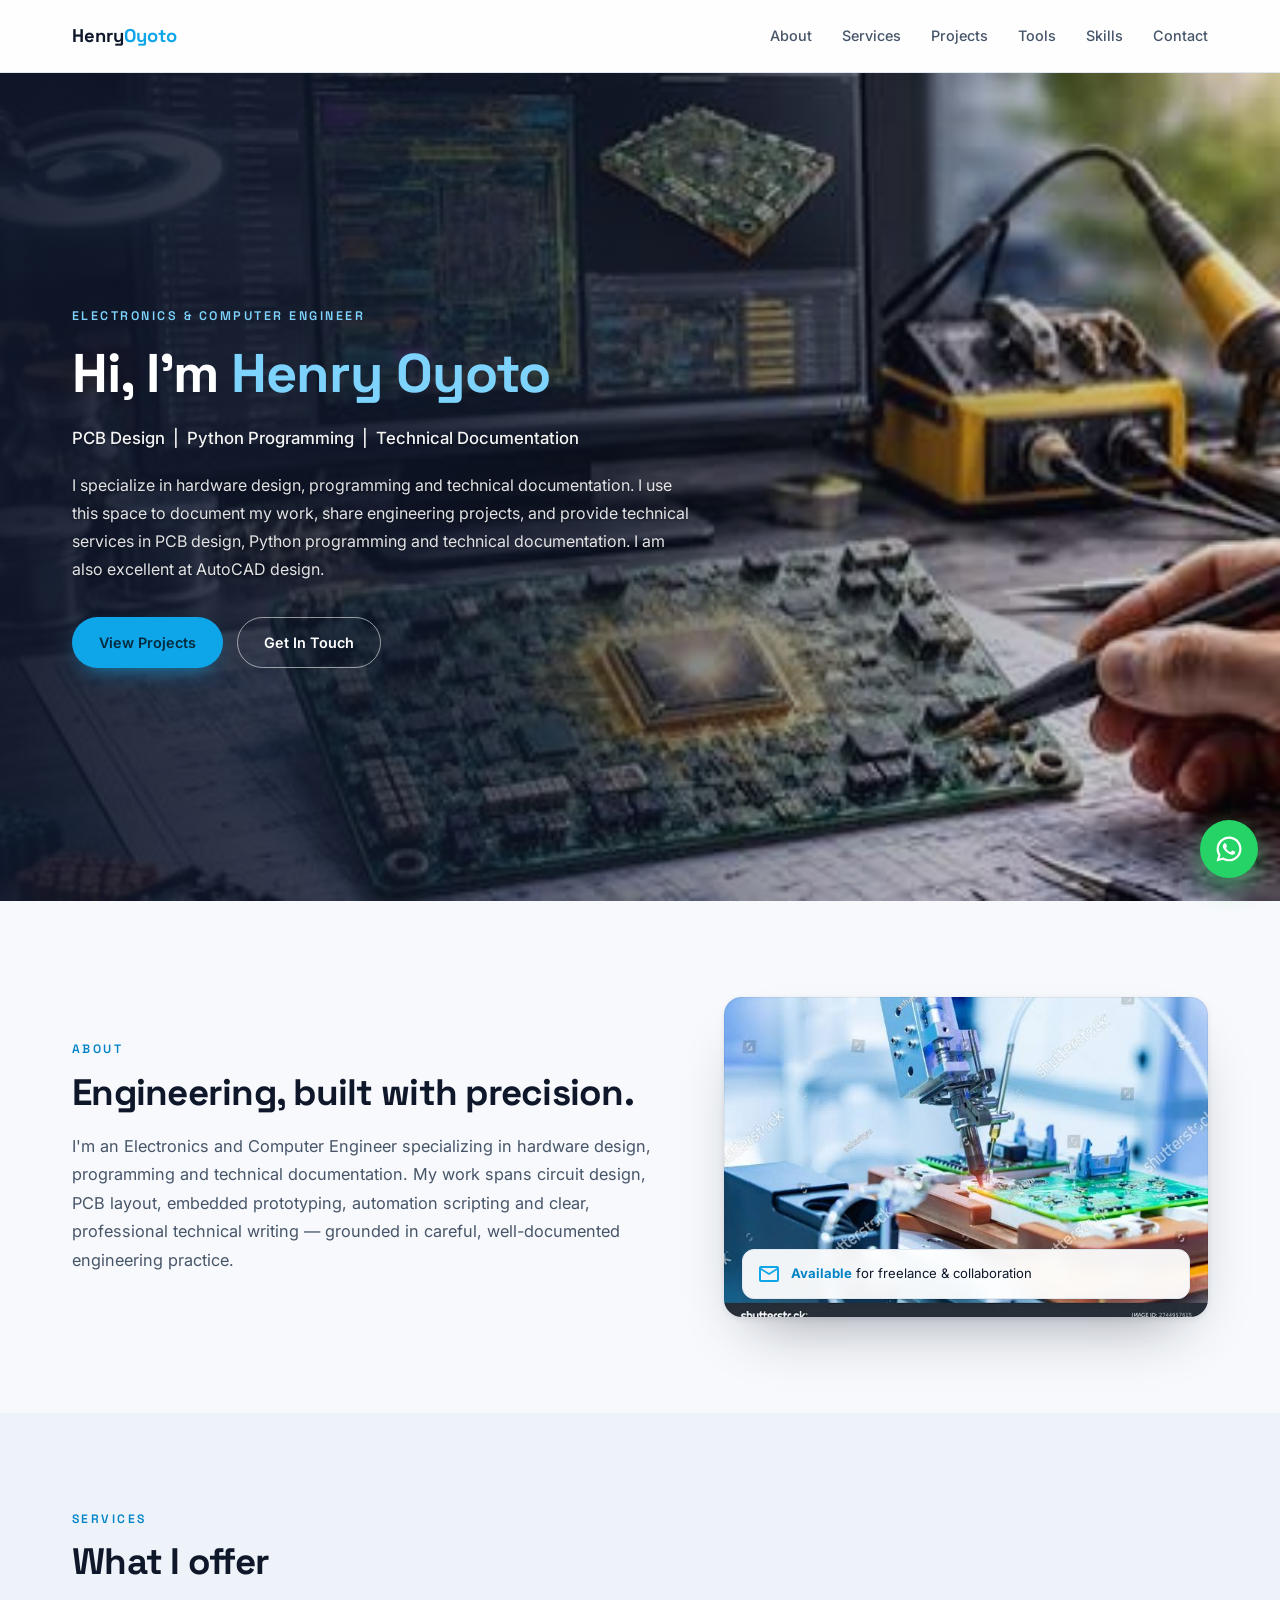
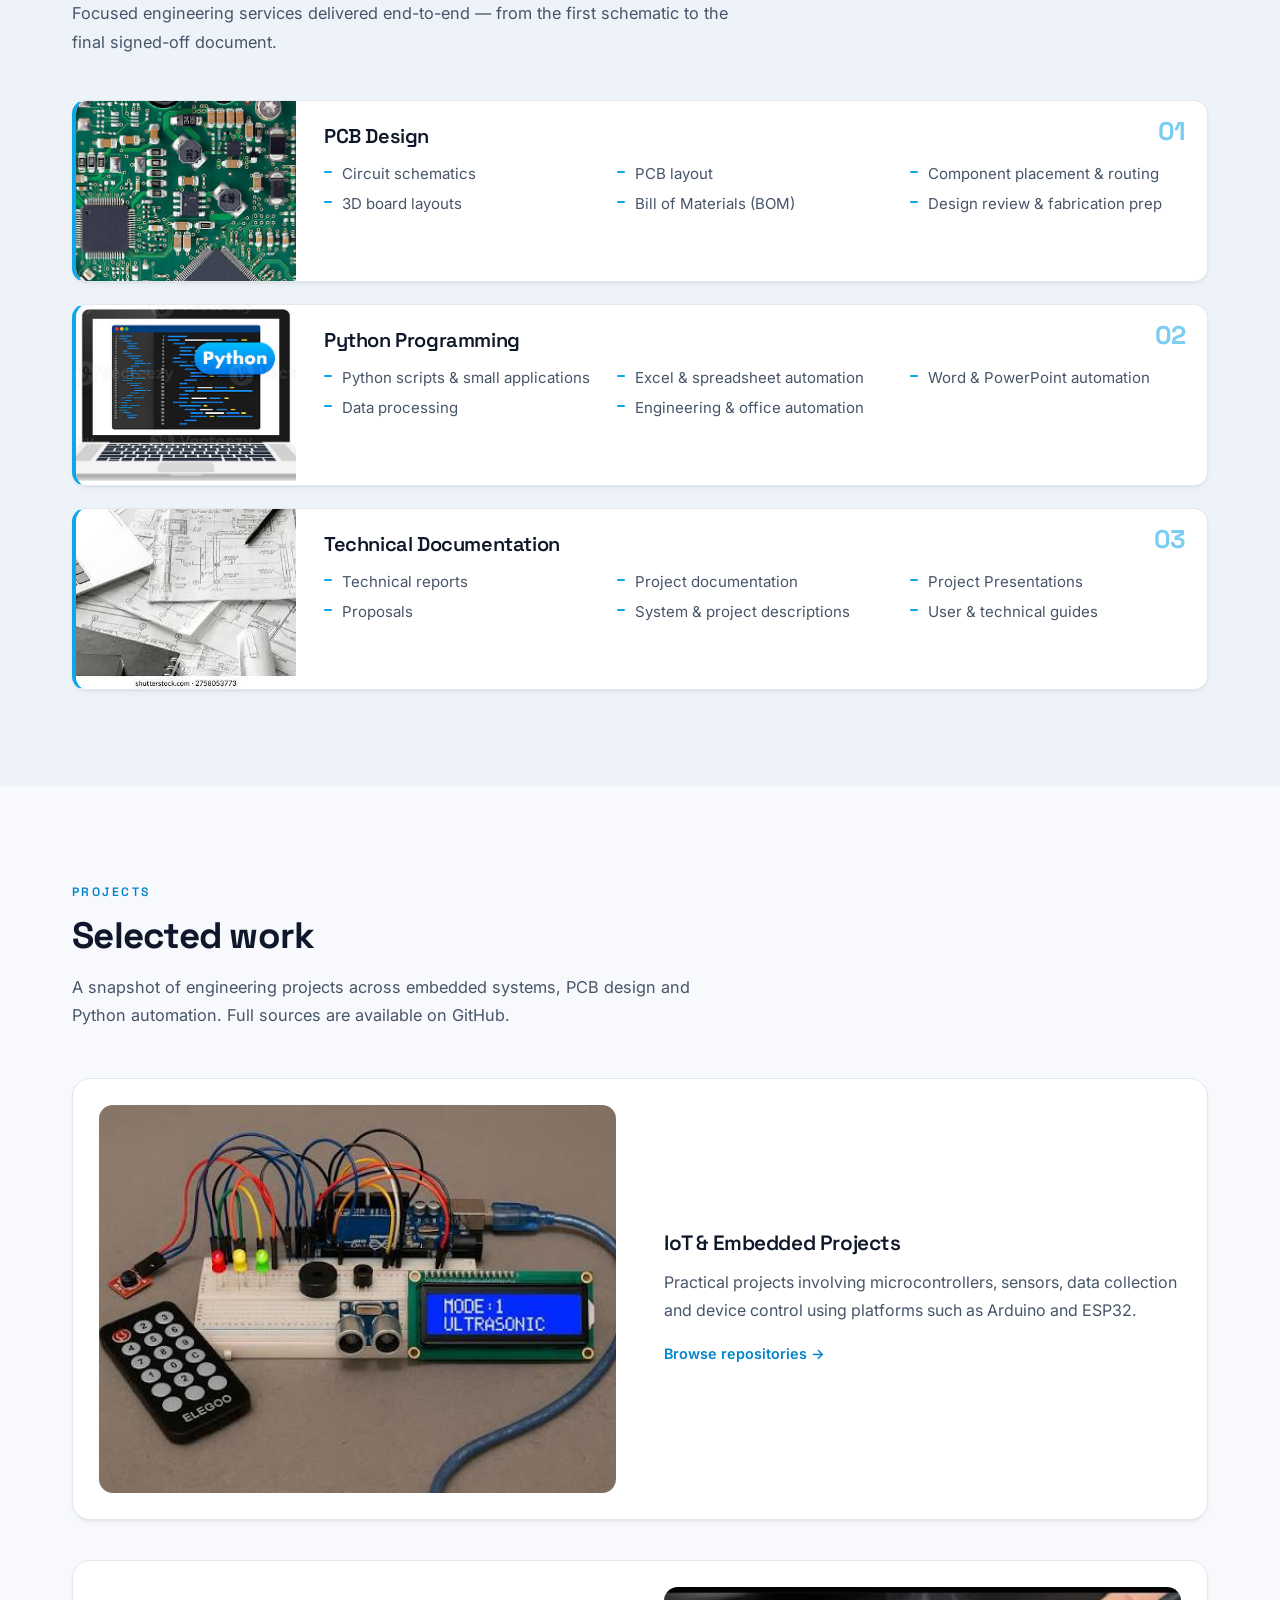
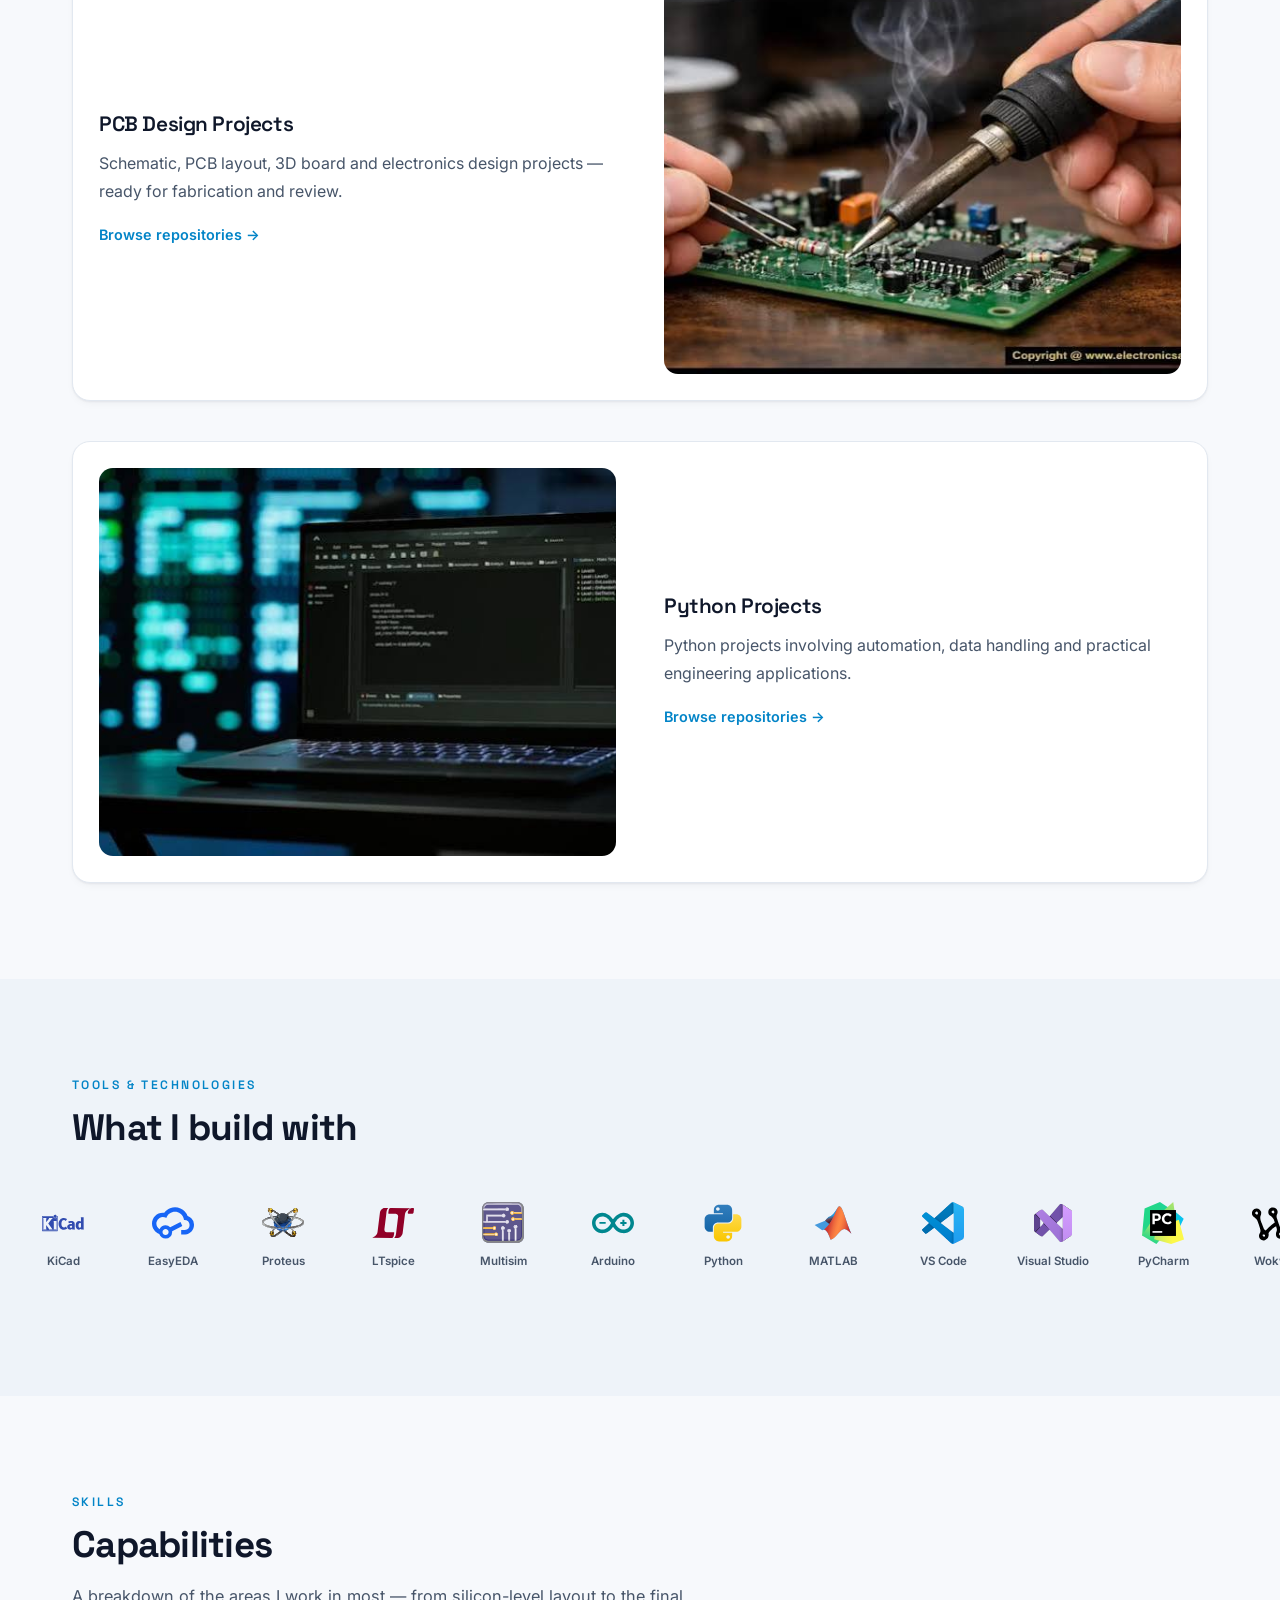
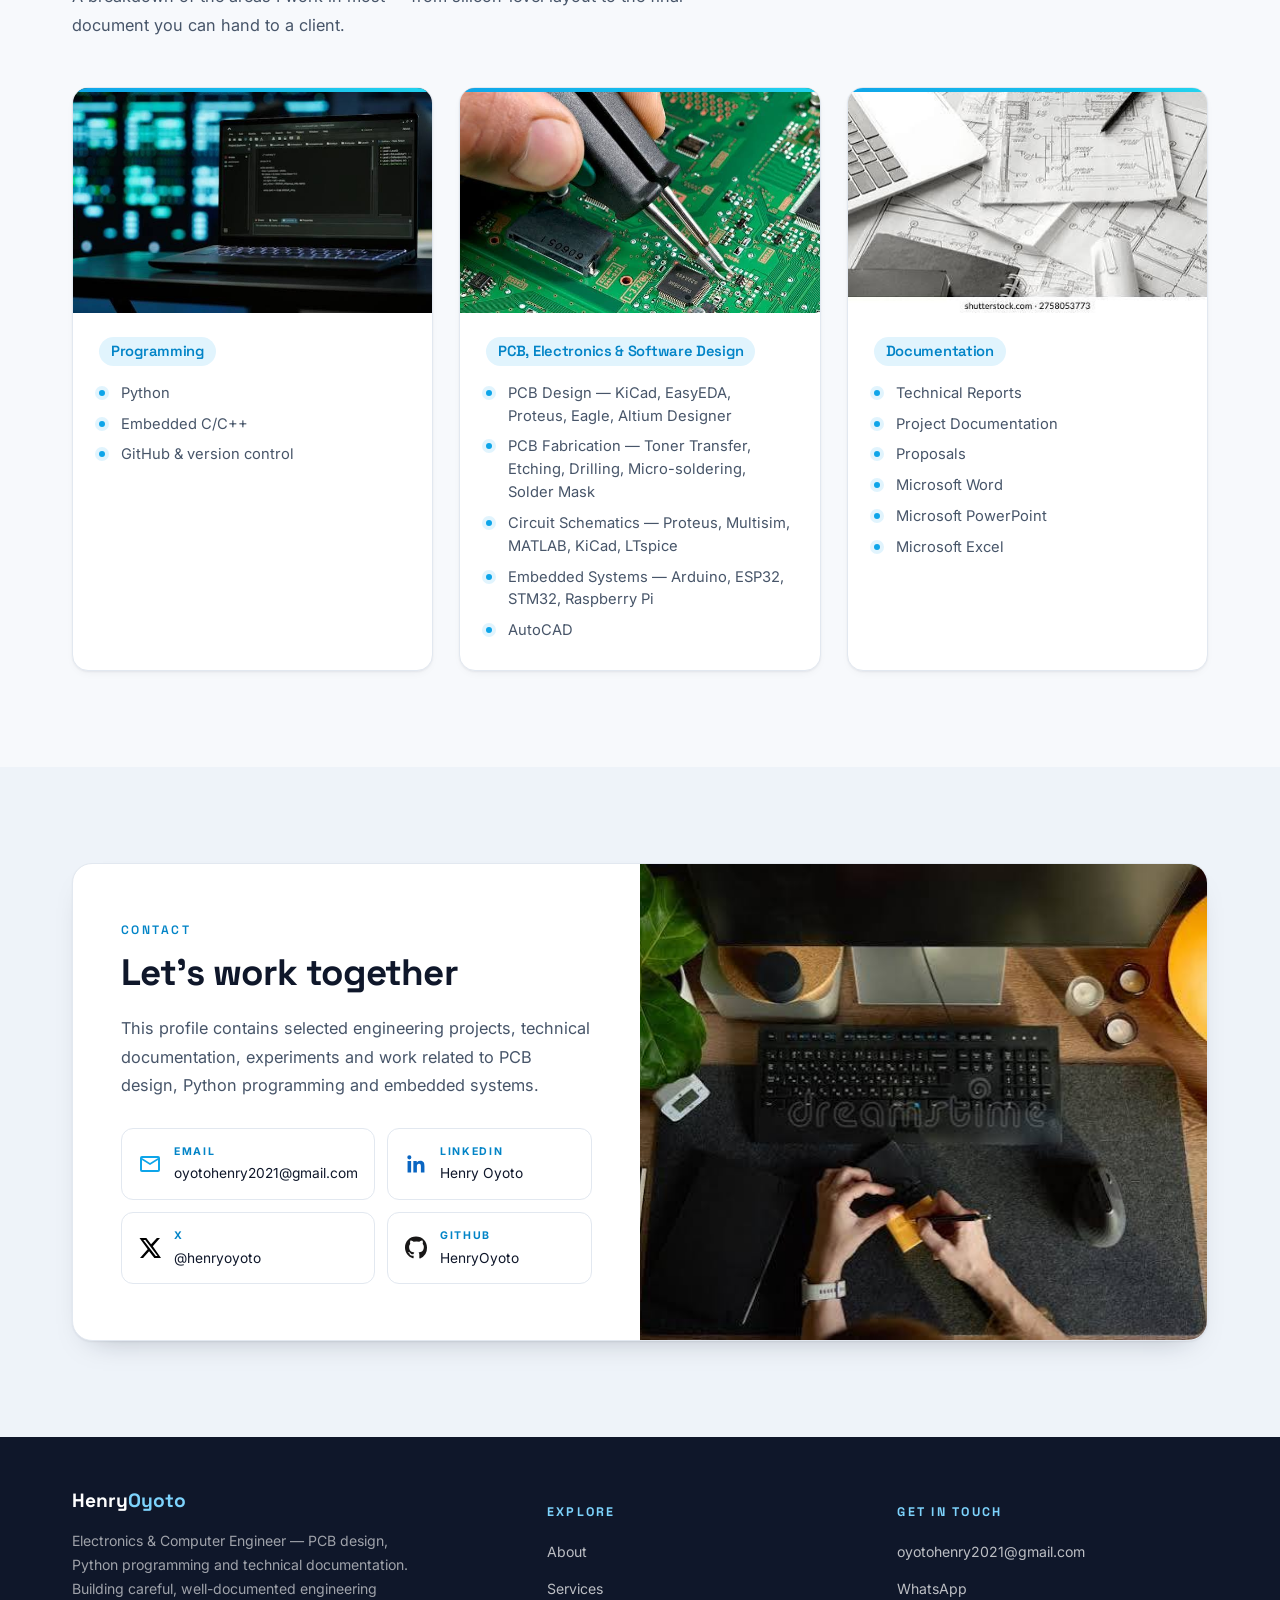
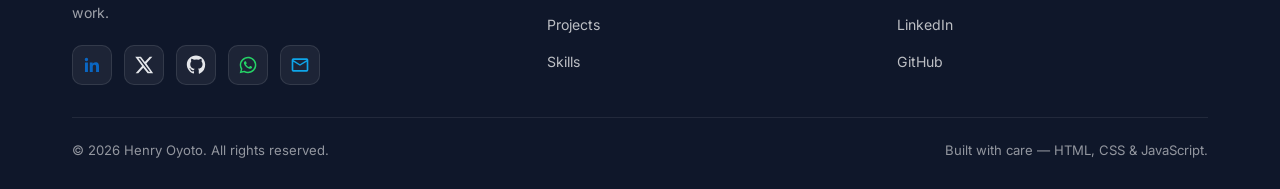
==== index.html @ 18ea77f2 "Left-align hero text block (remove container wrapper, add left-pinned padding)" ====
<!DOCTYPE html>
<html lang="en">
<head>
<meta charset="UTF-8" />
<meta name="viewport" content="width=device-width, initial-scale=1.0" />
<title>Henry Oyoto | PCB Design, Python Programming & Technical Documentation</title>
<meta name="description" content="Henry Oyoto is an Electronics and Computer Engineer specializing in PCB design, Python programming and technical documentation." />
<link rel="preconnect" href="https://fonts.googleapis.com" />
<link rel="preconnect" href="https://fonts.gstatic.com" crossorigin />
<link href="https://fonts.googleapis.com/css2?family=Space+Grotesk:wght@500;700&family=Inter:wght@400;500;600;700&display=swap" rel="stylesheet" />
<link rel="stylesheet" href="css/style.css" />
</head>
<body>

<!-- ============ HEADER ============ -->
<header class="site-header" id="top">
  <div class="container header-inner">
    <a href="#top" class="logo">Henry<span>Oyoto</span></a>
    <nav class="nav" id="nav">
      <a href="#about">About</a>
      <a href="#services">Services</a>
      <a href="#projects">Projects</a>
      <a href="#tools">Tools</a>
      <a href="#skills">Skills</a>
      <a href="#contact">Contact</a>
    </nav>
    <button class="nav-toggle" id="navToggle" aria-label="Toggle menu" aria-expanded="false">
      <span></span><span></span><span></span>
    </button>
  </div>
</header>

<!-- ============ HERO — full-bleed background, text LEFT-aligned ============ -->
<section class="hero">
  <img class="hero-bg" src="assets/images/hero-bg.jpg" alt="" aria-hidden="true" />
  <div class="hero-overlay"></div>

  <div class="hero-inner">
    <p class="eyebrow">Electronics &amp; Computer Engineer</p>
    <h1>Hi, I'm <span>Henry Oyoto</span></h1>
    <p class="hero-tagline">PCB Design &nbsp;|&nbsp; Python Programming &nbsp;|&nbsp; Technical Documentation</p>
    <p class="hero-text">
      I specialize in hardware design, programming and technical documentation. I use this
      space to document my work, share engineering projects, and provide technical services
      in PCB design, Python programming and technical documentation. I am also excellent at
      AutoCAD design.
    </p>
    <div class="hero-actions">
      <a href="#projects" class="btn btn-primary">View Projects</a>
      <a href="#contact" class="btn btn-outline">Get In Touch</a>
    </div>
  </div>
</section>

<!-- ============ ABOUT ============ -->
<section class="section" id="about">
  <div class="container about-grid">
    <div class="about-copy">
      <p class="section-label">About</p>
      <h2>Engineering, built with precision.</h2>
      <p class="section-lead">
        I'm an Electronics and Computer Engineer specializing in hardware design, programming
        and technical documentation. My work spans circuit design, PCB layout, embedded
        prototyping, automation scripting and clear, professional technical writing —
        grounded in careful, well-documented engineering practice.
      </p>
    </div>
    <div class="about-media">
      <img src="assets/images/about.jpg" alt="Henry Oyoto in his workspace" loading="lazy" />
      <div class="about-badge">
        <span class="icon icon-mail" aria-hidden="true"></span>
        <span><strong>Available</strong> for freelance &amp; collaboration</span>
      </div>
    </div>
  </div>
</section>

<!-- ============ SERVICES ============ -->
<section class="section section-alt" id="services">
  <div class="container">
    <p class="section-label">Services</p>
    <h2>What I offer</h2>
    <p class="section-lead">
      Focused engineering services delivered end-to-end — from the first schematic to the
      final signed-off document.
    </p>

    <div class="services-list">
      <article class="service-item">
        <div class="service-media">
          <img src="assets/images/services-pcb.jpg" alt="PCB design" loading="lazy" />
        </div>
        <div class="service-body">
          <div class="service-index">01</div>
          <h3>PCB Design</h3>
          <ul>
            <li>Circuit schematics</li>
            <li>PCB layout</li>
            <li>Component placement &amp; routing</li>
            <li>3D board layouts</li>
            <li>Bill of Materials (BOM)</li>
            <li>Design review &amp; fabrication prep</li>
          </ul>
        </div>
      </article>

      <article class="service-item">
        <div class="service-media">
          <img src="assets/images/services-python.jpg" alt="Python programming" loading="lazy" />
        </div>
        <div class="service-body">
          <div class="service-index">02</div>
          <h3>Python Programming</h3>
          <ul>
            <li>Python scripts &amp; small applications</li>
            <li>Excel &amp; spreadsheet automation</li>
            <li>Word &amp; PowerPoint automation</li>
            <li>Data processing</li>
            <li>Engineering &amp; office automation</li>
          </ul>
        </div>
      </article>

      <article class="service-item">
        <div class="service-media">
          <img src="assets/images/services-docs.jpg" alt="Technical documentation" loading="lazy" />
        </div>
        <div class="service-body">
          <div class="service-index">03</div>
          <h3>Technical Documentation</h3>
          <ul>
            <li>Technical reports</li>
            <li>Project documentation</li>
            <li>Project Presentations</li>
            <li>Proposals</li>
            <li>System &amp; project descriptions</li>
            <li>User &amp; technical guides</li>
          </ul>
        </div>
      </article>
    </div>
  </div>
</section>

<!-- ============ PROJECTS ============ -->
<section class="section" id="projects">
  <div class="container">
    <p class="section-label">Projects</p>
    <h2>Selected work</h2>
    <p class="section-lead">
      A snapshot of engineering projects across embedded systems, PCB design and Python
      automation. Full sources are available on GitHub.
    </p>

    <div class="projects-stack">
      <a class="project-row"
         href="https://github.com/HenryOyoto/Arduino-IoT-and-Embedded-Projects"
         target="_blank" rel="noreferrer">
        <div class="project-media">
          <img src="assets/images/projects-iot.jpg" alt="IoT and embedded projects" loading="lazy" />
        </div>
        <div class="project-text">
          <h3>IoT &amp; Embedded Projects</h3>
          <p>Practical projects involving microcontrollers, sensors, data collection and device control using platforms such as Arduino and ESP32.</p>
          <span class="project-cta">Browse repositories →</span>
        </div>
      </a>

      <a class="project-row reverse"
         href="https://github.com/HenryOyoto/PCB-Design-Projects"
         target="_blank" rel="noreferrer">
        <div class="project-media">
          <img src="assets/images/projects-pcb.jpg" alt="PCB design projects" loading="lazy" />
        </div>
        <div class="project-text">
          <h3>PCB Design Projects</h3>
          <p>Schematic, PCB layout, 3D board and electronics design projects — ready for fabrication and review.</p>
          <span class="project-cta">Browse repositories →</span>
        </div>
      </a>

      <a class="project-row"
         href="https://github.com/HenryOyoto/Python-Projects"
         target="_blank" rel="noreferrer">
        <div class="project-media">
          <img src="assets/images/projects-python.jpg" alt="Python projects" loading="lazy" />
        </div>
        <div class="project-text">
          <h3>Python Projects</h3>
          <p>Python projects involving automation, data handling and practical engineering applications.</p>
          <span class="project-cta">Browse repositories →</span>
        </div>
      </a>
    </div>
  </div>
</section>

<!-- ============ TOOLS ============ -->
<section class="section section-alt" id="tools">
  <div class="container">
    <p class="section-label">Tools &amp; Technologies</p>
    <h2>What I build with</h2>
  </div>
  <div class="tools-track-wrap">
    <div class="tools-track" id="toolsTrack"></div>
  </div>
</section>

<!-- ============ SKILLS ============ -->
<section class="section" id="skills">
  <div class="container">
    <p class="section-label">Skills</p>
    <h2>Capabilities</h2>
    <p class="section-lead">
      A breakdown of the areas I work in most — from silicon-level layout to the final
      document you can hand to a client.
    </p>

    <div class="skills-grid">
      <article class="skill-card">
        <div class="skill-media">
          <img src="assets/images/projects-python.jpg" alt="Programming" loading="lazy" />
        </div>
        <div class="skill-body">
          <h3>Programming</h3>
          <ul>
            <li>Python</li>
            <li>Embedded C/C++</li>
            <li>GitHub &amp; version control</li>
          </ul>
        </div>
      </article>

      <article class="skill-card">
        <div class="skill-media">
          <img src="assets/images/soldering.jpg" alt="PCB, electronics and software design" loading="lazy" />
        </div>
        <div class="skill-body">
          <h3>PCB, Electronics &amp; Software Design</h3>
          <ul>
            <li>PCB Design — KiCad, EasyEDA, Proteus, Eagle, Altium Designer</li>
            <li>PCB Fabrication — Toner Transfer, Etching, Drilling, Micro-soldering, Solder Mask</li>
            <li>Circuit Schematics — Proteus, Multisim, MATLAB, KiCad, LTspice</li>
            <li>Embedded Systems — Arduino, ESP32, STM32, Raspberry Pi</li>
            <li>AutoCAD</li>
          </ul>
        </div>
      </article>

      <article class="skill-card">
        <div class="skill-media">
          <img src="assets/images/services-docs.jpg" alt="Documentation" loading="lazy" />
        </div>
        <div class="skill-body">
          <h3>Documentation</h3>
          <ul>
            <li>Technical Reports</li>
            <li>Project Documentation</li>
            <li>Proposals</li>
            <li>Microsoft Word</li>
            <li>Microsoft PowerPoint</li>
            <li>Microsoft Excel</li>
          </ul>
        </div>
      </article>
    </div>
  </div>
</section>

<!-- ============ CONTACT ============ -->
<section class="section section-alt" id="contact">
  <div class="container">
    <div class="contact-card">
      <div class="contact-copy">
        <p class="section-label">Contact</p>
        <h2>Let's work together</h2>
        <p class="section-lead">
          This profile contains selected engineering projects, technical documentation,
          experiments and work related to PCB design, Python programming and embedded systems.
        </p>

        <div class="contact-links">
          <a href="mailto:oyotohenry2021@gmail.com" class="contact-link">
            <span class="icon icon-mail" aria-hidden="true"></span>
            <span class="contact-text">
              <span class="contact-label">Email</span>
              <span>oyotohenry2021@gmail.com</span>
            </span>
          </a>
          <a href="https://www.linkedin.com/in/henryoyoto" target="_blank" rel="noreferrer" class="contact-link">
            <span class="icon icon-linkedin" aria-hidden="true"></span>
            <span class="contact-text">
              <span class="contact-label">LinkedIn</span>
              <span>Henry Oyoto</span>
            </span>
          </a>
          <a href="https://x.com/henryoyoto" target="_blank" rel="noreferrer" class="contact-link">
            <span class="icon icon-x" aria-hidden="true"></span>
            <span class="contact-text">
              <span class="contact-label">X</span>
              <span>@henryoyoto</span>
            </span>
          </a>
          <a href="https://github.com/HenryOyoto" target="_blank" rel="noreferrer" class="contact-link">
            <span class="icon icon-github" aria-hidden="true"></span>
            <span class="contact-text">
              <span class="contact-label">GitHub</span>
              <span>HenryOyoto</span>
            </span>
          </a>
        </div>
      </div>
      <div class="contact-media">
        <img src="assets/images/contact.jpg" alt="Let's work together" loading="lazy" />
      </div>
    </div>
  </div>
</section>

<!-- ============ FOOTER ============ -->
<footer class="site-footer">
  <div class="container">
    <div class="footer-top">
      <div class="footer-brand">
        <div class="logo">Henry<span style="color:#7dd3fc">Oyoto</span></div>
        <p>
          Electronics &amp; Computer Engineer — PCB design, Python programming
          and technical documentation. Building careful, well-documented
          engineering work.
        </p>
        <div class="footer-social">
          <a href="https://www.linkedin.com/in/henryoyoto" target="_blank" rel="noreferrer" aria-label="LinkedIn">
            <span class="icon icon-linkedin" aria-hidden="true"></span>
          </a>
          <a href="https://x.com/henryoyoto" target="_blank" rel="noreferrer" aria-label="X">
            <span class="icon icon-x" aria-hidden="true"></span>
          </a>
          <a href="https://github.com/HenryOyoto" target="_blank" rel="noreferrer" aria-label="GitHub">
            <span class="icon icon-github" aria-hidden="true"></span>
          </a>
          <a href="https://wa.me/254114364956" target="_blank" rel="noreferrer" aria-label="WhatsApp">
            <span class="icon icon-whatsapp" aria-hidden="true"></span>
          </a>
          <a href="mailto:oyotohenry2021@gmail.com" aria-label="Email">
            <span class="icon icon-mail" aria-hidden="true"></span>
          </a>
        </div>
      </div>

      <div class="footer-col">
        <h4>Explore</h4>
        <ul>
          <li><a href="#about">About</a></li>
          <li><a href="#services">Services</a></li>
          <li><a href="#projects">Projects</a></li>
          <li><a href="#skills">Skills</a></li>
        </ul>
      </div>

      <div class="footer-col">
        <h4>Get in touch</h4>
        <ul>
          <li><a href="mailto:oyotohenry2021@gmail.com">oyotohenry2021@gmail.com</a></li>
          <li><a href="https://wa.me/254114364956" target="_blank" rel="noreferrer">WhatsApp</a></li>
          <li><a href="https://www.linkedin.com/in/henryoyoto" target="_blank" rel="noreferrer">LinkedIn</a></li>
          <li><a href="https://github.com/HenryOyoto" target="_blank" rel="noreferrer">GitHub</a></li>
        </ul>
      </div>
    </div>

    <div class="footer-bottom">
      <span>© <span id="year"></span> Henry Oyoto. All rights reserved.</span>
      <span>Built with care — HTML, CSS &amp; JavaScript.</span>
    </div>
  </div>
</footer>

<!-- ============ FLOATING WHATSAPP ============ -->
<a
  href="https://wa.me/254114364956?text=Hi%20Henry%2C%20I%20saw%20your%20portfolio%20and%20would%20like%20to%20get%20in%20touch."
  target="_blank"
  rel="noreferrer"
  class="whatsapp-fab"
  aria-label="Chat on WhatsApp"
>
  <span class="icon icon-whatsapp icon-fab" aria-hidden="true"></span>
</a>

<script src="js/script.js"></script>
</body>
</html>
---- css/style.css ----
/* =========================================================
   Henry Oyoto — Portfolio
   Light theme only.
   ========================================================= */

:root {
  --bg:          #f7f9fc;
  --bg-alt:      #eef3f9;
  --card:        #ffffff;

  --ink:         #0f172a;
  --ink-soft:    #475569;
  --ink-mute:    #64748b;

  --border:      #e2e8f0;
  --border-2:    #cbd5e1;
  --accent:      #0ea5e9;
  --accent-2:    #0284c7;
  --accent-soft: rgba(14, 165, 233, 0.12);

  --radius:      14px;
  --radius-sm:   10px;
  --shadow-sm:   0 1px 2px rgba(15,23,42,0.05), 0 4px 12px -6px rgba(15,23,42,0.10);
  --shadow:      0 1px 2px rgba(15,23,42,0.06), 0 14px 30px -20px rgba(15,23,42,0.35);
  --shadow-lg:   0 2px 6px rgba(15,23,42,0.08), 0 30px 60px -30px rgba(15,23,42,0.45);
}

* { box-sizing: border-box; }

html {
  scroll-behavior: smooth;
  scroll-padding-top: 84px;
  -webkit-text-size-adjust: 100%;
}

body {
  margin: 0;
  font-family: "Inter", ui-sans-serif, system-ui, -apple-system, "Segoe UI", Roboto, sans-serif;
  font-size: 16px;
  line-height: 1.65;
  color: var(--ink);
  background: var(--bg);
  -webkit-font-smoothing: antialiased;
  text-rendering: optimizeLegibility;
}

h1, h2, h3 {
  font-family: "Space Grotesk", ui-sans-serif, system-ui, sans-serif;
  letter-spacing: -0.02em;
  margin: 0;
  line-height: 1.15;
  color: var(--ink);
}
h1 { font-size: clamp(2.2rem, 4.6vw, 3.4rem); font-weight: 700; }
h2 { font-size: clamp(1.7rem, 3vw, 2.3rem); font-weight: 700; }
h3 { font-size: 1.15rem; font-weight: 600; }

p { margin: 0; }
a { color: inherit; text-decoration: none; }
img { max-width: 100%; display: block; }
ul { margin: 0; padding: 0; list-style: none; }
::selection { background: var(--accent); color: #fff; }

.container { max-width: 1180px; margin: 0 auto; padding: 0 22px; }

/* =========================================================
   HEADER
   ========================================================= */
.site-header {
  position: sticky; top: 0; z-index: 60;
  background: rgba(255,255,255,0.85);
  backdrop-filter: saturate(180%) blur(10px);
  -webkit-backdrop-filter: saturate(180%) blur(10px);
  border-bottom: 1px solid var(--border);
}
.header-inner {
  height: 72px;
  display: flex; align-items: center; justify-content: space-between;
  gap: 24px;
}
.logo {
  font-family: "Space Grotesk", sans-serif;
  font-weight: 700; font-size: 1.15rem;
}
.logo span { color: var(--accent); }
.nav { display: flex; gap: 30px; align-items: center; }
.nav a {
  font-size: 0.9rem; font-weight: 500; color: var(--ink-soft);
  position: relative; transition: color 0.2s;
}
.nav a::after {
  content: ""; position: absolute; left: 0; right: 0; bottom: -6px;
  height: 2px; background: var(--accent); border-radius: 2px;
  transform: scaleX(0); transform-origin: left; transition: transform 0.25s;
}
.nav a:hover { color: var(--ink); }
.nav a:hover::after { transform: scaleX(1); }

.nav-toggle {
  display: none; flex-direction: column; justify-content: center;
  gap: 5px; width: 38px; height: 38px;
  background: none; border: none; cursor: pointer; padding: 0;
}
.nav-toggle span {
  display: block; height: 2px; width: 22px;
  background: var(--ink); border-radius: 2px;
}

/* =========================================================
   HERO — full-width background, text only (no portrait).
   Left side darkened (text legibility), right side lightened
   so the background photo stays crisp & clear.
   ========================================================= */
.hero {
  position: relative;
  min-height: 92vh;
  display: flex;
  align-items: center;
  overflow: hidden;
  isolation: isolate;
}

/* The background image is now an <img> element so it always
   resolves correctly on GitHub Pages (no inline style quotes
   to break, no relative-path surprises). */
.hero-bg {
  position: absolute;
  inset: 0;
  width: 100%;
  height: 100%;
  object-fit: cover;
  object-position: center;
  z-index: 0;
}

/* Two-layer overlay:
   - Left: strong dark gradient (text side)
   - Right: mostly transparent (image side, crisp) */
.hero-overlay {
  position: absolute;
  inset: 0;
  z-index: 1;
  background:
    linear-gradient(
      90deg,
      rgba(15, 23, 42, 0.92) 0%,
      rgba(15, 23, 42, 0.78) 32%,
      rgba(15, 23, 42, 0.42) 62%,
      rgba(15, 23, 42, 0.10) 100%
    );
}

.hero-inner {
  position: relative;
  z-index: 2;
  width: 100%;
  max-width: 780px;
  padding: 110px 22px 110px max(22px, calc((100vw - 1180px) / 2 + 22px));
  margin-right: auto;   /* pin to the left, never center */
  margin-left: 0;
  color: #fff;
  text-align: left;
}
.eyebrow {
  font-family: "Space Grotesk", sans-serif;
  font-size: 0.78rem; font-weight: 600;
  letter-spacing: 0.2em; text-transform: uppercase;
  color: #7dd3fc; margin-bottom: 16px;
}
.hero h1 { color: #fff; }
.hero h1 span { color: #7dd3fc; }
.hero-tagline {
  margin-top: 20px; font-size: 1.05rem; font-weight: 500;
  color: rgba(255,255,255,0.95);
  text-shadow: 0 1px 2px rgba(0,0,0,0.35);
}
.hero-text {
  margin-top: 18px; color: rgba(255,255,255,0.88);
  line-height: 1.75; max-width: 620px;
  text-shadow: 0 1px 2px rgba(0,0,0,0.35);
}
.hero-actions {
  margin-top: 34px; display: flex; gap: 14px; flex-wrap: wrap;
}

/* =========================================================
   BUTTONS
   ========================================================= */
.btn {
  display: inline-flex; align-items: center; gap: 8px;
  padding: 13px 26px; border-radius: 999px;
  font-weight: 600; font-size: 0.9rem;
  transition: transform 0.2s, background 0.2s, box-shadow 0.2s, border-color 0.2s, color 0.2s;
  border: 1px solid transparent; cursor: pointer; white-space: nowrap;
}
.btn-primary {
  background: var(--accent); color: #042a3d;
  box-shadow: 0 10px 24px -12px rgba(14,165,233,0.9);
}
.btn-primary:hover {
  background: #38bdf8; transform: translateY(-2px);
  box-shadow: 0 14px 30px -14px rgba(14,165,233,1);
}
.btn-outline { border-color: rgba(255,255,255,0.55); color: #fff; }
.btn-outline:hover {
  border-color: #fff; background: rgba(255,255,255,0.15); transform: translateY(-2px);
}

/* =========================================================
   SECTIONS
   ========================================================= */
.section { padding: 96px 0; position: relative; }
.section-alt { background: var(--bg-alt); }

.section-label {
  font-family: "Space Grotesk", sans-serif;
  font-size: 0.76rem; font-weight: 600;
  letter-spacing: 0.2em; text-transform: uppercase;
  color: var(--accent-2); margin-bottom: 12px;
}
.section-lead {
  margin-top: 16px; max-width: 660px;
  color: var(--ink-soft); line-height: 1.75; font-size: 1.02rem;
}

/* =========================================================
   ABOUT — text LEFT, landscape image RIGHT (equal height)
   ========================================================= */
.about-grid {
  display: grid;
  grid-template-columns: 1.1fr 0.9fr;
  gap: 60px;
  align-items: stretch;
}
.about-copy { align-self: center; }
.about-copy h2 { margin-bottom: 18px; }

.about-media {
  position: relative;
  border-radius: 18px;
  overflow: hidden;
  aspect-ratio: 16 / 10;
  width: 100%;
  height: 100%;
  min-height: 320px;
  box-shadow: var(--shadow-lg);
  background: #e2e8f0;
}
.about-media img {
  width: 100%; height: 100%; object-fit: cover;
  transition: transform 0.7s ease;
}
.about-media:hover img { transform: scale(1.05); }
.about-media::before {
  content: "";
  position: absolute; inset: 0;
  border-radius: 18px;
  box-shadow: inset 0 0 0 1px rgba(15,23,42,0.06);
  pointer-events: none;
}
.about-badge {
  position: absolute; left: 18px; bottom: 18px; right: 18px;
  background: rgba(255,255,255,0.94);
  backdrop-filter: blur(8px);
  border: 1px solid var(--border);
  border-radius: 12px;
  padding: 12px 14px;
  font-size: 0.82rem; color: var(--ink);
  display: flex; align-items: center; gap: 10px;
  box-shadow: var(--shadow-sm);
}
.about-badge strong { color: var(--accent-2); }

/* =========================================================
   SERVICES — image LEFT, content RIGHT
   ========================================================= */
.services-list {
  margin-top: 44px;
  display: grid;
  grid-template-columns: 1fr;
  gap: 22px;
}
.service-item {
  display: grid;
  grid-template-columns: 220px 1fr;
  gap: 0;
  background: var(--card);
  border: 1px solid var(--border);
  border-left: 4px solid var(--accent);
  border-radius: var(--radius);
  overflow: hidden;
  box-shadow: var(--shadow-sm);
  transition: transform 0.25s, box-shadow 0.25s, border-left-color 0.25s;
}
.service-item:hover {
  transform: translateY(-3px);
  box-shadow: var(--shadow);
  border-left-color: var(--accent-2);
}
.service-media {
  position: relative;
  background: #e2e8f0;
  min-height: 180px;
}
.service-media img {
  position: absolute; inset: 0;
  width: 100%; height: 100%;
  object-fit: cover;
}
.service-body {
  padding: 24px 28px;
  position: relative;
}
.service-index {
  position: absolute;
  top: 18px; right: 22px;
  font-family: "Space Grotesk", sans-serif;
  font-size: 1.6rem;
  font-weight: 700;
  color: var(--accent);
  letter-spacing: -0.04em;
  opacity: 0.55;
  line-height: 1;
}
.service-body h3 {
  font-size: 1.25rem;
  margin-bottom: 14px;
  padding-right: 60px;
}
.service-body ul {
  display: grid;
  grid-template-columns: repeat(auto-fit, minmax(220px, 1fr));
  gap: 6px 24px;
}
.service-body li {
  position: relative;
  padding-left: 18px;
  color: var(--ink-soft);
  font-size: 0.94rem;
  line-height: 1.55;
}
.service-body li::before {
  content: "";
  position: absolute; left: 0; top: 9px;
  width: 8px; height: 2px; border-radius: 2px;
  background: var(--accent);
}

/* =========================================================
   PROJECTS — alternating rows
   ========================================================= */
.projects-stack {
  margin-top: 48px;
  display: flex;
  flex-direction: column;
  gap: 40px;
}
.project-row {
  display: grid;
  grid-template-columns: 1fr 1fr;
  gap: 48px;
  align-items: center;
  background: var(--card);
  border: 1px solid var(--border);
  border-radius: 18px;
  padding: 26px;
  box-shadow: var(--shadow-sm);
  transition: transform 0.25s, box-shadow 0.25s;
}
.project-row:hover {
  transform: translateY(-4px);
  box-shadow: var(--shadow-lg);
}
.project-row.reverse .project-media { order: 2; }
.project-row.reverse .project-text  { order: 1; }

.project-media {
  border-radius: 14px;
  overflow: hidden;
  aspect-ratio: 4 / 3;
  background: #e2e8f0;
}
.project-media img {
  width: 100%; height: 100%; object-fit: cover;
  transition: transform 0.6s ease;
}
.project-row:hover .project-media img { transform: scale(1.06); }
.project-text h3 { font-size: 1.3rem; margin-bottom: 12px; }
.project-text p { color: var(--ink-soft); line-height: 1.75; }
.project-cta {
  display: inline-flex; align-items: center; gap: 6px;
  margin-top: 18px;
  font-weight: 600; color: var(--accent-2); font-size: 0.9rem;
}
.project-row:hover .project-cta { color: var(--accent); }

/* =========================================================
   TOOLS strip
   ========================================================= */
.tools-track-wrap { margin-top: 40px; overflow-x: auto; padding-bottom: 8px; }
.tools-track {
  display: flex; flex-wrap: nowrap; justify-content: center;
  gap: 32px; padding: 12px 24px 24px;
  width: max-content; margin: 0 auto; min-width: 100%;
}
.tool-item {
  display: flex; flex-direction: column; align-items: center;
  gap: 10px; width: 78px; text-align: center;
}
.tool-icon {
  width: 42px; height: 42px; object-fit: contain;
  animation: twinkle 3.4s ease-in-out infinite;
}
.tool-item span {
  font-size: 0.72rem; font-weight: 600; color: var(--ink-soft); line-height: 1.25;
}
@keyframes twinkle {
  0%, 100% { filter: drop-shadow(0 0 0 rgba(14,165,233,0)); transform: scale(1); }
  50%      { filter: drop-shadow(0 0 10px rgba(14,165,233,0.55)); transform: scale(1.1); }
}
@media (prefers-reduced-motion: reduce) {
  .tool-icon { animation: none; }
}

/* =========================================================
   SKILLS
   ========================================================= */
.skills-grid {
  margin-top: 48px;
  display: grid;
  grid-template-columns: repeat(auto-fit, minmax(300px, 1fr));
  gap: 26px;
}
.skill-card {
  position: relative;
  background: var(--card);
  border: 1px solid var(--border);
  border-radius: 16px;
  overflow: hidden;
  box-shadow: var(--shadow-sm);
  transition: transform 0.3s, box-shadow 0.3s;
}
.skill-card:hover {
  transform: translateY(-6px) rotate(-0.4deg);
  box-shadow: var(--shadow-lg);
}
.skill-card::before {
  content: "";
  position: absolute; top: 0; left: 0; right: 0;
  height: 4px;
  background: linear-gradient(90deg, var(--accent), #22d3ee);
}
.skill-media { aspect-ratio: 16 / 10; overflow: hidden; background: #e2e8f0; }
.skill-media img { width: 100%; height: 100%; object-fit: cover; transition: transform 0.5s; }
.skill-card:hover .skill-media img { transform: scale(1.06); }
.skill-body { padding: 24px 26px 28px; }
.skill-body h3 {
  display: inline-flex; align-items: center; gap: 10px;
  padding: 6px 12px;
  background: var(--accent-soft);
  color: var(--accent-2);
  border-radius: 999px;
  margin-bottom: 16px;
  font-size: 0.92rem;
}
.skill-body ul { display: flex; flex-direction: column; gap: 8px; }
.skill-body li {
  position: relative;
  padding-left: 22px;
  color: var(--ink-soft);
  font-size: 0.92rem;
  line-height: 1.55;
}
.skill-body li::before {
  content: "";
  position: absolute; left: 0; top: 8px;
  width: 6px; height: 6px; border-radius: 50%;
  background: var(--accent);
  box-shadow: 0 0 0 4px var(--accent-soft);
}

/* =========================================================
   CONTACT
   ========================================================= */
.contact-card {
  display: grid;
  grid-template-columns: 1fr 1fr;
  gap: 0;
  background: var(--card);
  border: 1px solid var(--border);
  border-radius: 20px;
  overflow: hidden;
  box-shadow: var(--shadow);
}
.contact-copy {
  padding: 56px 48px;
  display: flex; flex-direction: column; justify-content: center;
}
.contact-copy h2 { margin-bottom: 8px; }
.contact-copy .section-lead { margin-top: 12px; }

.contact-links {
  margin-top: 28px;
  display: grid;
  grid-template-columns: 1fr 1fr;
  gap: 12px;
}
.contact-link {
  display: flex; align-items: center; gap: 12px;
  padding: 14px 16px;
  border: 1px solid var(--border);
  border-radius: 12px;
  background: #fff;
  transition: transform 0.2s, box-shadow 0.2s, border-color 0.2s;
}
.contact-link:hover {
  transform: translateY(-3px);
  box-shadow: var(--shadow);
  border-color: var(--accent);
}
.contact-text { display: flex; flex-direction: column; gap: 2px; min-width: 0; }
.contact-label {
  font-size: 0.66rem; letter-spacing: 0.16em;
  text-transform: uppercase; color: var(--accent-2); font-weight: 700;
}
.contact-text > :last-child {
  font-size: 0.86rem; color: var(--ink);
  white-space: nowrap; overflow: hidden; text-overflow: ellipsis;
}
.contact-media {
  position: relative;
  min-height: 100%;
  background: #e2e8f0;
}
.contact-media img {
  position: absolute; inset: 0;
  width: 100%; height: 100%; object-fit: cover;
}

/* =========================================================
   FOOTER
   ========================================================= */
.site-footer {
  background: #0f172a;
  color: rgba(255,255,255,0.75);
  padding: 48px 0 28px;
}
.footer-top {
  display: grid;
  grid-template-columns: 1.4fr 1fr 1fr;
  gap: 40px;
  padding-bottom: 32px;
  border-bottom: 1px solid rgba(255,255,255,0.08);
}
.footer-brand .logo { color: #fff; font-size: 1.2rem; }
.footer-brand p {
  margin-top: 12px;
  font-size: 0.88rem;
  color: rgba(255,255,255,0.6);
  max-width: 340px;
  line-height: 1.7;
}
.footer-col h4 {
  font-family: "Space Grotesk", sans-serif;
  font-size: 0.78rem;
  letter-spacing: 0.18em;
  text-transform: uppercase;
  color: #7dd3fc;
  margin-bottom: 16px;
}
.footer-col ul { display: flex; flex-direction: column; gap: 10px; }
.footer-col a {
  font-size: 0.88rem;
  color: rgba(255,255,255,0.72);
  transition: color 0.2s;
}
.footer-col a:hover { color: #fff; }

.footer-social { display: flex; gap: 12px; margin-top: 20px; flex-wrap: wrap; }
.footer-social a {
  width: 40px; height: 40px;
  display: inline-flex; align-items: center; justify-content: center;
  border-radius: 10px;
  background: rgba(255,255,255,0.06);
  border: 1px solid rgba(255,255,255,0.1);
  transition: transform 0.2s, background 0.2s, border-color 0.2s;
}
.footer-social a:hover {
  transform: translateY(-3px);
  background: rgba(255,255,255,0.12);
  border-color: rgba(255,255,255,0.25);
}
.footer-social .icon { width: 20px; height: 20px; }

/* Lift truly-black icons so they're readable on the dark footer */
.footer-social .icon-github,
.footer-social .icon-x { background-color: #e5e7eb; }

.footer-bottom {
  margin-top: 22px;
  display: flex; flex-wrap: wrap; justify-content: space-between;
  gap: 12px;
  font-size: 0.82rem;
  color: rgba(255,255,255,0.55);
}

/* =========================================================
   ICON MASKS
   ========================================================= */
.icon {
  display: inline-block;
  width: 24px; height: 24px;
  flex-shrink: 0;
  -webkit-mask-size: contain; mask-size: contain;
  -webkit-mask-repeat: no-repeat; mask-repeat: no-repeat;
  -webkit-mask-position: center; mask-position: center;
}
.icon-whatsapp {
  background-color: #25D366;
  -webkit-mask-image: url("[data-uri]");
  mask-image: url("[data-uri]");
}
.icon-github {
  background-color: #181717;
  -webkit-mask-image: url("[data-uri]");
  mask-image: url("[data-uri]");
}
.icon-linkedin {
  background-color: #0A66C2;
  -webkit-mask-image: url("[data-uri]");
  mask-image: url("[data-uri]");
}
.icon-x {
  background-color: #000000;
  -webkit-mask-image: url("[data-uri]");
  mask-image: url("[data-uri]");
}
.icon-mail {
  background-color: var(--accent);
  -webkit-mask-image: url("[data-uri]");
  mask-image: url("[data-uri]");
}

/* =========================================================
   FLOATING WHATSAPP
   ========================================================= */
.whatsapp-fab {
  position: fixed; right: 22px; bottom: 22px;
  width: 58px; height: 58px; border-radius: 50%;
  background: #25D366;
  display: flex; align-items: center; justify-content: center;
  box-shadow: 0 10px 24px rgba(37,211,102,0.45);
  z-index: 60;
  animation: fab-pulse 2.4s ease-in-out infinite;
  transition: transform 0.2s;
}
.whatsapp-fab:hover { transform: scale(1.08); }
.icon-fab { width: 30px; height: 30px; background-color: #fff; }
@keyframes fab-pulse {
  0%, 100% { box-shadow: 0 10px 24px rgba(37,211,102,0.45); }
  50%      { box-shadow: 0 10px 32px rgba(37,211,102,0.75); }
}
@media (prefers-reduced-motion: reduce) {
  .whatsapp-fab { animation: none; }
}

/* =========================================================
   RESPONSIVE
   ========================================================= */
@media (max-width: 960px) {
  .hero-inner { max-width: 100%; padding: 90px 22px; }

  .about-grid { grid-template-columns: 1fr; gap: 40px; }
  .about-media { aspect-ratio: 16/10; height: auto; min-height: 0; }

  .service-item { grid-template-columns: 1fr; }
  .service-media { aspect-ratio: 16/9; min-height: 0; position: relative; }
  .service-media img { position: relative; }

  .project-row,
  .project-row.reverse { grid-template-columns: 1fr; padding: 20px; }
  .project-row.reverse .project-media,
  .project-row.reverse .project-text { order: initial; }

  .contact-card { grid-template-columns: 1fr; }
  .contact-media { min-height: 260px; }
  .contact-copy { padding: 40px 28px; }
  .contact-links { grid-template-columns: 1fr; }

  .footer-top { grid-template-columns: 1fr 1fr; }
  .footer-brand { grid-column: 1 / -1; }
}

@media (max-width: 820px) {
  .nav {
    position: absolute; top: 72px; left: 0; right: 0;
    background: #fff; border-bottom: 1px solid var(--border);
    flex-direction: column; padding: 12px 22px 20px; gap: 4px;
    display: none;
  }
  .nav.open { display: flex; }
  .nav a { padding: 12px 0; border-bottom: 1px solid var(--border); width: 100%; }
  .nav a::after { display: none; }
  .nav-toggle { display: flex; }

  .section { padding: 72px 0; }
}

@media (max-width: 520px) {
  .footer-top { grid-template-columns: 1fr; }
  .contact-copy { padding: 32px 22px; }
}
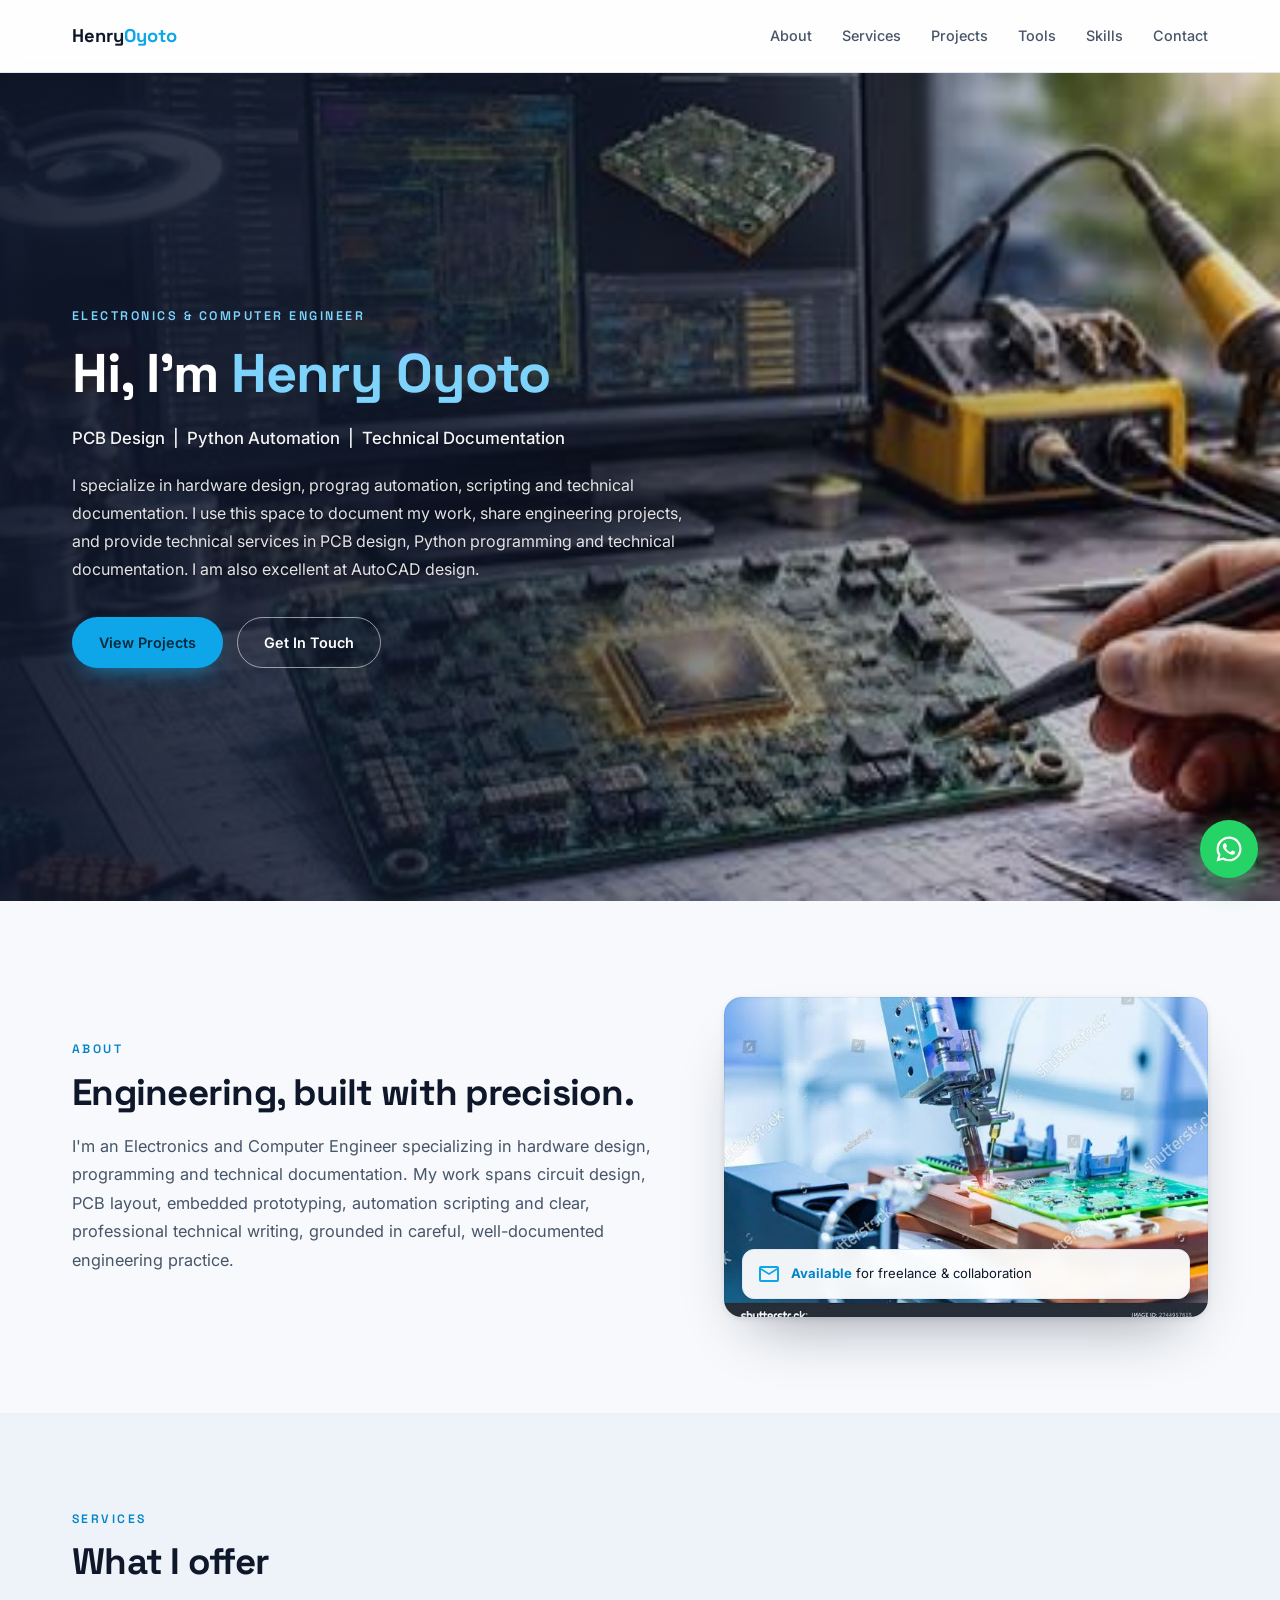
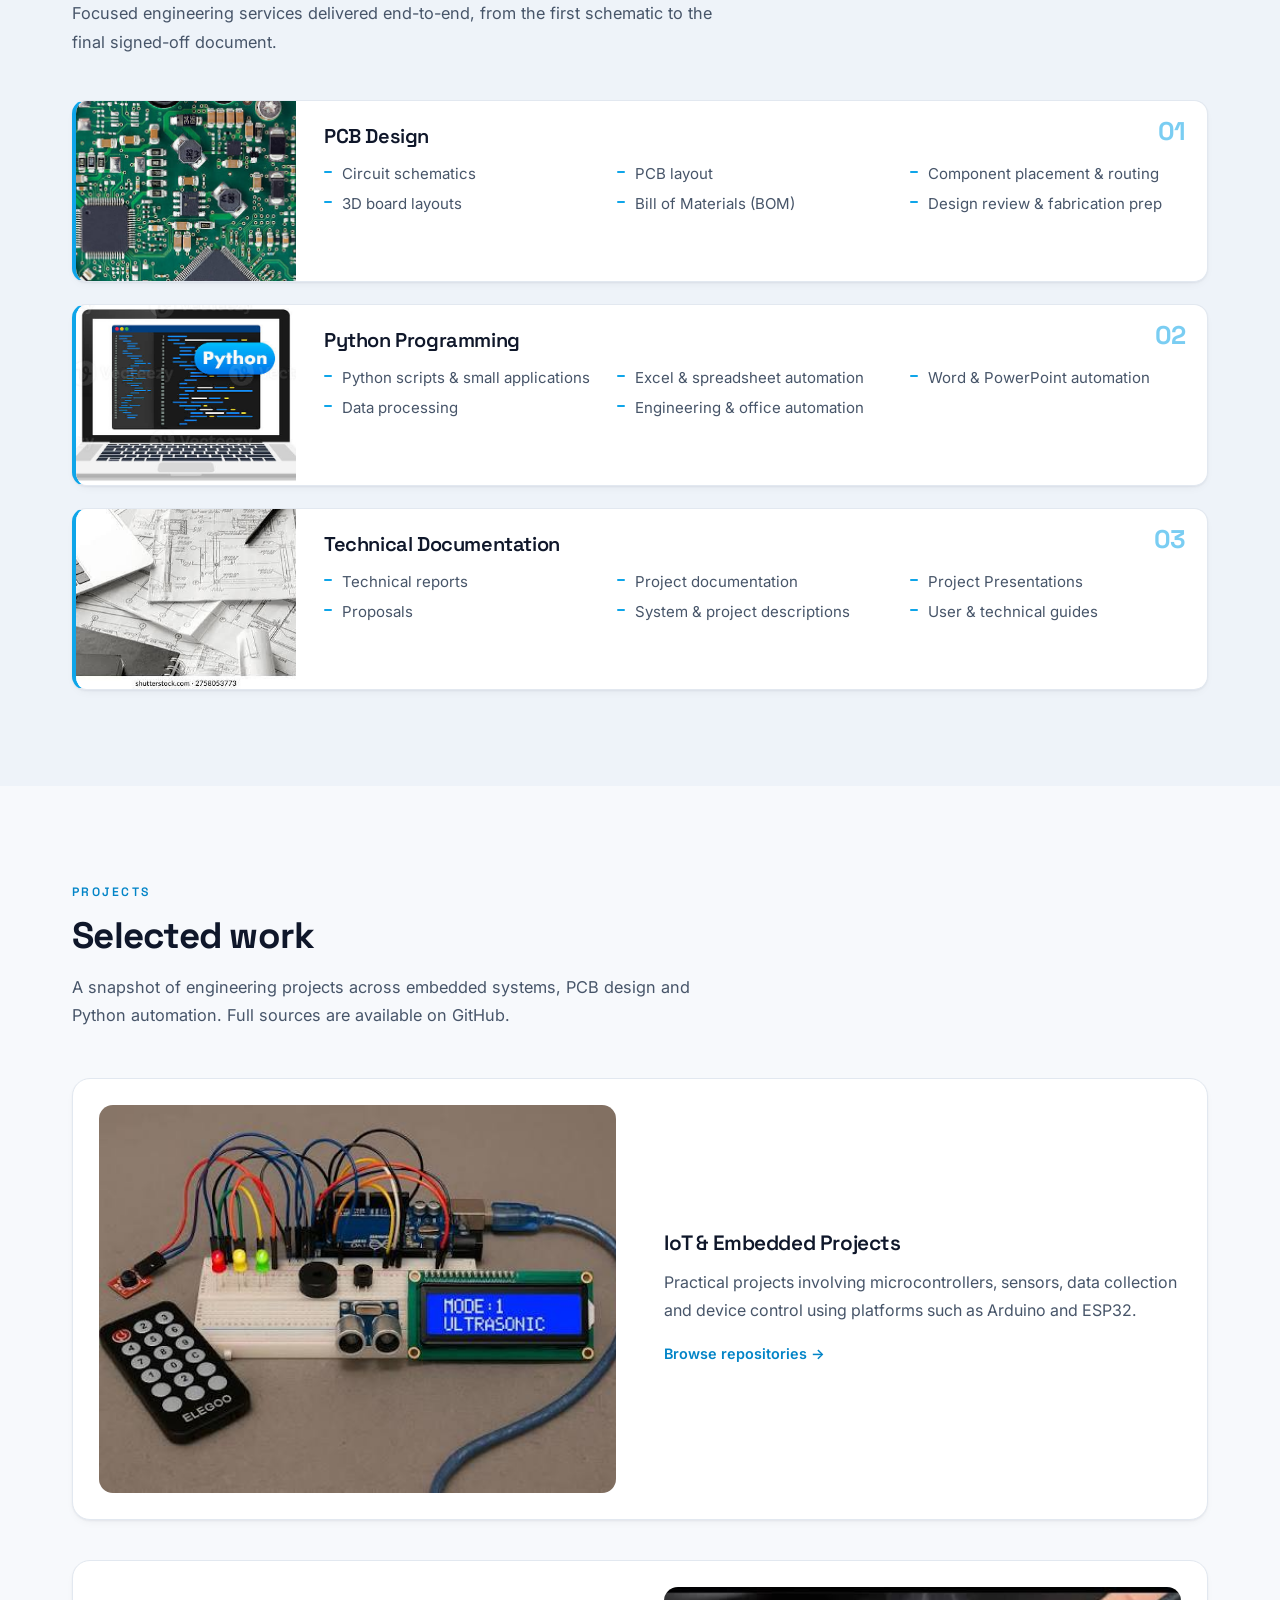
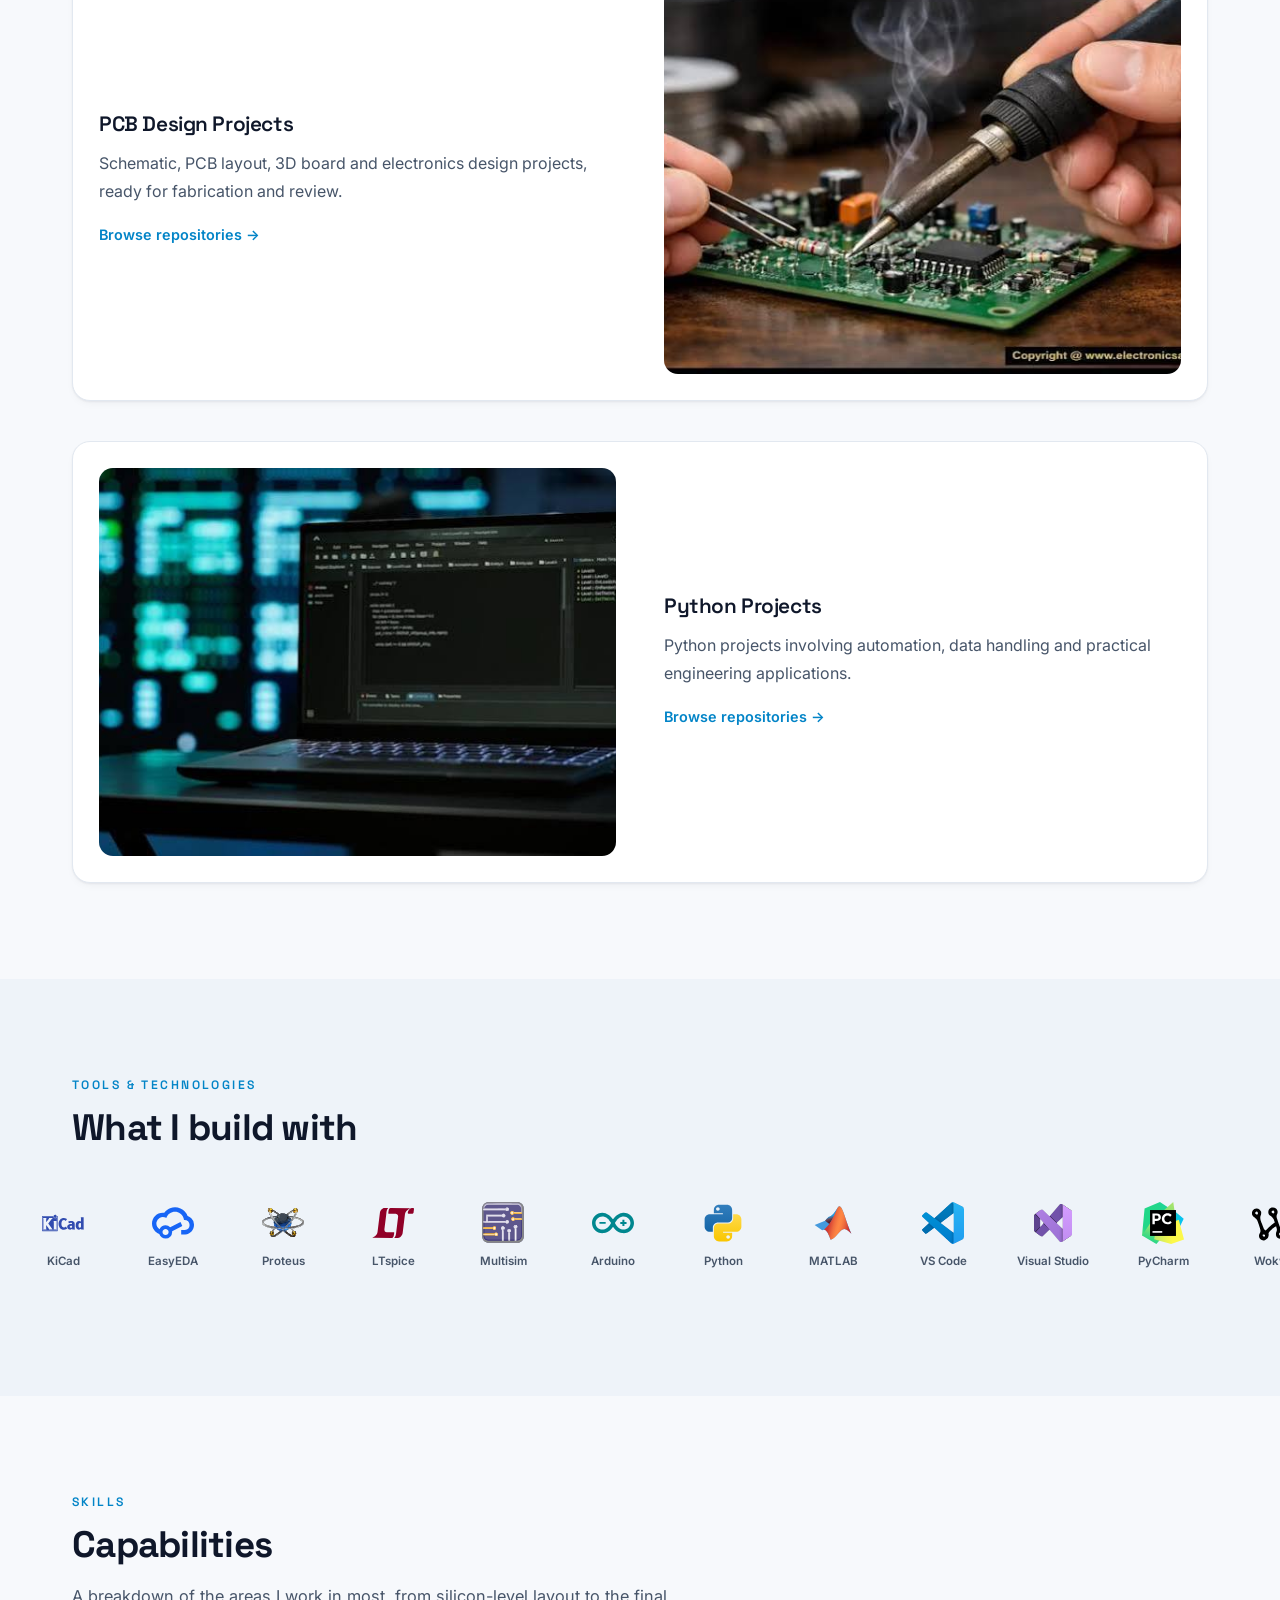
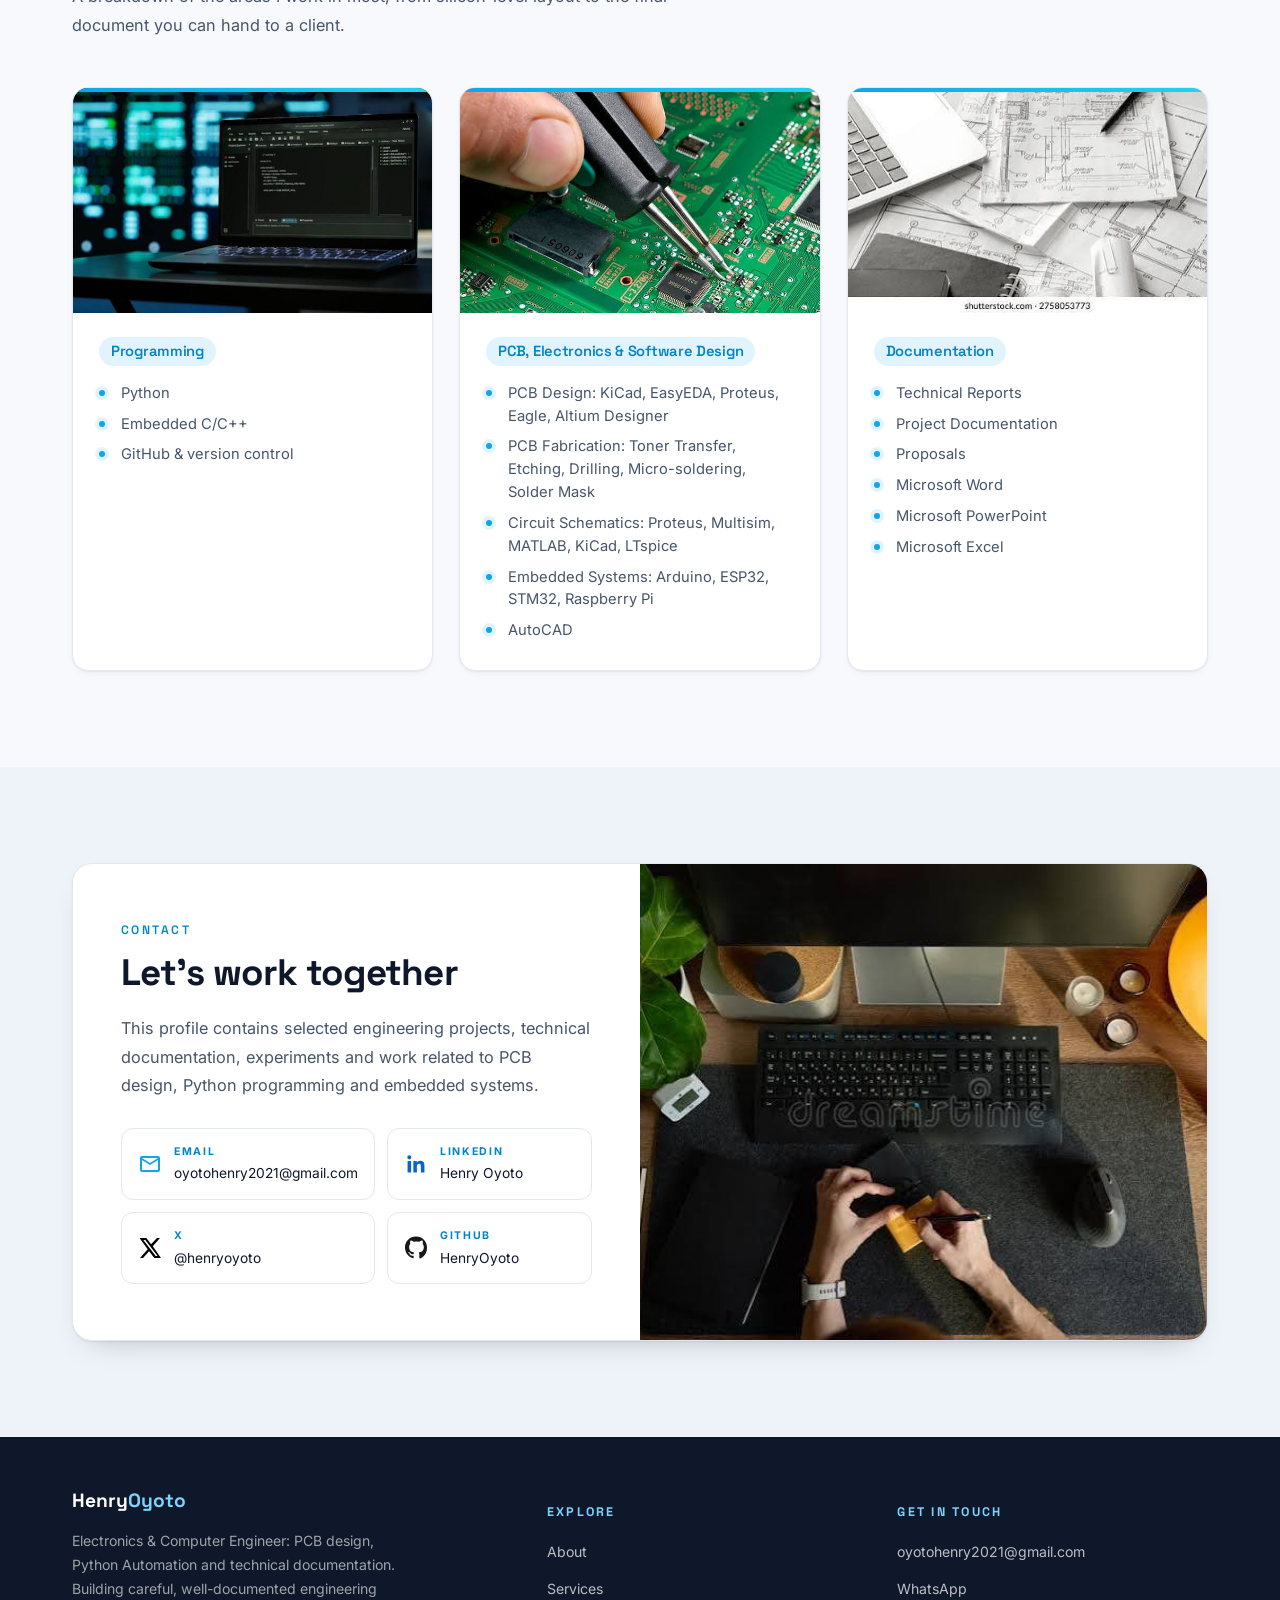
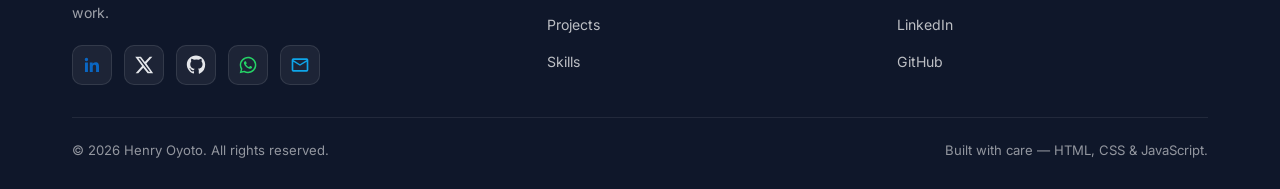
==== commit 1df37642: "Changed body contents" ====
--- a/index.html
+++ b/index.html
@@ -3,7 +3,7 @@
 <head>
 <meta charset="UTF-8" />
 <meta name="viewport" content="width=device-width, initial-scale=1.0" />
-<title>Henry Oyoto | PCB Design, Python Programming & Technical Documentation</title>
+<title>Henry Oyoto | PCB Design, Python Automation & Technical Documentation</title>
 <meta name="description" content="Henry Oyoto is an Electronics and Computer Engineer specializing in PCB design, Python programming and technical documentation." />
 <link rel="preconnect" href="https://fonts.googleapis.com" />
 <link rel="preconnect" href="https://fonts.gstatic.com" crossorigin />
@@ -38,9 +38,9 @@
   <div class="hero-inner">
     <p class="eyebrow">Electronics &amp; Computer Engineer</p>
     <h1>Hi, I'm <span>Henry Oyoto</span></h1>
-    <p class="hero-tagline">PCB Design &nbsp;|&nbsp; Python Programming &nbsp;|&nbsp; Technical Documentation</p>
+    <p class="hero-tagline">PCB Design &nbsp;|&nbsp; Python Automation &nbsp;|&nbsp; Technical Documentation</p>
     <p class="hero-text">
-      I specialize in hardware design, programming and technical documentation. I use this
+      I specialize in hardware design, prograg automation, scripting and technical documentation. I use this
       space to document my work, share engineering projects, and provide technical services
       in PCB design, Python programming and technical documentation. I am also excellent at
       AutoCAD design.
@@ -61,7 +61,7 @@
       <p class="section-lead">
         I'm an Electronics and Computer Engineer specializing in hardware design, programming
         and technical documentation. My work spans circuit design, PCB layout, embedded
-        prototyping, automation scripting and clear, professional technical writing —
+        prototyping, automation scripting and clear, professional technical writing, 
         grounded in careful, well-documented engineering practice.
       </p>
     </div>
@@ -81,7 +81,7 @@
     <p class="section-label">Services</p>
     <h2>What I offer</h2>
     <p class="section-lead">
-      Focused engineering services delivered end-to-end — from the first schematic to the
+      Focused engineering services delivered end-to-end, from the first schematic to the
       final signed-off document.
     </p>
 
@@ -174,7 +174,7 @@
         </div>
         <div class="project-text">
           <h3>PCB Design Projects</h3>
-          <p>Schematic, PCB layout, 3D board and electronics design projects — ready for fabrication and review.</p>
+          <p>Schematic, PCB layout, 3D board and electronics design projects, ready for fabrication and review.</p>
           <span class="project-cta">Browse repositories →</span>
         </div>
       </a>
@@ -212,7 +212,7 @@
     <p class="section-label">Skills</p>
     <h2>Capabilities</h2>
     <p class="section-lead">
-      A breakdown of the areas I work in most — from silicon-level layout to the final
+      A breakdown of the areas I work in most, from silicon-level layout to the final
       document you can hand to a client.
     </p>
 
@@ -238,10 +238,10 @@
         <div class="skill-body">
           <h3>PCB, Electronics &amp; Software Design</h3>
           <ul>
-            <li>PCB Design — KiCad, EasyEDA, Proteus, Eagle, Altium Designer</li>
-            <li>PCB Fabrication — Toner Transfer, Etching, Drilling, Micro-soldering, Solder Mask</li>
-            <li>Circuit Schematics — Proteus, Multisim, MATLAB, KiCad, LTspice</li>
-            <li>Embedded Systems — Arduino, ESP32, STM32, Raspberry Pi</li>
+            <li>PCB Design: KiCad, EasyEDA, Proteus, Eagle, Altium Designer</li>
+            <li>PCB Fabrication: Toner Transfer, Etching, Drilling, Micro-soldering, Solder Mask</li>
+            <li>Circuit Schematics: Proteus, Multisim, MATLAB, KiCad, LTspice</li>
+            <li>Embedded Systems: Arduino, ESP32, STM32, Raspberry Pi</li>
             <li>AutoCAD</li>
           </ul>
         </div>
@@ -324,7 +324,7 @@
       <div class="footer-brand">
         <div class="logo">Henry<span style="color:#7dd3fc">Oyoto</span></div>
         <p>
-          Electronics &amp; Computer Engineer — PCB design, Python programming
+          Electronics &amp; Computer Engineer: PCB design, Python Automation
           and technical documentation. Building careful, well-documented
           engineering work.
         </p>
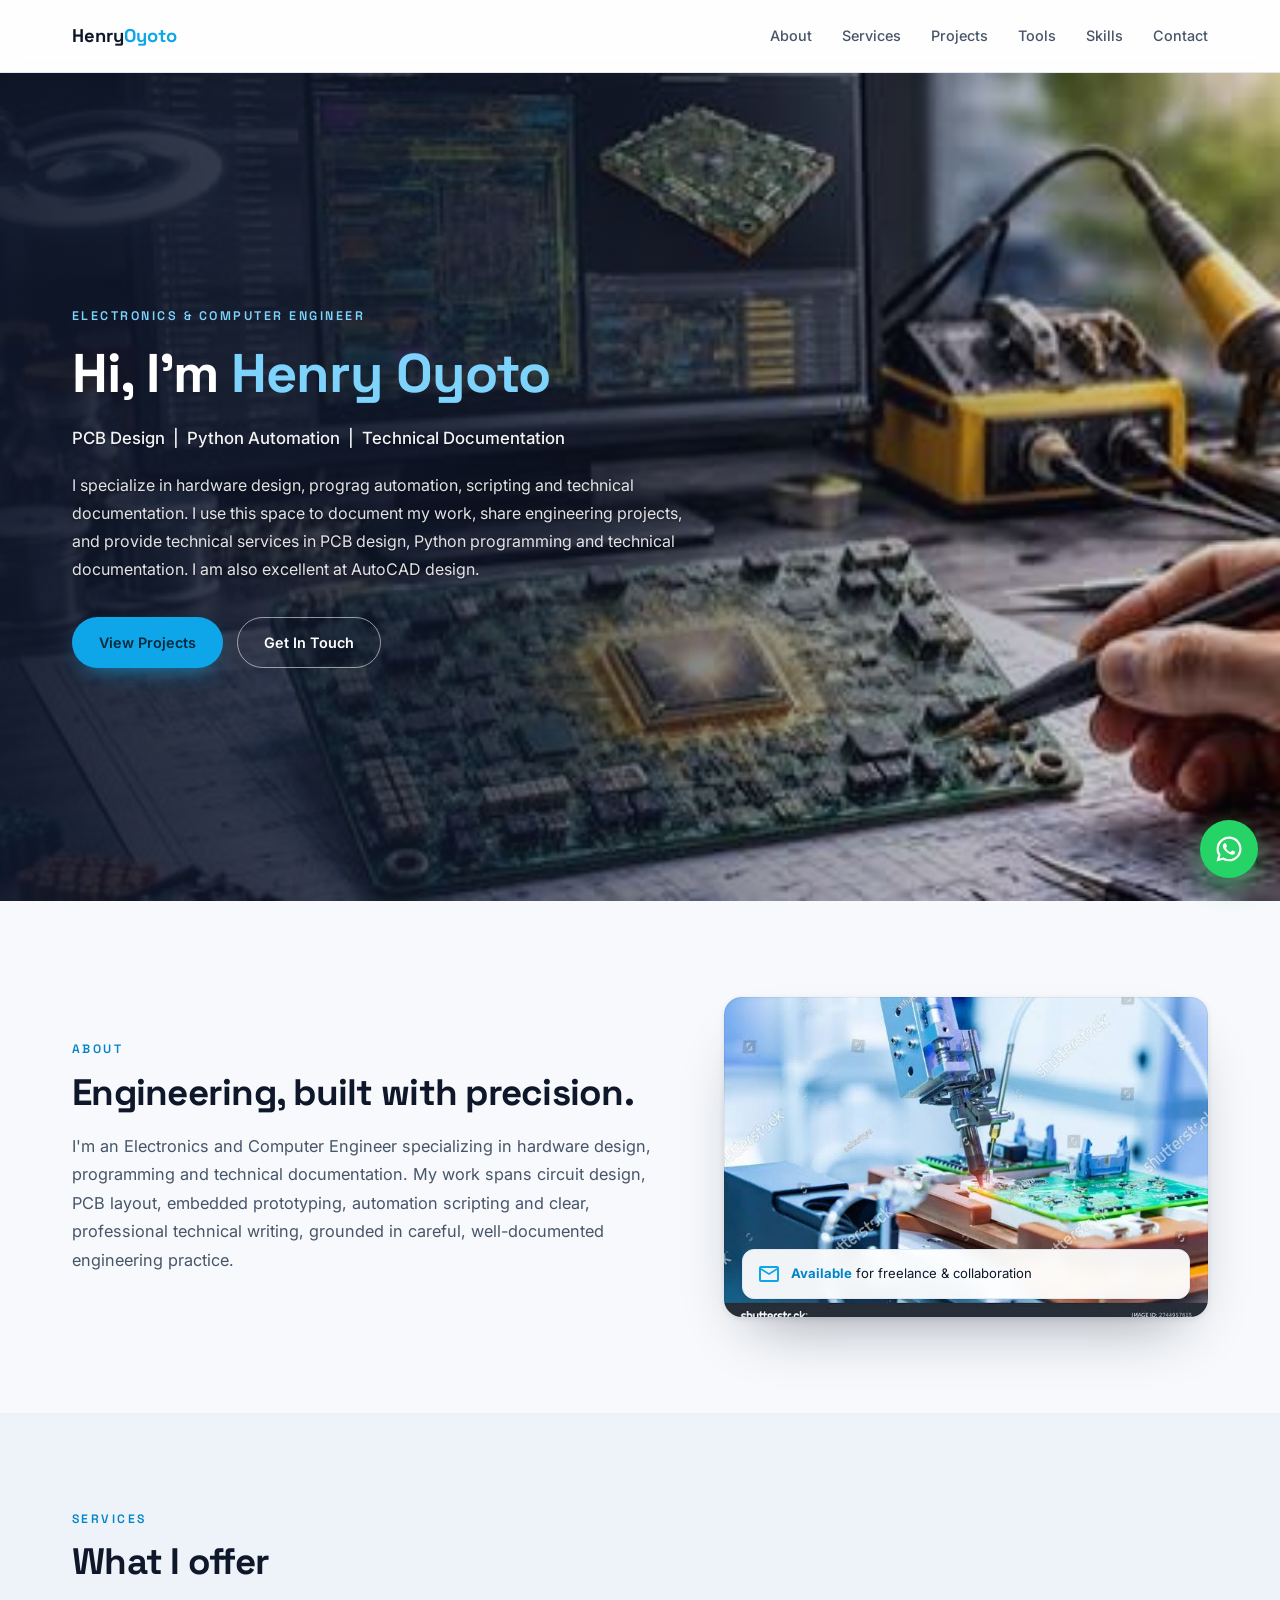
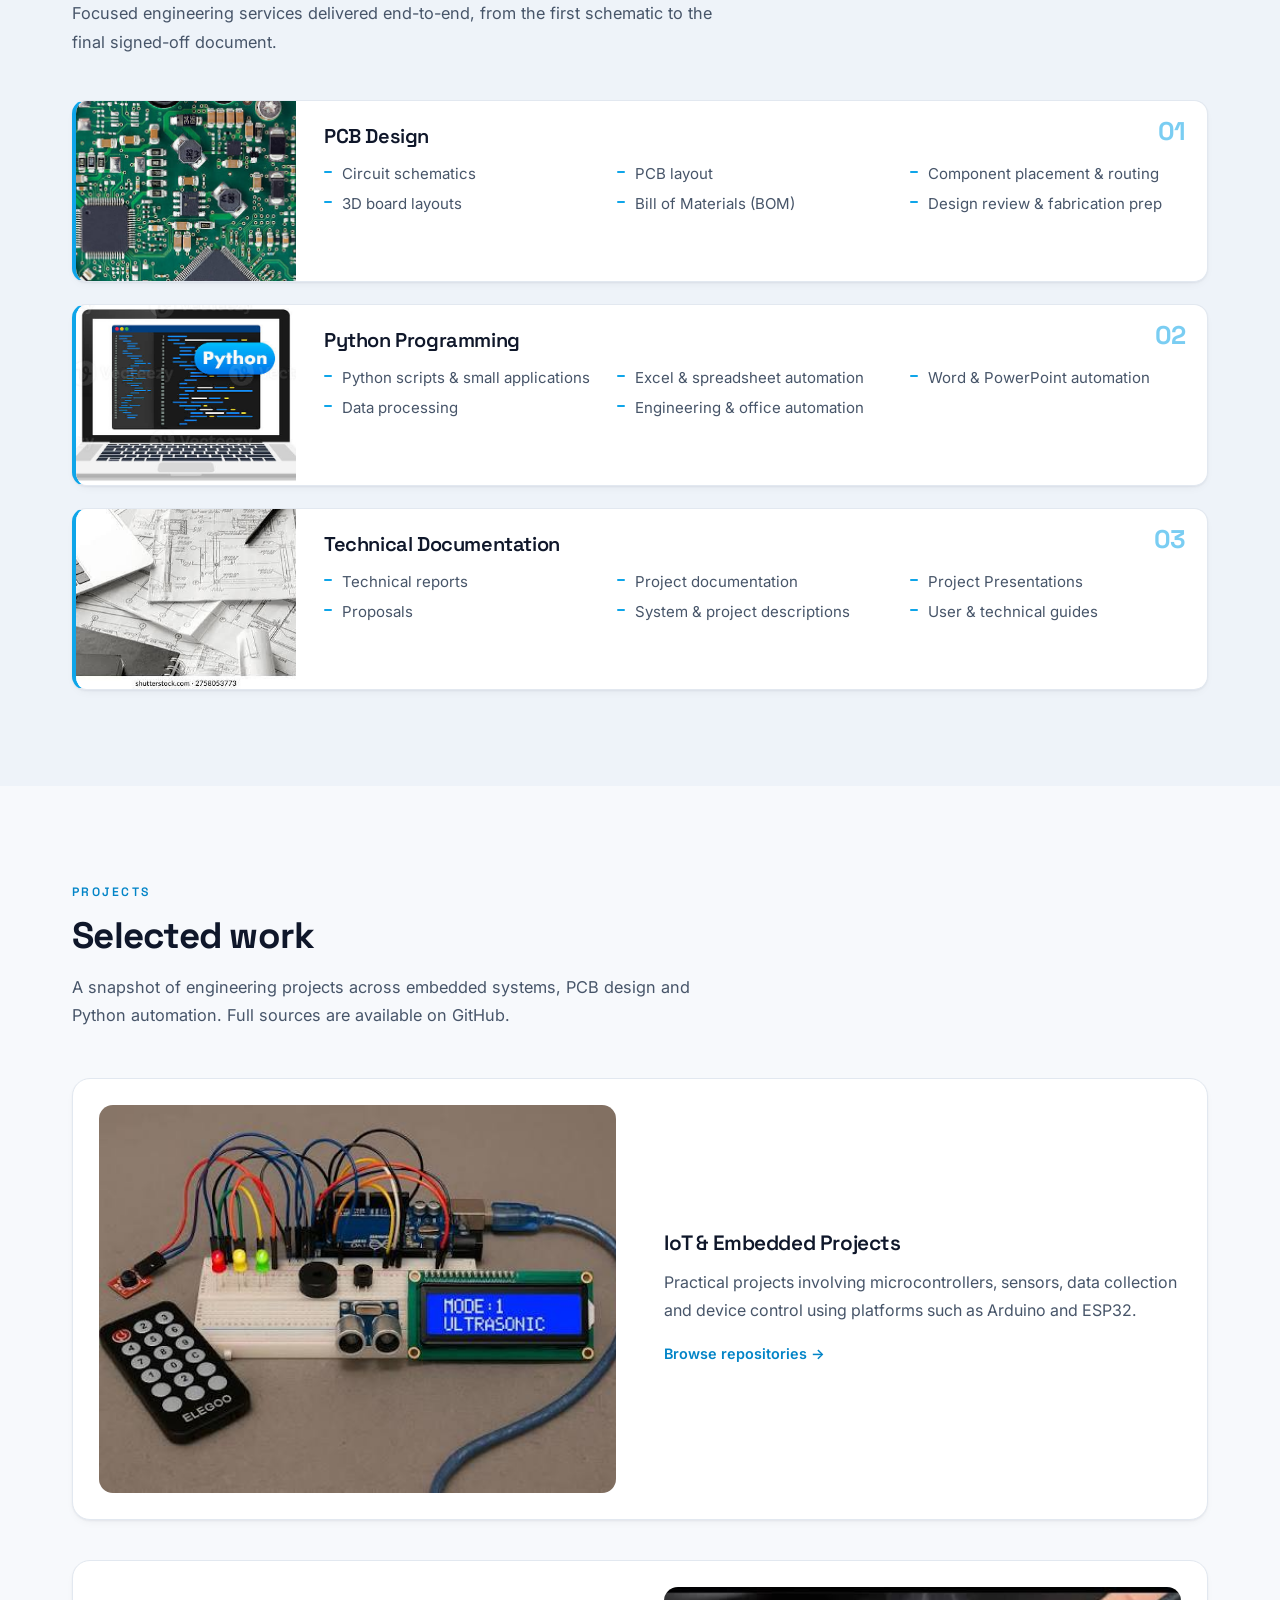
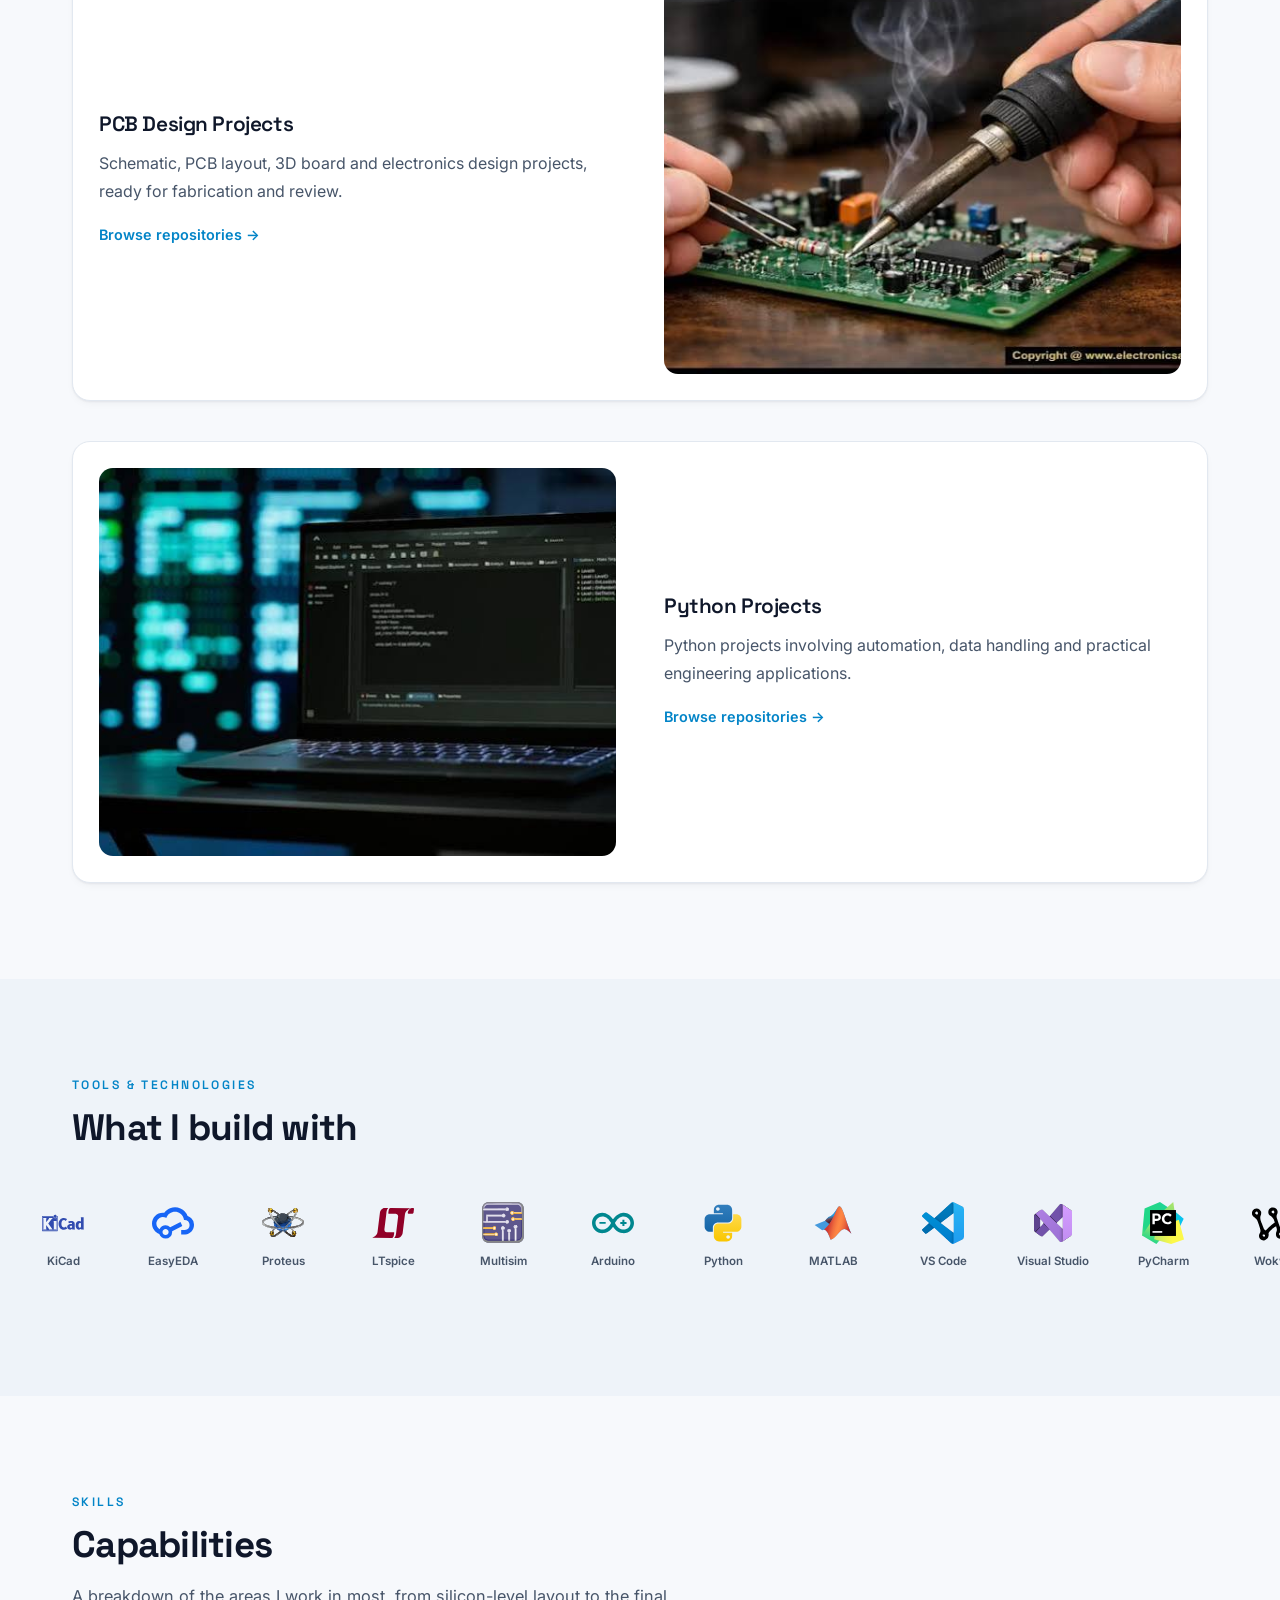
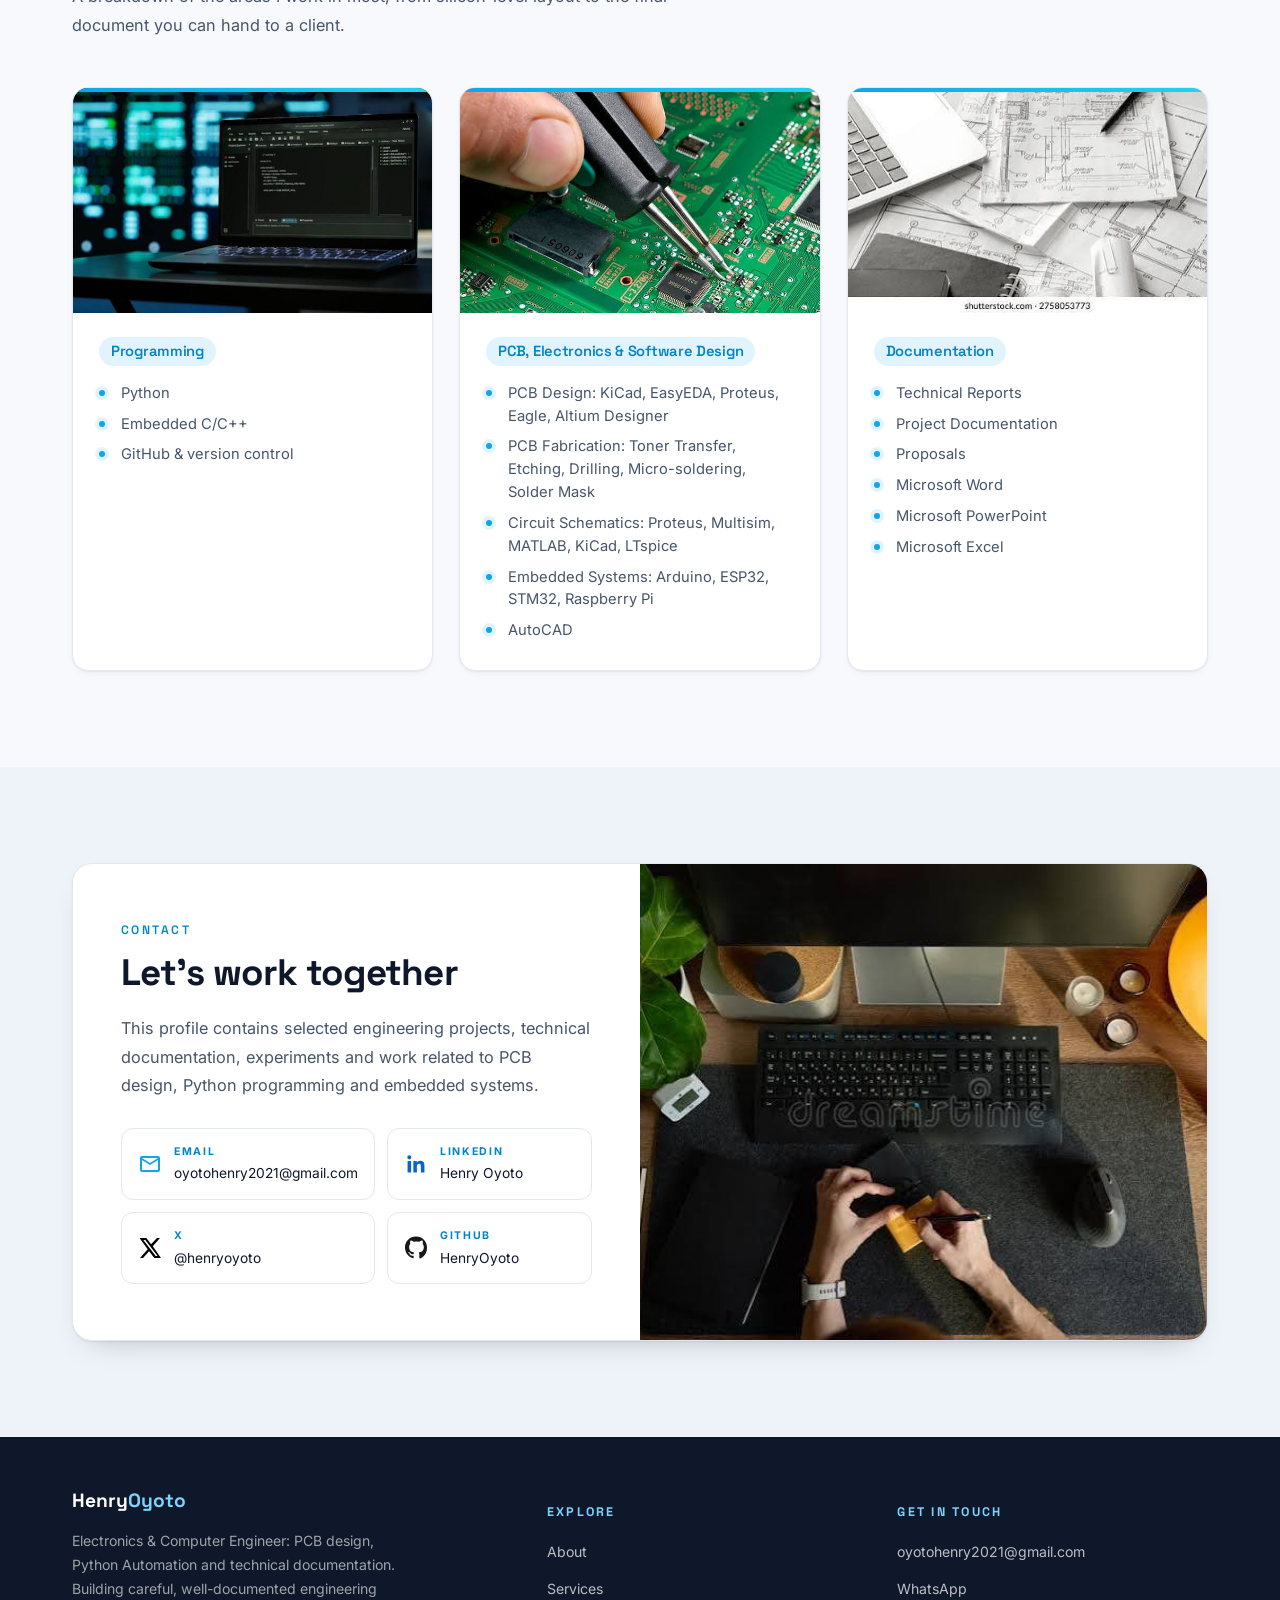
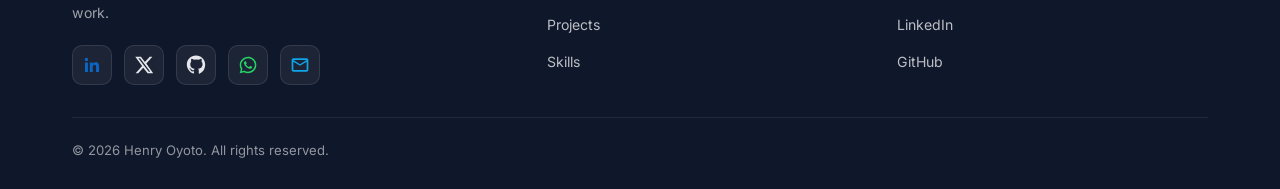
==== commit 09356cfd: "Made changes o the footer" ====
--- a/index.html
+++ b/index.html
@@ -367,10 +367,8 @@
         </ul>
       </div>
     </div>
-
     <div class="footer-bottom">
       <span>© <span id="year"></span> Henry Oyoto. All rights reserved.</span>
-      <span>Built with care — HTML, CSS &amp; JavaScript.</span>
     </div>
   </div>
 </footer>
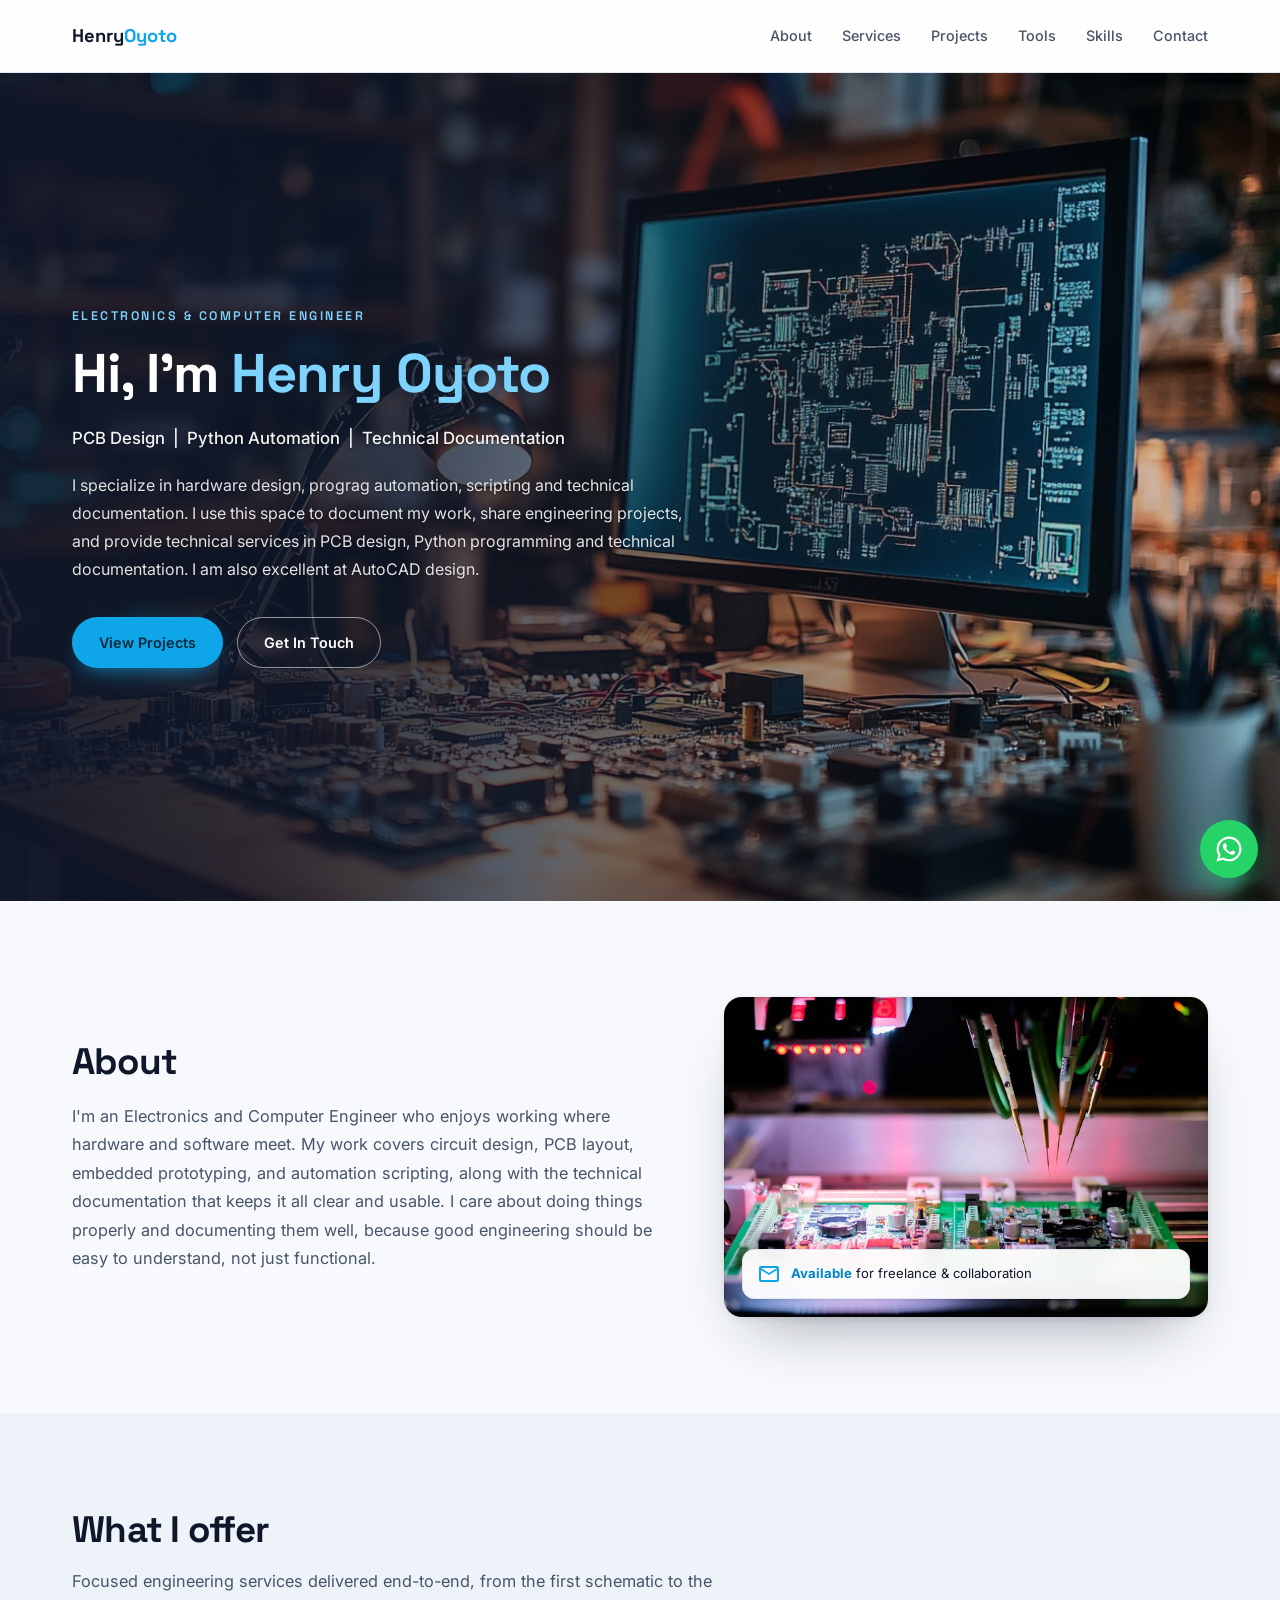
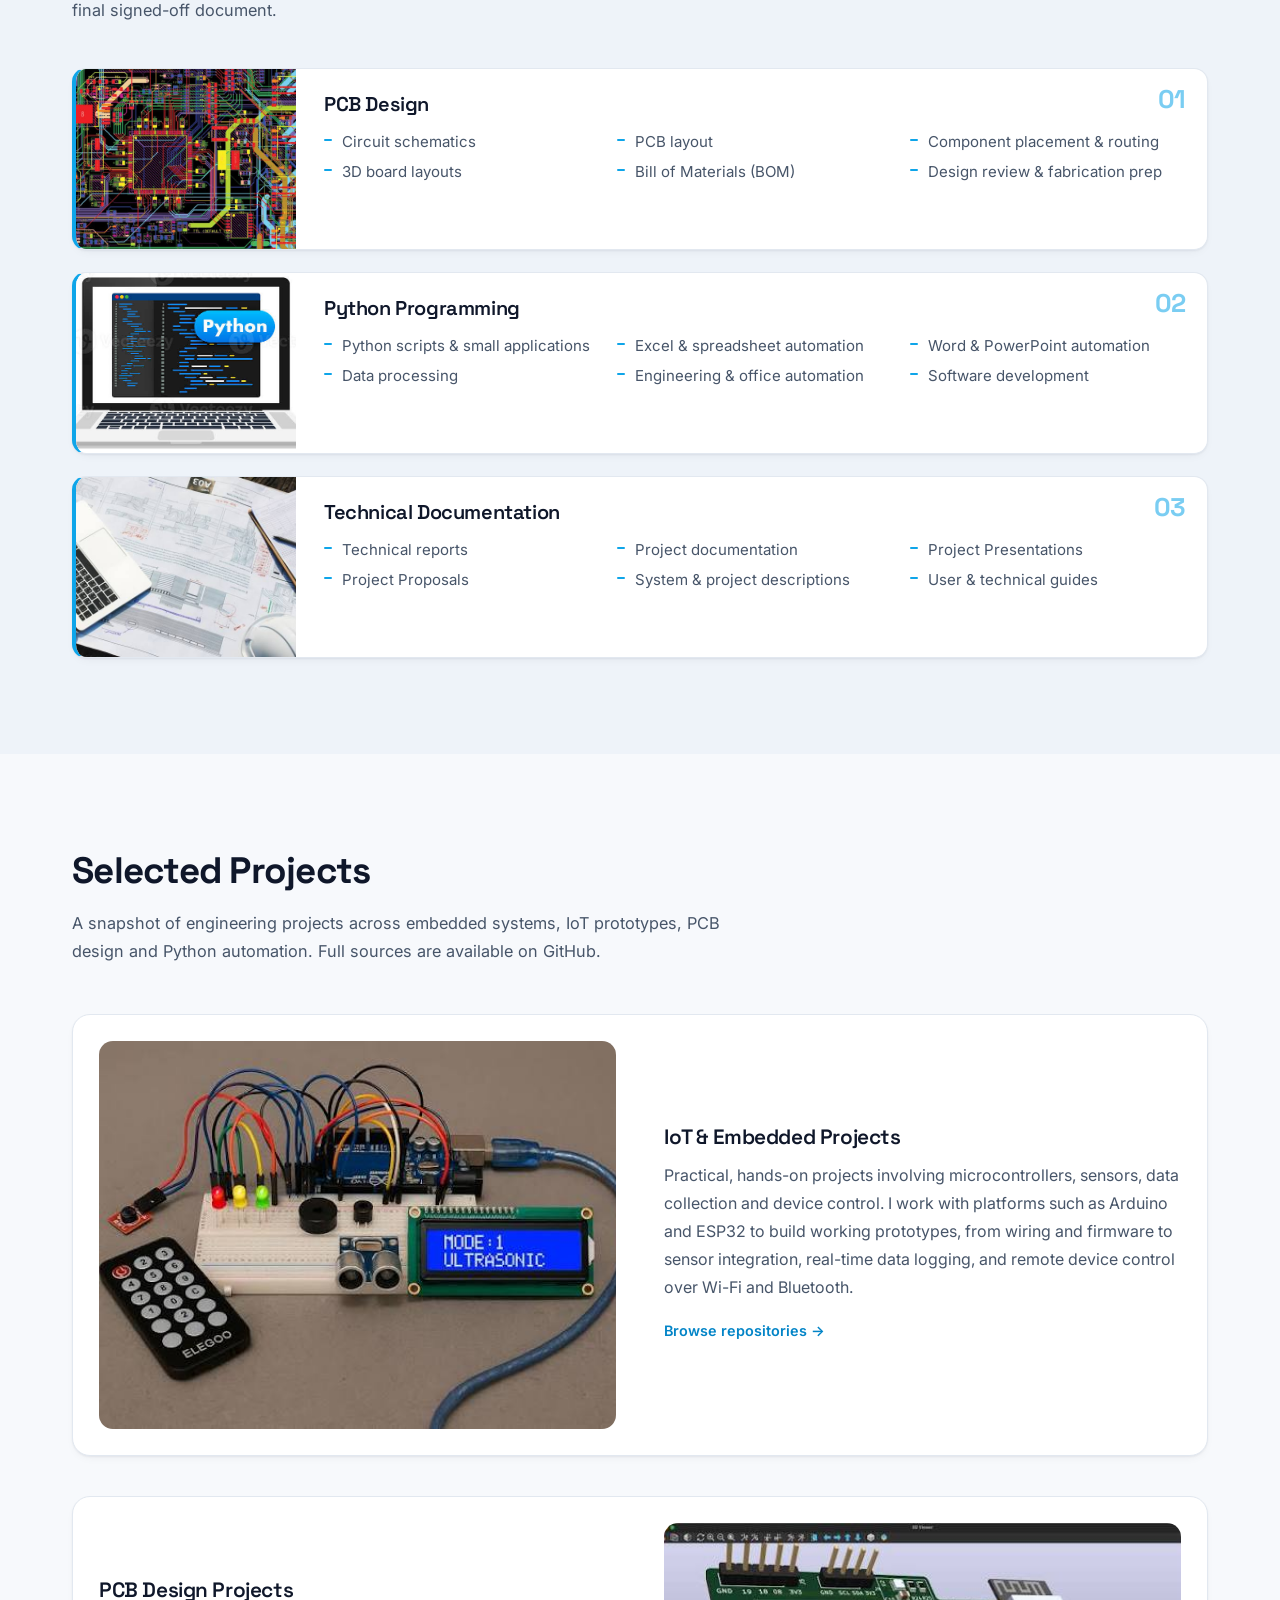
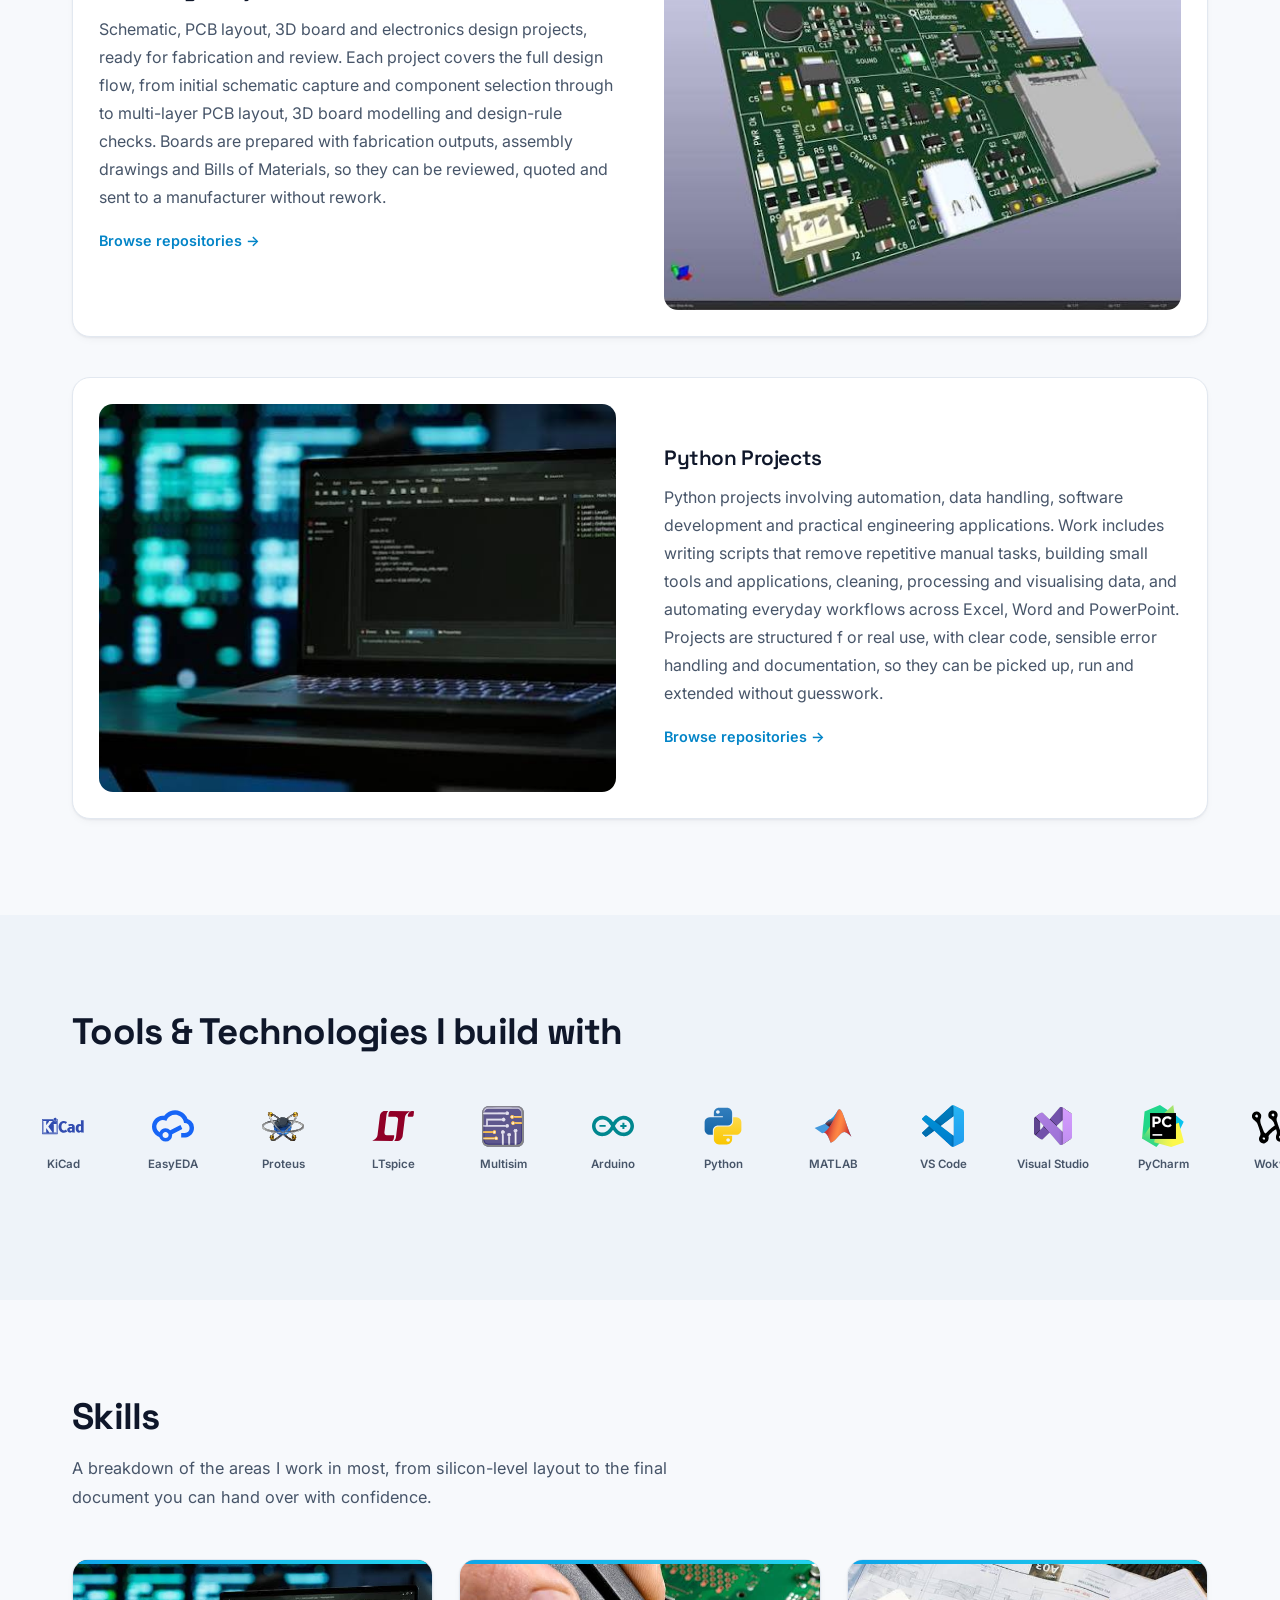
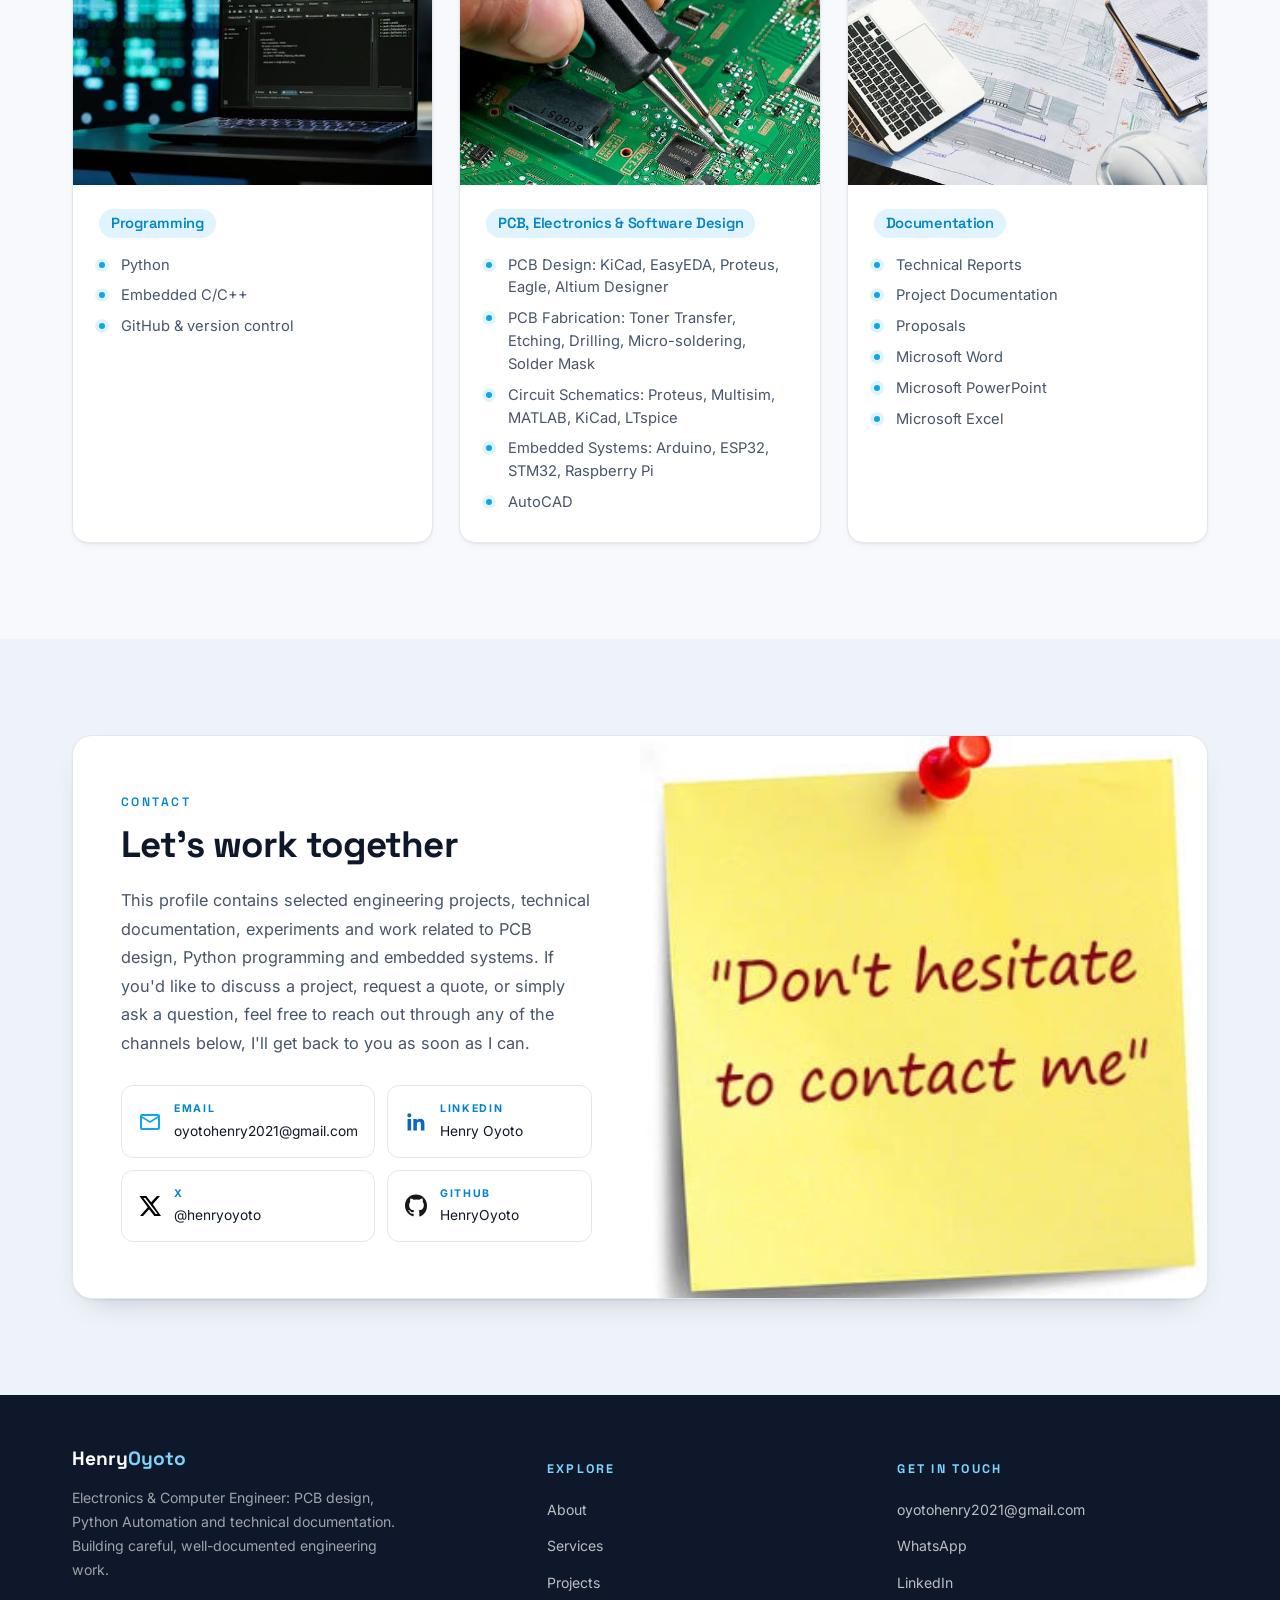
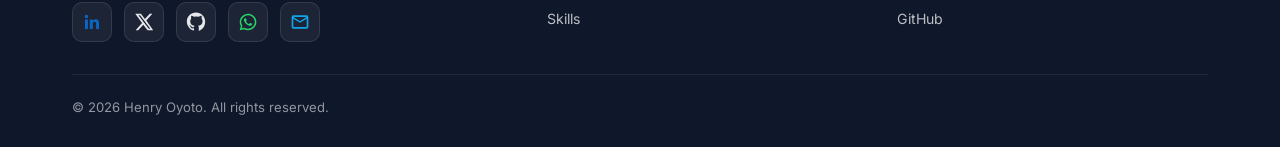
==== commit 3d91eca5: "Changes to the website body" ====
--- a/index.html
+++ b/index.html
@@ -56,13 +56,13 @@
 <section class="section" id="about">
   <div class="container about-grid">
     <div class="about-copy">
-      <p class="section-label">About</p>
-      <h2>Engineering, built with precision.</h2>
+      <h2>About</h2>
       <p class="section-lead">
-        I'm an Electronics and Computer Engineer specializing in hardware design, programming
-        and technical documentation. My work spans circuit design, PCB layout, embedded
-        prototyping, automation scripting and clear, professional technical writing, 
-        grounded in careful, well-documented engineering practice.
+        I'm an Electronics and Computer Engineer who enjoys working where hardware 
+        and software meet. My work covers circuit design, PCB layout, embedded prototyping, 
+        and automation scripting, along with the technical documentation that keeps it all 
+        clear and usable. I care about doing things properly and documenting them well, 
+        because good engineering should be easy to understand, not just functional.
       </p>
     </div>
     <div class="about-media">
@@ -78,7 +78,6 @@
 <!-- ============ SERVICES ============ -->
 <section class="section section-alt" id="services">
   <div class="container">
-    <p class="section-label">Services</p>
     <h2>What I offer</h2>
     <p class="section-lead">
       Focused engineering services delivered end-to-end, from the first schematic to the
@@ -117,6 +116,7 @@
             <li>Word &amp; PowerPoint automation</li>
             <li>Data processing</li>
             <li>Engineering &amp; office automation</li>
+            <li>Software development</li>
           </ul>
         </div>
       </article>
@@ -132,7 +132,7 @@
             <li>Technical reports</li>
             <li>Project documentation</li>
             <li>Project Presentations</li>
-            <li>Proposals</li>
+            <li>Project Proposals</li>
             <li>System &amp; project descriptions</li>
             <li>User &amp; technical guides</li>
           </ul>
@@ -145,10 +145,9 @@
 <!-- ============ PROJECTS ============ -->
 <section class="section" id="projects">
   <div class="container">
-    <p class="section-label">Projects</p>
-    <h2>Selected work</h2>
+    <h2>Selected Projects</h2>
     <p class="section-lead">
-      A snapshot of engineering projects across embedded systems, PCB design and Python
+      A snapshot of engineering projects across embedded systems, IoT prototypes, PCB design and Python
       automation. Full sources are available on GitHub.
     </p>
 
@@ -161,7 +160,10 @@
         </div>
         <div class="project-text">
           <h3>IoT &amp; Embedded Projects</h3>
-          <p>Practical projects involving microcontrollers, sensors, data collection and device control using platforms such as Arduino and ESP32.</p>
+          <p>Practical, hands-on projects involving microcontrollers, sensors, data collection and device control. 
+            I work with platforms such as Arduino and ESP32 to build working prototypes, from wiring and 
+            firmware to sensor integration, real-time data logging, and remote device control over Wi-Fi and 
+            Bluetooth.</p>
           <span class="project-cta">Browse repositories →</span>
         </div>
       </a>
@@ -174,7 +176,11 @@
         </div>
         <div class="project-text">
           <h3>PCB Design Projects</h3>
-          <p>Schematic, PCB layout, 3D board and electronics design projects, ready for fabrication and review.</p>
+          <p>Schematic, PCB layout, 3D board and electronics design projects, ready for fabrication 
+            and review. Each project covers the full design flow, from initial schematic capture and 
+            component selection through to multi-layer PCB layout, 3D board modelling and design-rule 
+            checks. Boards are prepared with fabrication outputs, assembly drawings and Bills of 
+            Materials, so they can be reviewed, quoted and sent to a manufacturer without rework.</p>
           <span class="project-cta">Browse repositories →</span>
         </div>
       </a>
@@ -187,7 +193,12 @@
         </div>
         <div class="project-text">
           <h3>Python Projects</h3>
-          <p>Python projects involving automation, data handling and practical engineering applications.</p>
+          <p>Python projects involving automation, data handling, software development and practical 
+            engineering applications. Work includes writing scripts that remove repetitive manual tasks,
+             building small tools and applications, cleaning, processing and visualising data, and 
+             automating everyday workflows across Excel, Word and PowerPoint. Projects are structured f
+             or real use, with clear code, sensible error handling and documentation, so they can be 
+             picked up, run and extended without guesswork.</p>
           <span class="project-cta">Browse repositories →</span>
         </div>
       </a>
@@ -198,8 +209,7 @@
 <!-- ============ TOOLS ============ -->
 <section class="section section-alt" id="tools">
   <div class="container">
-    <p class="section-label">Tools &amp; Technologies</p>
-    <h2>What I build with</h2>
+    <h2>Tools & Technologies I build with</h2>
   </div>
   <div class="tools-track-wrap">
     <div class="tools-track" id="toolsTrack"></div>
@@ -209,11 +219,10 @@
 <!-- ============ SKILLS ============ -->
 <section class="section" id="skills">
   <div class="container">
-    <p class="section-label">Skills</p>
-    <h2>Capabilities</h2>
+    <h2>Skills</h2>
     <p class="section-lead">
-      A breakdown of the areas I work in most, from silicon-level layout to the final
-      document you can hand to a client.
+      A breakdown of the areas I work in most, from silicon-level layout to the final 
+      document you can hand over with confidence.
     </p>
 
     <div class="skills-grid">
@@ -275,8 +284,10 @@
         <p class="section-label">Contact</p>
         <h2>Let's work together</h2>
         <p class="section-lead">
-          This profile contains selected engineering projects, technical documentation,
-          experiments and work related to PCB design, Python programming and embedded systems.
+          This profile contains selected engineering projects, technical documentation, experiments 
+          and work related to PCB design, Python programming and embedded systems. If you'd like to 
+          discuss a project, request a quote, or simply ask a question, feel free to reach out 
+          through any of the channels below, I'll get back to you as soon as I can.
         </p>
 
         <div class="contact-links">
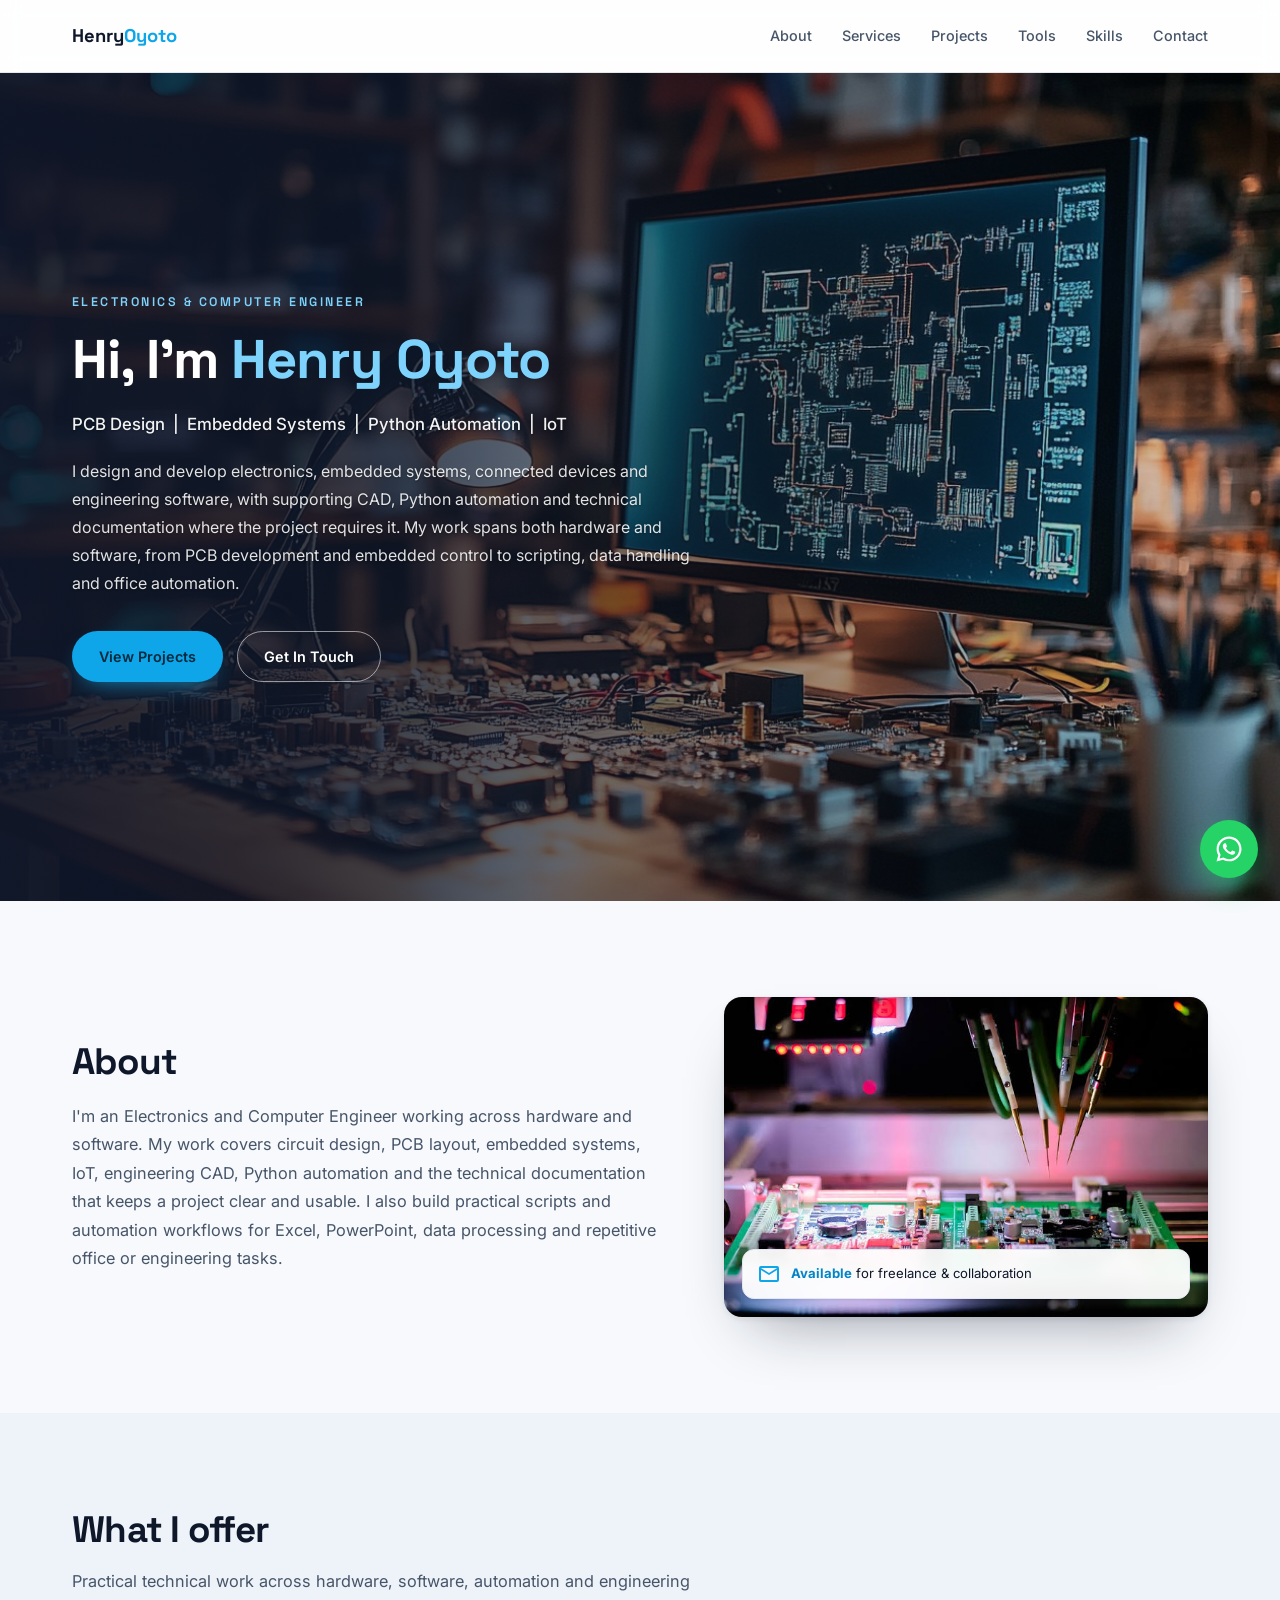
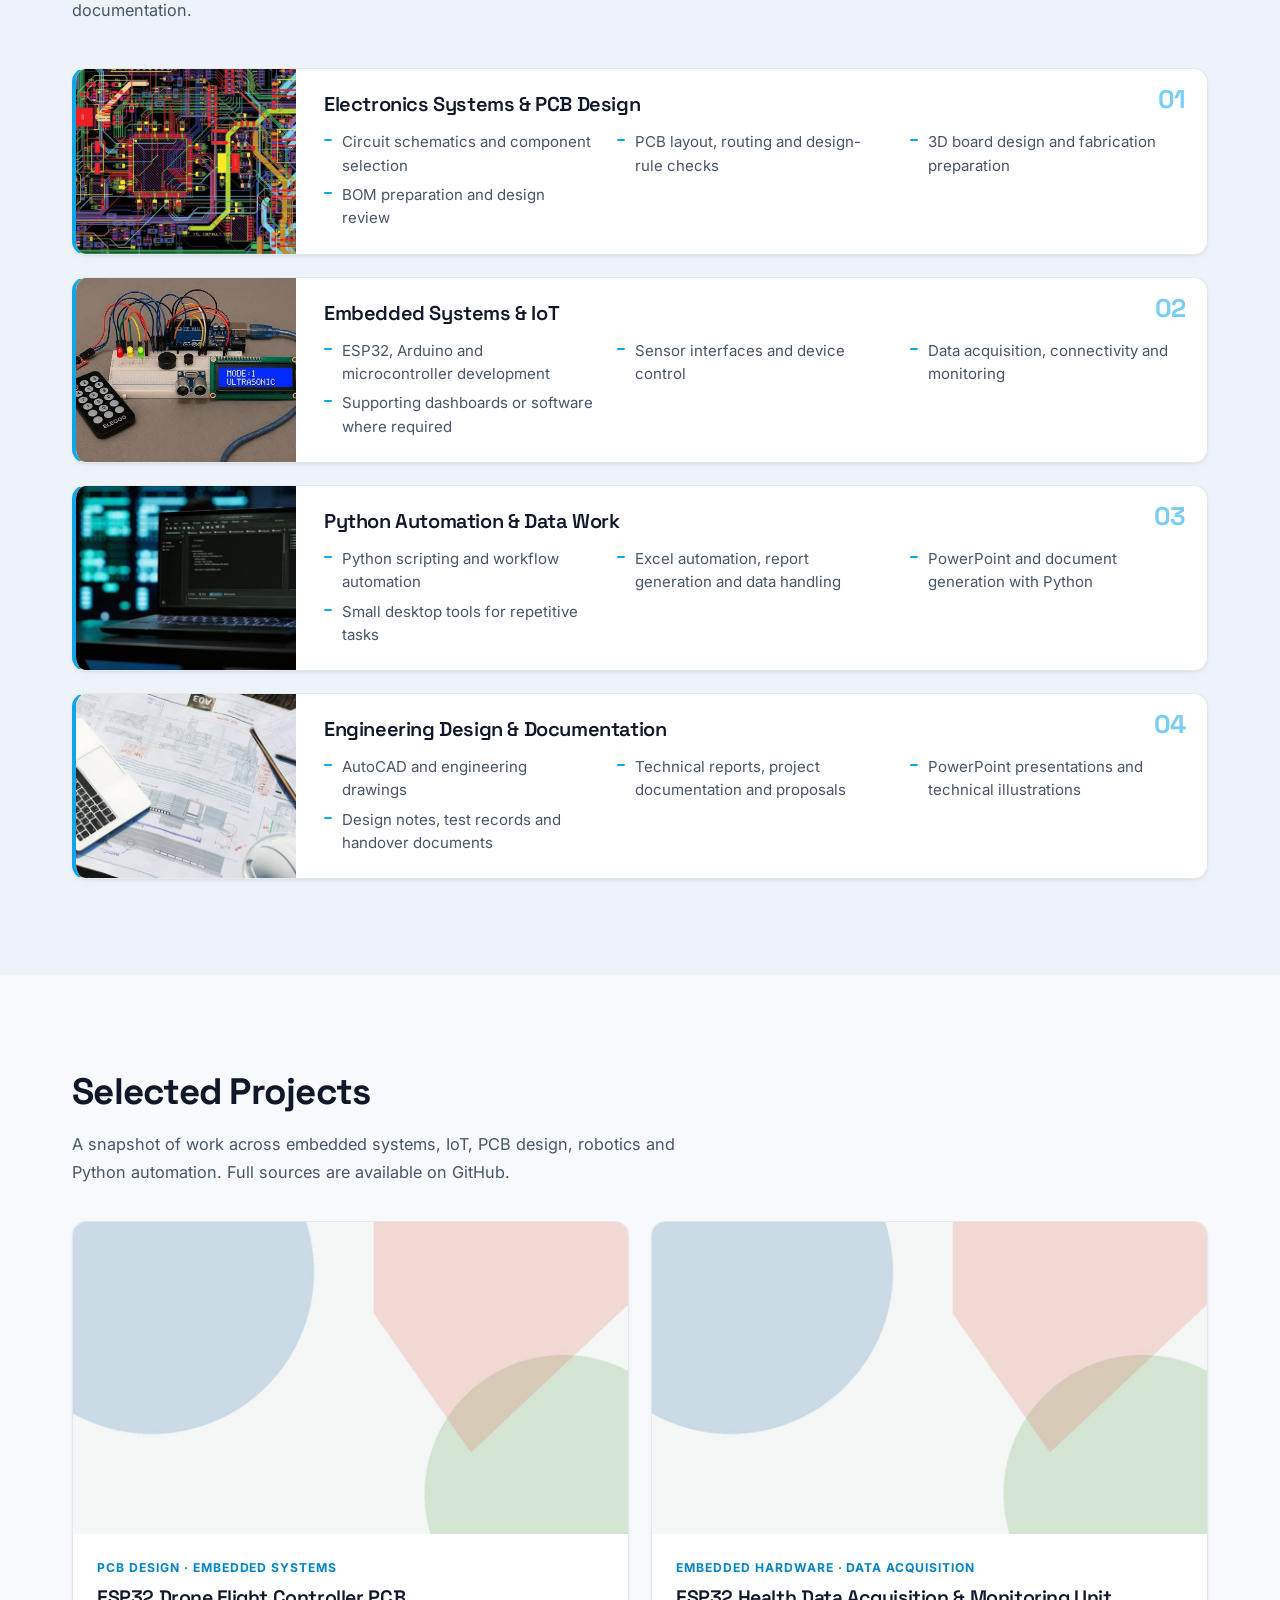
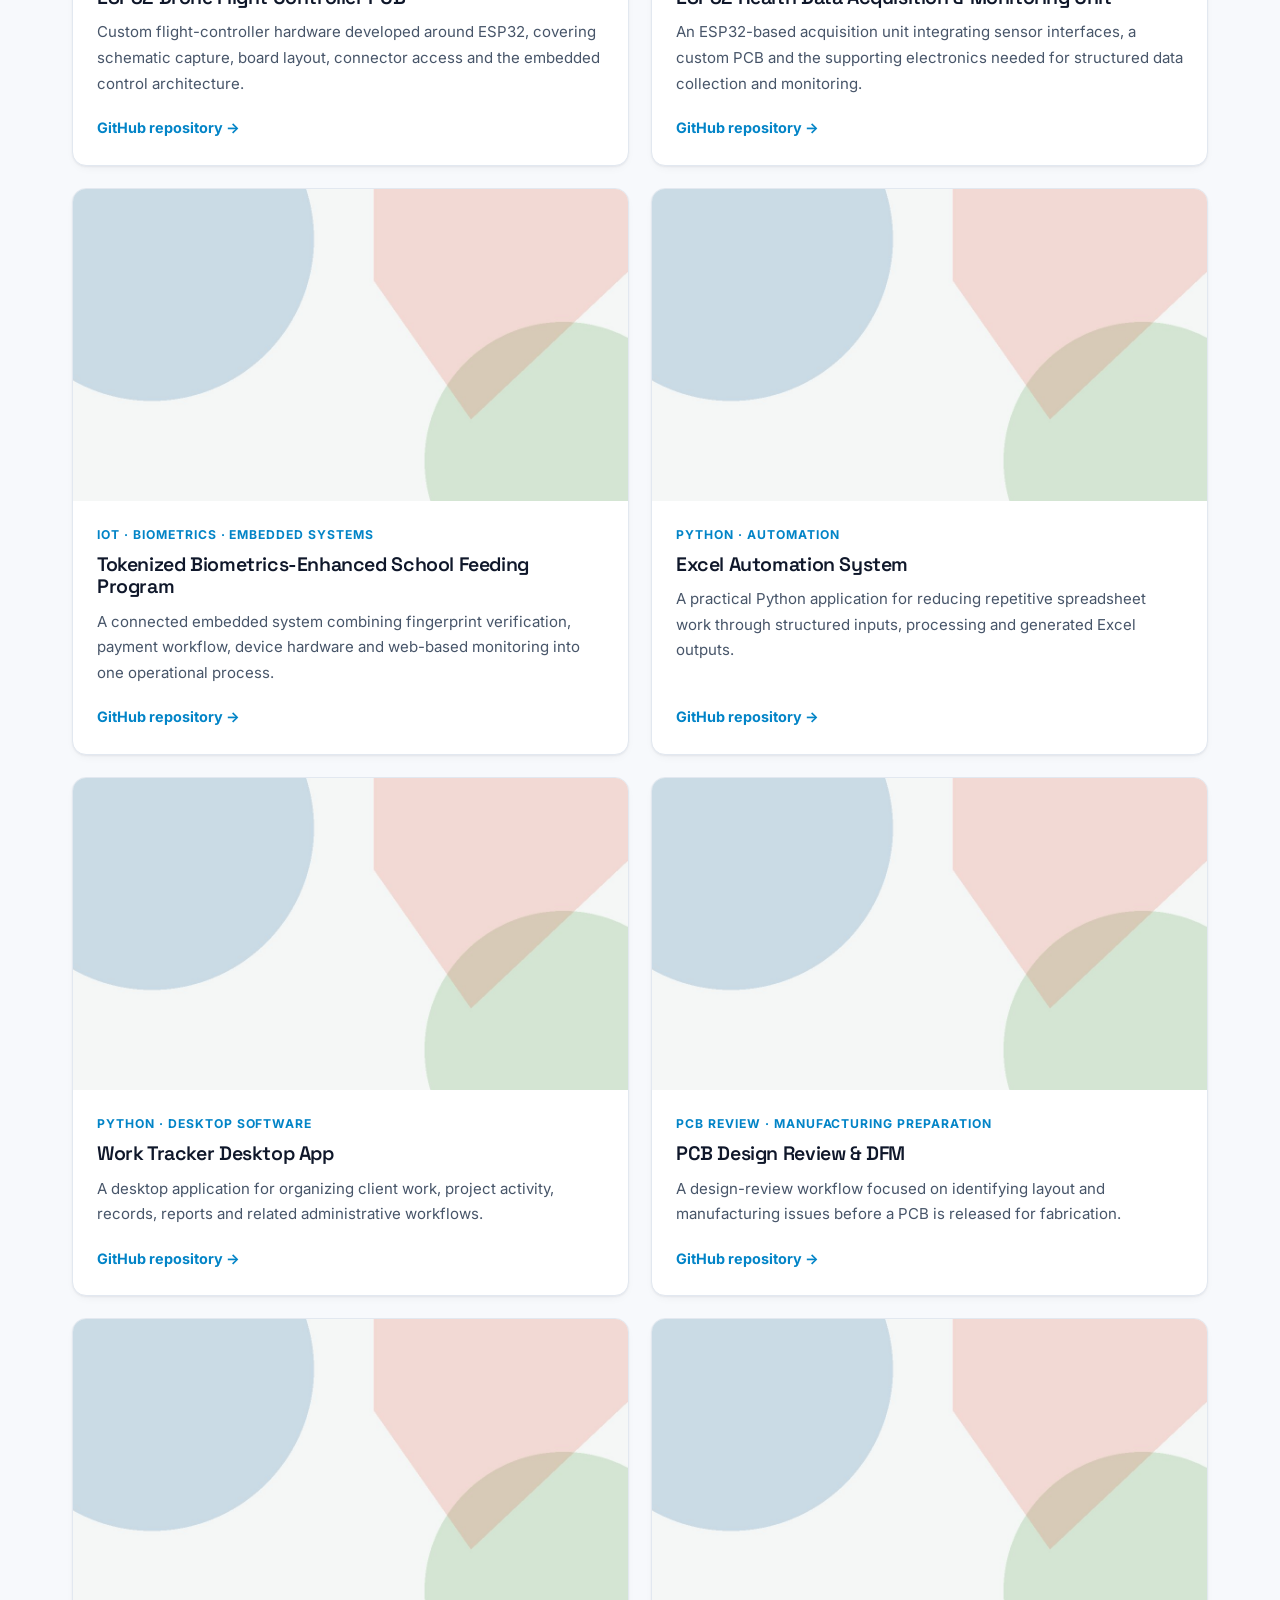
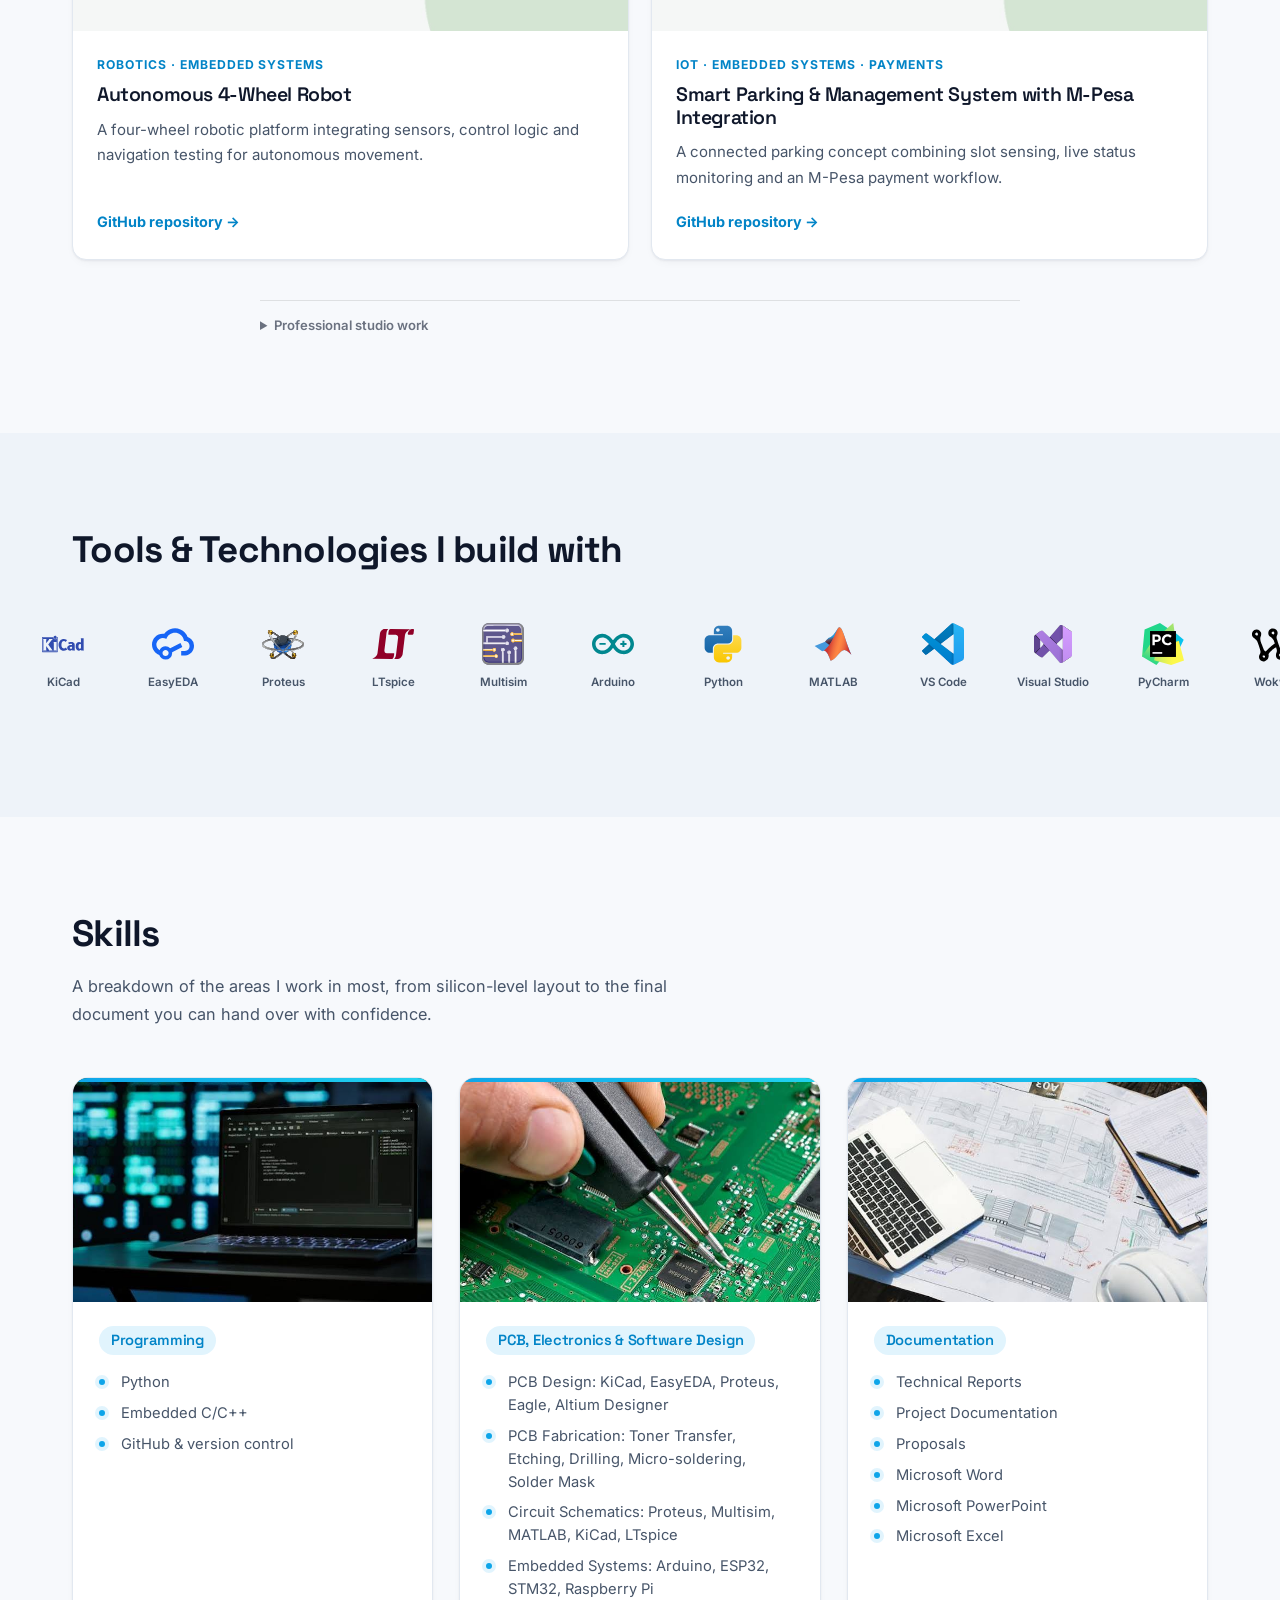
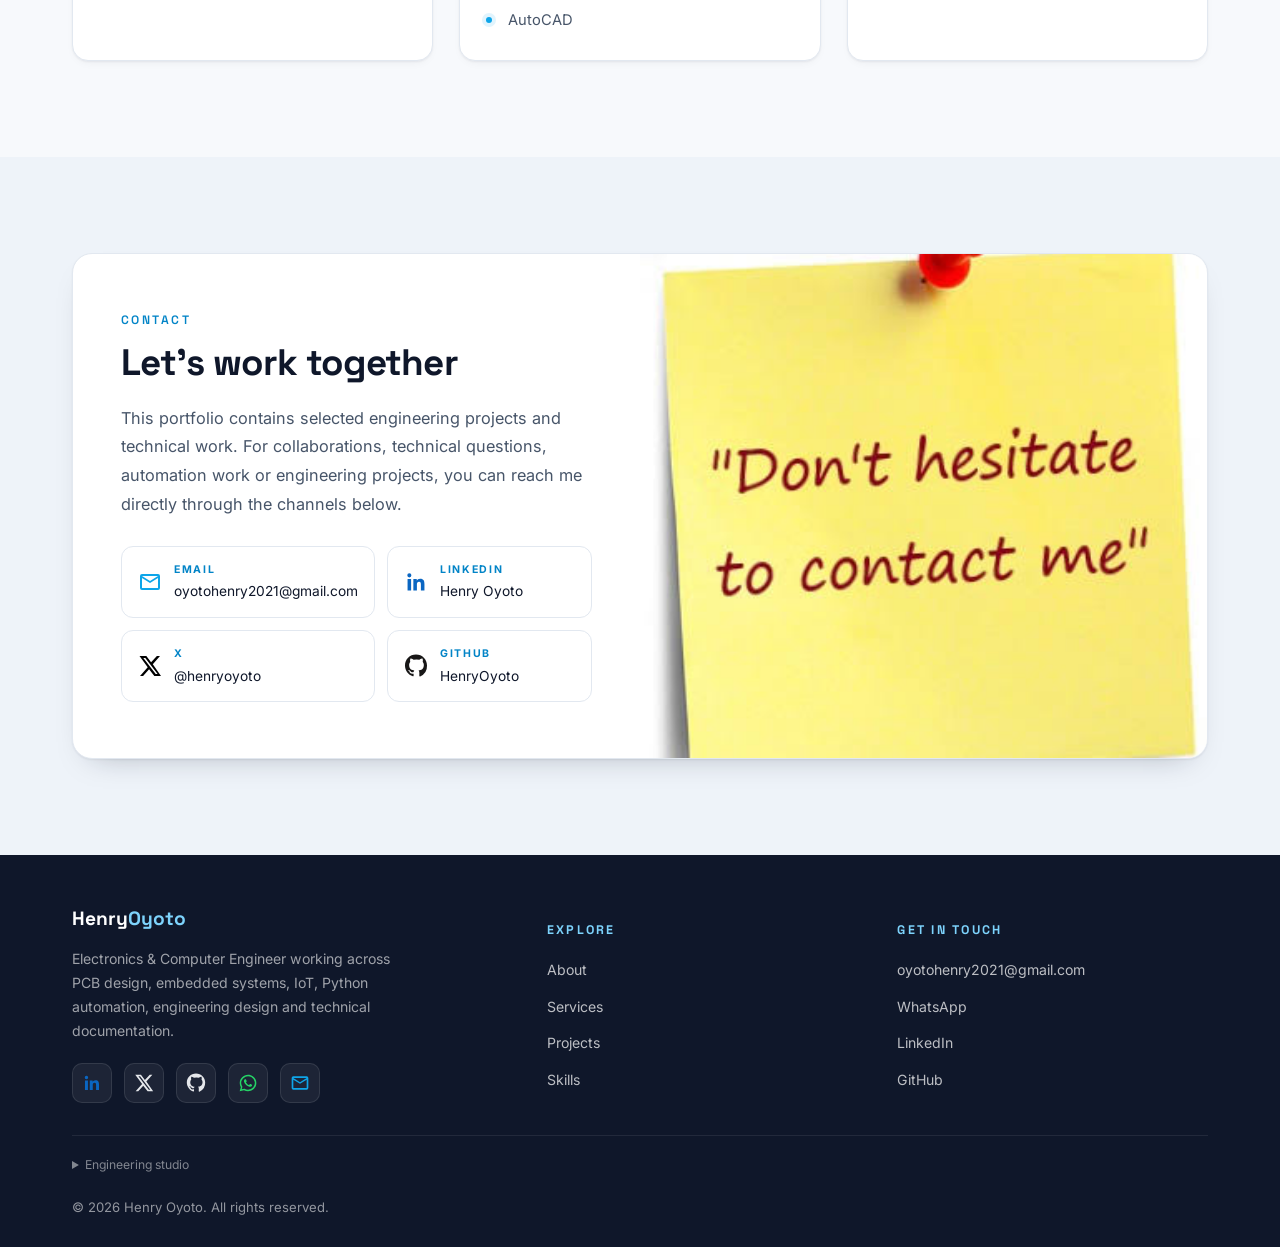
==== commit 7041aed5: "Update portfolio content and project images" ====
--- a/index.html
+++ b/index.html
@@ -3,8 +3,8 @@
 <head>
 <meta charset="UTF-8" />
 <meta name="viewport" content="width=device-width, initial-scale=1.0" />
-<title>Henry Oyoto | PCB Design, Python Automation & Technical Documentation</title>
-<meta name="description" content="Henry Oyoto is an Electronics and Computer Engineer specializing in PCB design, Python programming and technical documentation." />
+<title>Henry Oyoto | Electronics, Embedded Systems & Engineering</title>
+<meta name="description" content="Henry Oyoto is an Electronics and Computer Engineer working across PCB design, embedded systems, IoT, engineering design, Python automation and technical documentation." />
 <link rel="preconnect" href="https://fonts.googleapis.com" />
 <link rel="preconnect" href="https://fonts.gstatic.com" crossorigin />
 <link href="https://fonts.googleapis.com/css2?family=Space+Grotesk:wght@500;700&family=Inter:wght@400;500;600;700&display=swap" rel="stylesheet" />
@@ -38,12 +38,12 @@
   <div class="hero-inner">
     <p class="eyebrow">Electronics &amp; Computer Engineer</p>
     <h1>Hi, I'm <span>Henry Oyoto</span></h1>
-    <p class="hero-tagline">PCB Design &nbsp;|&nbsp; Python Automation &nbsp;|&nbsp; Technical Documentation</p>
+    <p class="hero-tagline">PCB Design &nbsp;|&nbsp; Embedded Systems &nbsp;|&nbsp; Python Automation &nbsp;|&nbsp; IoT</p>
     <p class="hero-text">
-      I specialize in hardware design, prograg automation, scripting and technical documentation. I use this
-      space to document my work, share engineering projects, and provide technical services
-      in PCB design, Python programming and technical documentation. I am also excellent at
-      AutoCAD design.
+      I design and develop electronics, embedded systems, connected devices and engineering software,
+      with supporting CAD, Python automation and technical documentation where the project requires it.
+      My work spans both hardware and software, from PCB development and embedded control to
+      scripting, data handling and office automation.
     </p>
     <div class="hero-actions">
       <a href="#projects" class="btn btn-primary">View Projects</a>
@@ -58,11 +58,11 @@
     <div class="about-copy">
       <h2>About</h2>
       <p class="section-lead">
-        I'm an Electronics and Computer Engineer who enjoys working where hardware 
-        and software meet. My work covers circuit design, PCB layout, embedded prototyping, 
-        and automation scripting, along with the technical documentation that keeps it all 
-        clear and usable. I care about doing things properly and documenting them well, 
-        because good engineering should be easy to understand, not just functional.
+        I'm an Electronics and Computer Engineer working across hardware and software. My work covers
+        circuit design, PCB layout, embedded systems, IoT, engineering CAD, Python automation and
+        the technical documentation that keeps a project clear and usable. I also build practical
+        scripts and automation workflows for Excel, PowerPoint, data processing and repetitive
+        office or engineering tasks.
       </p>
     </div>
     <div class="about-media">
@@ -80,61 +80,62 @@
   <div class="container">
     <h2>What I offer</h2>
     <p class="section-lead">
-      Focused engineering services delivered end-to-end, from the first schematic to the
-      final signed-off document.
+      Practical technical work across hardware, software, automation and engineering documentation.
     </p>
 
-    <div class="services-list">
+    <div class="services-list services-list-four">
       <article class="service-item">
-        <div class="service-media">
-          <img src="assets/images/services-pcb.jpg" alt="PCB design" loading="lazy" />
-        </div>
+        <div class="service-media"><img src="assets/images/services-pcb.jpg" alt="Electronics systems and PCB design" loading="lazy" /></div>
         <div class="service-body">
           <div class="service-index">01</div>
-          <h3>PCB Design</h3>
-          <ul>
-            <li>Circuit schematics</li>
-            <li>PCB layout</li>
-            <li>Component placement &amp; routing</li>
-            <li>3D board layouts</li>
-            <li>Bill of Materials (BOM)</li>
-            <li>Design review &amp; fabrication prep</li>
+          <h3>Electronics Systems &amp; PCB Design</h3>
+          <ul>
+            <li>Circuit schematics and component selection</li>
+            <li>PCB layout, routing and design-rule checks</li>
+            <li>3D board design and fabrication preparation</li>
+            <li>BOM preparation and design review</li>
           </ul>
         </div>
       </article>
 
       <article class="service-item">
-        <div class="service-media">
-          <img src="assets/images/services-python.jpg" alt="Python programming" loading="lazy" />
-        </div>
+        <div class="service-media"><img src="assets/images/projects-iot.jpg" alt="Embedded systems and IoT development" loading="lazy" /></div>
         <div class="service-body">
           <div class="service-index">02</div>
-          <h3>Python Programming</h3>
-          <ul>
-            <li>Python scripts &amp; small applications</li>
-            <li>Excel &amp; spreadsheet automation</li>
-            <li>Word &amp; PowerPoint automation</li>
-            <li>Data processing</li>
-            <li>Engineering &amp; office automation</li>
-            <li>Software development</li>
+          <h3>Embedded Systems &amp; IoT</h3>
+          <ul>
+            <li>ESP32, Arduino and microcontroller development</li>
+            <li>Sensor interfaces and device control</li>
+            <li>Data acquisition, connectivity and monitoring</li>
+            <li>Supporting dashboards or software where required</li>
           </ul>
         </div>
       </article>
 
       <article class="service-item">
-        <div class="service-media">
-          <img src="assets/images/services-docs.jpg" alt="Technical documentation" loading="lazy" />
-        </div>
+        <div class="service-media"><img src="assets/images/projects-python.jpg" alt="Python automation and data handling" loading="lazy" /></div>
         <div class="service-body">
           <div class="service-index">03</div>
-          <h3>Technical Documentation</h3>
-          <ul>
-            <li>Technical reports</li>
-            <li>Project documentation</li>
-            <li>Project Presentations</li>
-            <li>Project Proposals</li>
-            <li>System &amp; project descriptions</li>
-            <li>User &amp; technical guides</li>
+          <h3>Python Automation &amp; Data Work</h3>
+          <ul>
+            <li>Python scripting and workflow automation</li>
+            <li>Excel automation, report generation and data handling</li>
+            <li>PowerPoint and document generation with Python</li>
+            <li>Small desktop tools for repetitive tasks</li>
+          </ul>
+        </div>
+      </article>
+
+      <article class="service-item">
+        <div class="service-media"><img src="assets/images/services-docs.jpg" alt="Engineering design and documentation" loading="lazy" /></div>
+        <div class="service-body">
+          <div class="service-index">04</div>
+          <h3>Engineering Design &amp; Documentation</h3>
+          <ul>
+            <li>AutoCAD and engineering drawings</li>
+            <li>Technical reports, project documentation and proposals</li>
+            <li>PowerPoint presentations and technical illustrations</li>
+            <li>Design notes, test records and handover documents</li>
           </ul>
         </div>
       </article>
@@ -147,62 +148,124 @@
   <div class="container">
     <h2>Selected Projects</h2>
     <p class="section-lead">
-      A snapshot of engineering projects across embedded systems, IoT prototypes, PCB design and Python
-      automation. Full sources are available on GitHub.
+      A snapshot of work across embedded systems, IoT, PCB design, robotics and Python automation.
+      Full sources are available on GitHub.
     </p>
 
-    <div class="projects-stack">
-      <a class="project-row"
-         href="https://github.com/HenryOyoto/Arduino-IoT-and-Embedded-Projects"
-         target="_blank" rel="noreferrer">
-        <div class="project-media">
-          <img src="assets/images/projects-iot.jpg" alt="IoT and embedded projects" loading="lazy" />
-        </div>
-        <div class="project-text">
-          <h3>IoT &amp; Embedded Projects</h3>
-          <p>Practical, hands-on projects involving microcontrollers, sensors, data collection and device control. 
-            I work with platforms such as Arduino and ESP32 to build working prototypes, from wiring and 
-            firmware to sensor integration, real-time data logging, and remote device control over Wi-Fi and 
-            Bluetooth.</p>
-          <span class="project-cta">Browse repositories →</span>
-        </div>
-      </a>
-
-      <a class="project-row reverse"
-         href="https://github.com/HenryOyoto/PCB-Design-Projects"
-         target="_blank" rel="noreferrer">
-        <div class="project-media">
-          <img src="assets/images/projects-pcb.jpg" alt="PCB design projects" loading="lazy" />
-        </div>
-        <div class="project-text">
-          <h3>PCB Design Projects</h3>
-          <p>Schematic, PCB layout, 3D board and electronics design projects, ready for fabrication 
-            and review. Each project covers the full design flow, from initial schematic capture and 
-            component selection through to multi-layer PCB layout, 3D board modelling and design-rule 
-            checks. Boards are prepared with fabrication outputs, assembly drawings and Bills of 
-            Materials, so they can be reviewed, quoted and sent to a manufacturer without rework.</p>
-          <span class="project-cta">Browse repositories →</span>
-        </div>
-      </a>
-
-      <a class="project-row"
-         href="https://github.com/HenryOyoto/Python-Projects"
-         target="_blank" rel="noreferrer">
-        <div class="project-media">
-          <img src="assets/images/projects-python.jpg" alt="Python projects" loading="lazy" />
-        </div>
-        <div class="project-text">
-          <h3>Python Projects</h3>
-          <p>Python projects involving automation, data handling, software development and practical 
-            engineering applications. Work includes writing scripts that remove repetitive manual tasks,
-             building small tools and applications, cleaning, processing and visualising data, and 
-             automating everyday workflows across Excel, Word and PowerPoint. Projects are structured f
-             or real use, with clear code, sensible error handling and documentation, so they can be 
-             picked up, run and extended without guesswork.</p>
-          <span class="project-cta">Browse repositories →</span>
-        </div>
-      </a>
-    </div>
+    <div class="projects-grid">
+      <article class="project-card">
+        <a href="https://github.com/HenryOyoto/AeroCore-Flight-Controller" target="_blank" rel="noreferrer" class="project-card-media">
+          <img src="assets/images/portfolio-projects/esp32-drone-flight-controller-pcb.jpg" alt="ESP32 Drone Flight Controller PCB" loading="lazy" />
+        </a>
+        <div class="project-card-body">
+          <p class="project-meta">PCB Design · Embedded Systems</p>
+          <h3>ESP32 Drone Flight Controller PCB</h3>
+          <p>Custom flight-controller hardware developed around ESP32, covering schematic capture, board layout, connector access and the embedded control architecture.</p>
+          <div class="project-links">
+            <a href="https://github.com/HenryOyoto/AeroCore-Flight-Controller" target="_blank" rel="noreferrer">GitHub repository →</a>
+          </div>
+        </div>
+      </article>
+      <article class="project-card">
+        <a href="https://github.com/HenryOyoto/ESP32-Health-Data-Acquisition-and-Monitoring-Unit" target="_blank" rel="noreferrer" class="project-card-media">
+          <img src="assets/images/portfolio-projects/esp32-health-data-acquisition-monitoring-unit.jpg" alt="ESP32 Health Data Acquisition & Monitoring Unit" loading="lazy" />
+        </a>
+        <div class="project-card-body">
+          <p class="project-meta">Embedded Hardware · Data Acquisition</p>
+          <h3>ESP32 Health Data Acquisition & Monitoring Unit</h3>
+          <p>An ESP32-based acquisition unit integrating sensor interfaces, a custom PCB and the supporting electronics needed for structured data collection and monitoring.</p>
+          <div class="project-links">
+            <a href="https://github.com/HenryOyoto/ESP32-Health-Data-Acquisition-and-Monitoring-Unit" target="_blank" rel="noreferrer">GitHub repository →</a>
+          </div>
+        </div>
+      </article>
+      <article class="project-card">
+        <a href="https://github.com/HenryOyoto/Tokenized-Biometrics-Enhanced-School-Feeding-Program" target="_blank" rel="noreferrer" class="project-card-media">
+          <img src="assets/images/portfolio-projects/tokenized-biometrics-school-feeding-program.jpg" alt="Tokenized Biometrics-Enhanced School Feeding Program" loading="lazy" />
+        </a>
+        <div class="project-card-body">
+          <p class="project-meta">IoT · Biometrics · Embedded Systems</p>
+          <h3>Tokenized Biometrics-Enhanced School Feeding Program</h3>
+          <p>A connected embedded system combining fingerprint verification, payment workflow, device hardware and web-based monitoring into one operational process.</p>
+          <div class="project-links">
+            <a href="https://github.com/HenryOyoto/Tokenized-Biometrics-Enhanced-School-Feeding-Program" target="_blank" rel="noreferrer">GitHub repository →</a>
+          </div>
+        </div>
+      </article>
+      <article class="project-card">
+        <a href="https://github.com/HenryOyoto/Excel-Automation-System-GUI-Based" target="_blank" rel="noreferrer" class="project-card-media">
+          <img src="assets/images/portfolio-projects/excel-automation-system.jpg" alt="Excel Automation System" loading="lazy" />
+        </a>
+        <div class="project-card-body">
+          <p class="project-meta">Python · Automation</p>
+          <h3>Excel Automation System</h3>
+          <p>A practical Python application for reducing repetitive spreadsheet work through structured inputs, processing and generated Excel outputs.</p>
+          <div class="project-links">
+            <a href="https://github.com/HenryOyoto/Excel-Automation-System-GUI-Based" target="_blank" rel="noreferrer">GitHub repository →</a>
+          </div>
+        </div>
+      </article>
+      <article class="project-card">
+        <a href="https://github.com/HenryOyoto/Work-Tracker-Desktop-App" target="_blank" rel="noreferrer" class="project-card-media">
+          <img src="assets/images/portfolio-projects/work-tracker-desktop-app.jpg" alt="Work Tracker Desktop App" loading="lazy" />
+        </a>
+        <div class="project-card-body">
+          <p class="project-meta">Python · Desktop Software</p>
+          <h3>Work Tracker Desktop App</h3>
+          <p>A desktop application for organizing client work, project activity, records, reports and related administrative workflows.</p>
+          <div class="project-links">
+            <a href="https://github.com/HenryOyoto/Work-Tracker-Desktop-App" target="_blank" rel="noreferrer">GitHub repository →</a>
+          </div>
+        </div>
+      </article>
+      <article class="project-card">
+        <a href="https://github.com/HenryOyoto/PCB-Design-Review-and-DFM" target="_blank" rel="noreferrer" class="project-card-media">
+          <img src="assets/images/portfolio-projects/pcb-design-review-dfm.jpg" alt="PCB Design Review & DFM" loading="lazy" />
+        </a>
+        <div class="project-card-body">
+          <p class="project-meta">PCB Review · Manufacturing Preparation</p>
+          <h3>PCB Design Review & DFM</h3>
+          <p>A design-review workflow focused on identifying layout and manufacturing issues before a PCB is released for fabrication.</p>
+          <div class="project-links">
+            <a href="https://github.com/HenryOyoto/PCB-Design-Review-and-DFM" target="_blank" rel="noreferrer">GitHub repository →</a>
+          </div>
+        </div>
+      </article>
+      <article class="project-card">
+        <a href="https://github.com/HenryOyoto/Autonomous-4-Wheel-Robot" target="_blank" rel="noreferrer" class="project-card-media">
+          <img src="assets/images/portfolio-projects/autonomous-4-wheel-robot.jpg" alt="Autonomous 4-Wheel Robot" loading="lazy" />
+        </a>
+        <div class="project-card-body">
+          <p class="project-meta">Robotics · Embedded Systems</p>
+          <h3>Autonomous 4-Wheel Robot</h3>
+          <p>A four-wheel robotic platform integrating sensors, control logic and navigation testing for autonomous movement.</p>
+          <div class="project-links">
+            <a href="https://github.com/HenryOyoto/Autonomous-4-Wheel-Robot" target="_blank" rel="noreferrer">GitHub repository →</a>
+          </div>
+        </div>
+      </article>
+      <article class="project-card">
+        <a href="https://github.com/HenryOyoto/Smart-Parking-and-Management-System-with-Mpesa-Integration" target="_blank" rel="noreferrer" class="project-card-media">
+          <img src="assets/images/portfolio-projects/smart-parking-management-system-mpesa.jpg" alt="Smart Parking & Management System with M-Pesa Integration" loading="lazy" />
+        </a>
+        <div class="project-card-body">
+          <p class="project-meta">IoT · Embedded Systems · Payments</p>
+          <h3>Smart Parking & Management System with M-Pesa Integration</h3>
+          <p>A connected parking concept combining slot sensing, live status monitoring and an M-Pesa payment workflow.</p>
+          <div class="project-links">
+            <a href="https://github.com/HenryOyoto/Smart-Parking-and-Management-System-with-Mpesa-Integration" target="_blank" rel="noreferrer">GitHub repository →</a>
+          </div>
+        </div>
+      </article>
+    </div>
+
+    <details class="studio-note">
+      <summary>Professional studio work</summary>
+      <div class="studio-note-body">
+        <p>Some selected projects are also developed and documented through my engineering studio, <strong>DIELCHA DIGILAB</strong>. The portfolio remains focused on my personal engineering record, while the studio provides a separate home for client-facing engineering work.</p>
+        <a href="https://github.com/DielchaDigilab" target="_blank" rel="noreferrer">Engineering studio →</a>
+      </div>
+    </details>
   </div>
 </section>
 
@@ -284,10 +347,9 @@
         <p class="section-label">Contact</p>
         <h2>Let's work together</h2>
         <p class="section-lead">
-          This profile contains selected engineering projects, technical documentation, experiments 
-          and work related to PCB design, Python programming and embedded systems. If you'd like to 
-          discuss a project, request a quote, or simply ask a question, feel free to reach out 
-          through any of the channels below, I'll get back to you as soon as I can.
+          This portfolio contains selected engineering projects and technical work. For collaborations,
+          technical questions, automation work or engineering projects, you can reach me directly through
+          the channels below.
         </p>
 
         <div class="contact-links">
@@ -335,9 +397,8 @@
       <div class="footer-brand">
         <div class="logo">Henry<span style="color:#7dd3fc">Oyoto</span></div>
         <p>
-          Electronics &amp; Computer Engineer: PCB design, Python Automation
-          and technical documentation. Building careful, well-documented
-          engineering work.
+          Electronics &amp; Computer Engineer working across PCB design, embedded systems,
+          IoT, Python automation, engineering design and technical documentation.
         </p>
         <div class="footer-social">
           <a href="https://www.linkedin.com/in/henryoyoto" target="_blank" rel="noreferrer" aria-label="LinkedIn">
@@ -378,6 +439,13 @@
         </ul>
       </div>
     </div>
+    <details class="studio-footer">
+      <summary>Engineering studio</summary>
+      <div class="studio-footer-content">
+        <span>Selected professional work is also developed through <strong>DIELCHA DIGILAB</strong>.</span>
+        <a href="https://github.com/DielchaDigilab" target="_blank" rel="noreferrer">Studio profile ↗</a>
+      </div>
+    </details>
     <div class="footer-bottom">
       <span>© <span id="year"></span> Henry Oyoto. All rights reserved.</span>
     </div>
--- a/css/style.css
+++ b/css/style.css
@@ -94,6 +94,7 @@
   transform: scaleX(0); transform-origin: left; transition: transform 0.25s;
 }
 .nav a:hover { color: var(--ink); }
+.nav-company { color: var(--accent-2) !important; font-weight: 700 !important; }
 .nav a:hover::after { transform: scaleX(1); }
 
 .nav-toggle {
@@ -205,6 +206,8 @@
 .btn-outline:hover {
   border-color: #fff; background: rgba(255,255,255,0.15); transform: translateY(-2px);
 }
+.btn-company { background: #fff; color: var(--ink); border-color: rgba(255,255,255,0.8); }
+.btn-company:hover { background: #e0f2fe; border-color: #e0f2fe; transform: translateY(-2px); }
 
 /* =========================================================
    SECTIONS
@@ -393,6 +396,54 @@
   font-weight: 600; color: var(--accent-2); font-size: 0.9rem;
 }
 .project-row:hover .project-cta { color: var(--accent); }
+
+/* =========================================================
+   PROJECT GRID — shared visual language with DIELCHA case studies
+   ========================================================= */
+.projects-grid {
+  display: grid;
+  grid-template-columns: repeat(2, minmax(0, 1fr));
+  gap: 22px;
+  margin-top: 34px;
+}
+.project-card {
+  background: var(--card);
+  border: 1px solid var(--border);
+  border-radius: var(--radius);
+  overflow: hidden;
+  box-shadow: var(--shadow-sm);
+  display: flex;
+  flex-direction: column;
+  transition: transform .2s ease, box-shadow .2s ease, border-color .2s ease;
+}
+.project-card:hover {
+  transform: translateY(-4px);
+  border-color: var(--border-2);
+  box-shadow: var(--shadow);
+}
+.project-card-media {
+  display: block;
+  aspect-ratio: 16 / 9;
+  overflow: hidden;
+  background: #e2e8f0;
+}
+.project-card-media img { width: 100%; height: 100%; object-fit: cover; transition: transform .35s ease; }
+.project-card:hover .project-card-media img { transform: scale(1.025); }
+.project-card-body { padding: 24px; display: flex; flex-direction: column; flex: 1; }
+.project-meta { color: var(--accent-2); font-size: .76rem; font-weight: 700; text-transform: uppercase; letter-spacing: .08em; margin-bottom: 9px; }
+.project-card h3 { font-size: 1.22rem; margin-bottom: 10px; }
+.project-card-body > p:not(.project-meta) { color: var(--ink-soft); font-size: .94rem; line-height: 1.7; }
+.project-links { margin-top: auto; padding-top: 18px; }
+.project-links a { color: var(--accent-2); font-weight: 700; font-size: .9rem; }
+.project-links a:hover { text-decoration: underline; }
+.projects-note {
+  margin-top: 26px; padding: 20px 22px; border: 1px solid var(--border);
+  border-left: 4px solid var(--accent); border-radius: var(--radius-sm); background: var(--card);
+  display: flex; align-items: center; justify-content: space-between; gap: 24px;
+}
+.projects-note p { color: var(--ink-soft); max-width: 760px; }
+.projects-note strong { color: var(--ink); }
+.projects-note a { color: var(--accent-2); font-weight: 700; white-space: nowrap; }
 
 /* =========================================================
    TOOLS strip
@@ -709,4 +760,56 @@
 @media (max-width: 520px) {
   .footer-top { grid-template-columns: 1fr; }
   .contact-copy { padding: 32px 22px; }
-}+}
+
+@media (max-width: 900px) {
+  .projects-grid { grid-template-columns: 1fr; }
+  .projects-note { align-items: flex-start; flex-direction: column; }
+}
+@media (max-width: 760px) {
+  .nav-company { display: none; }
+}
+
+/* Quiet professional-studio references: intentionally unobtrusive on the personal portfolio. */
+.studio-note {
+  margin: 2.5rem auto 0;
+  max-width: 760px;
+  border-top: 1px solid rgba(0,0,0,.10);
+  padding-top: .9rem;
+  font-size: .82rem;
+  color: #6b7280;
+}
+.studio-note summary {
+  cursor: pointer;
+  width: fit-content;
+  color: #6b7280;
+  font-weight: 600;
+}
+.studio-note summary:hover { color: #111827; }
+.studio-note-body {
+  margin-top: .8rem;
+  padding: 1rem 1.1rem;
+  border-left: 2px solid #22c55e;
+  background: rgba(0,0,0,.025);
+  line-height: 1.7;
+}
+.studio-note-body p { margin: 0 0 .6rem; }
+.studio-note-body a { font-weight: 600; }
+.studio-footer {
+  margin: 1.2rem 0;
+  font-size: .76rem;
+  color: rgba(255,255,255,.48);
+}
+.studio-footer summary {
+  cursor: pointer;
+  width: fit-content;
+}
+.studio-footer summary:hover { color: rgba(255,255,255,.78); }
+.studio-footer-content {
+  display: flex;
+  gap: .8rem;
+  align-items: center;
+  flex-wrap: wrap;
+  margin-top: .5rem;
+}
+.studio-footer-content a { color: inherit; }
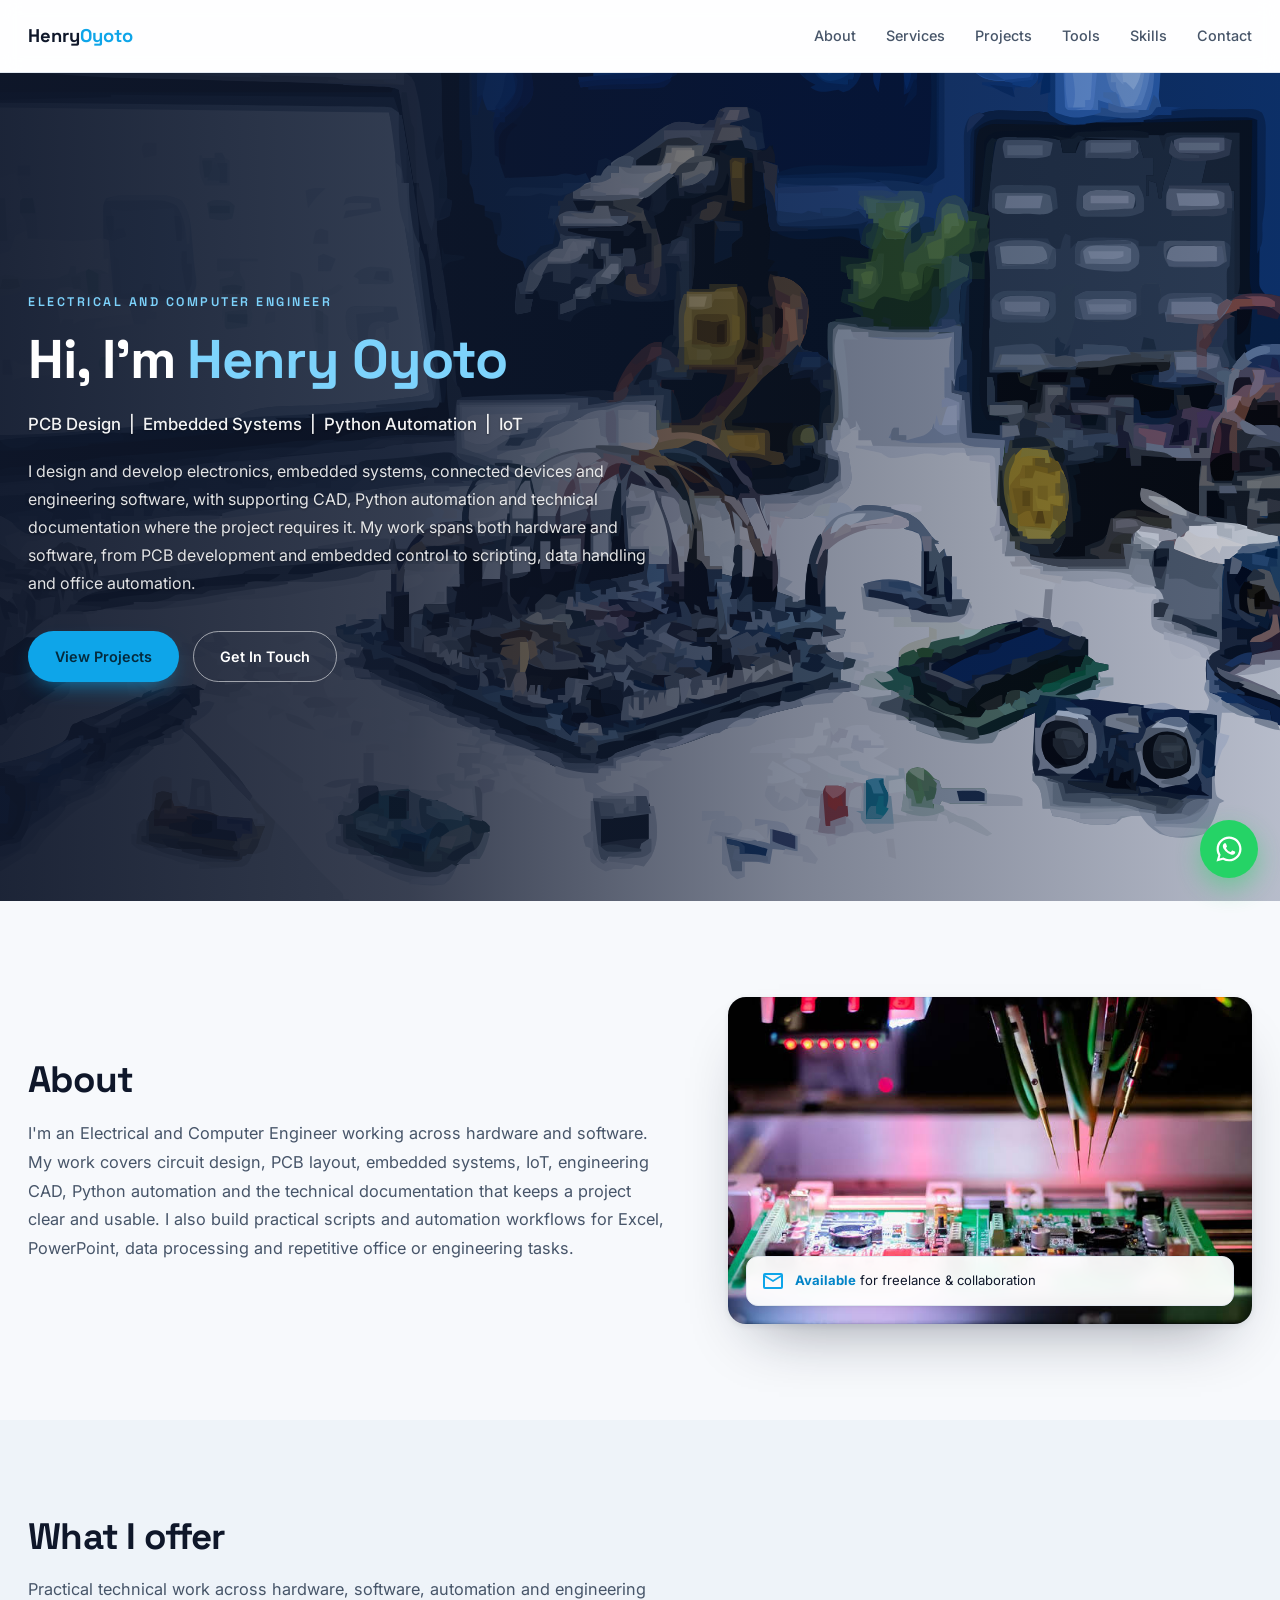
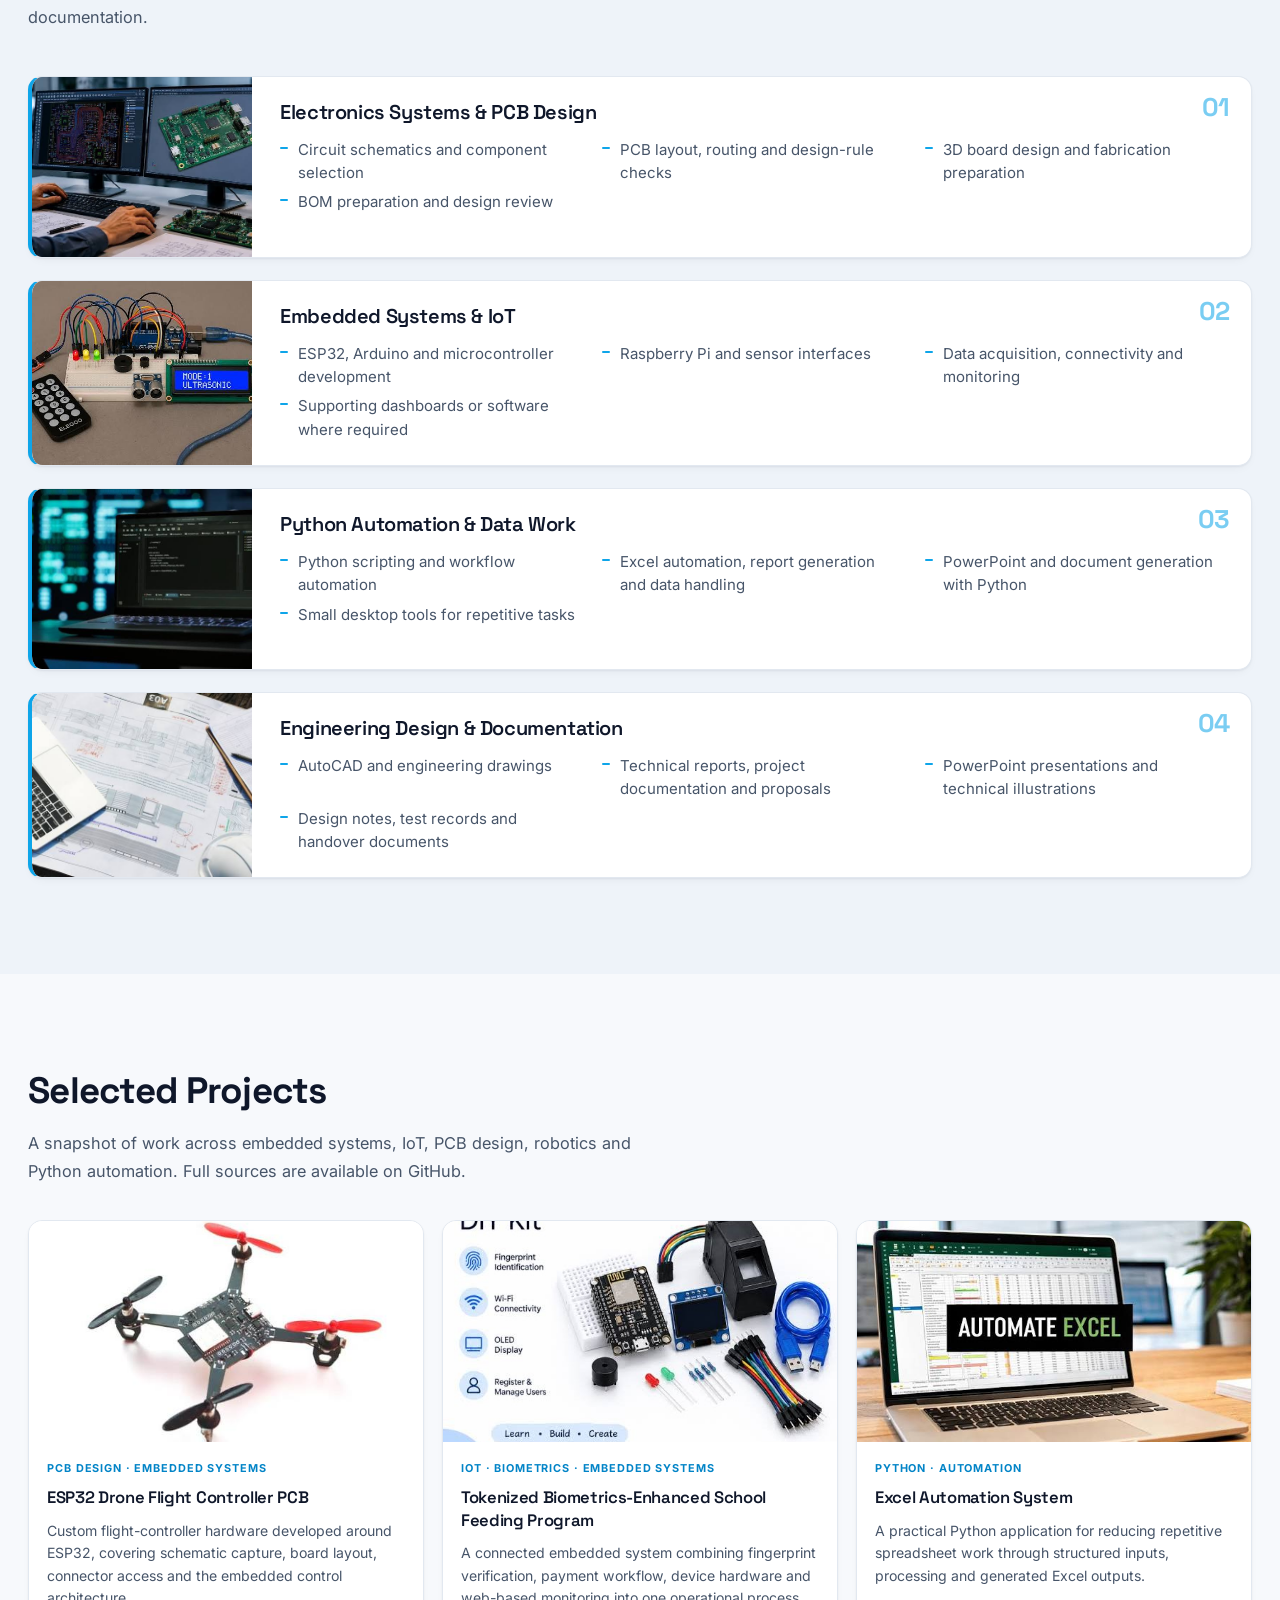
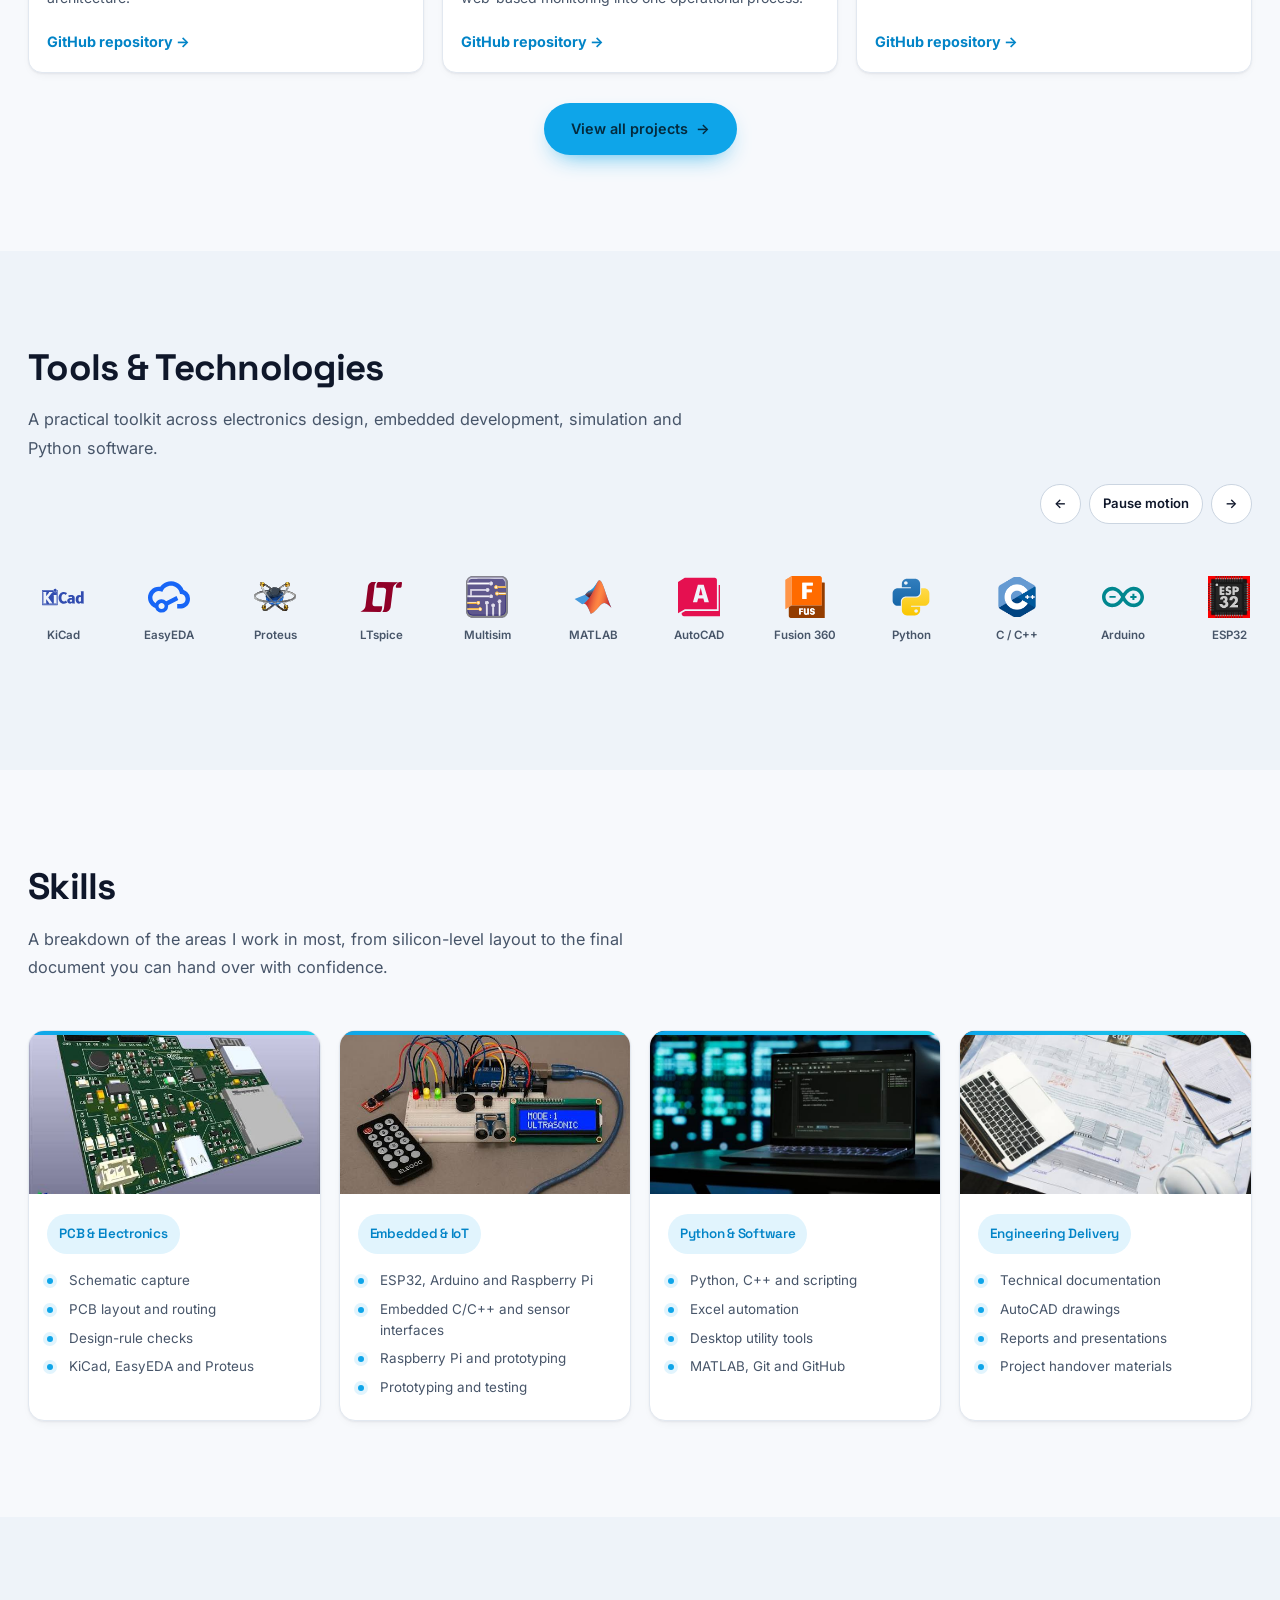
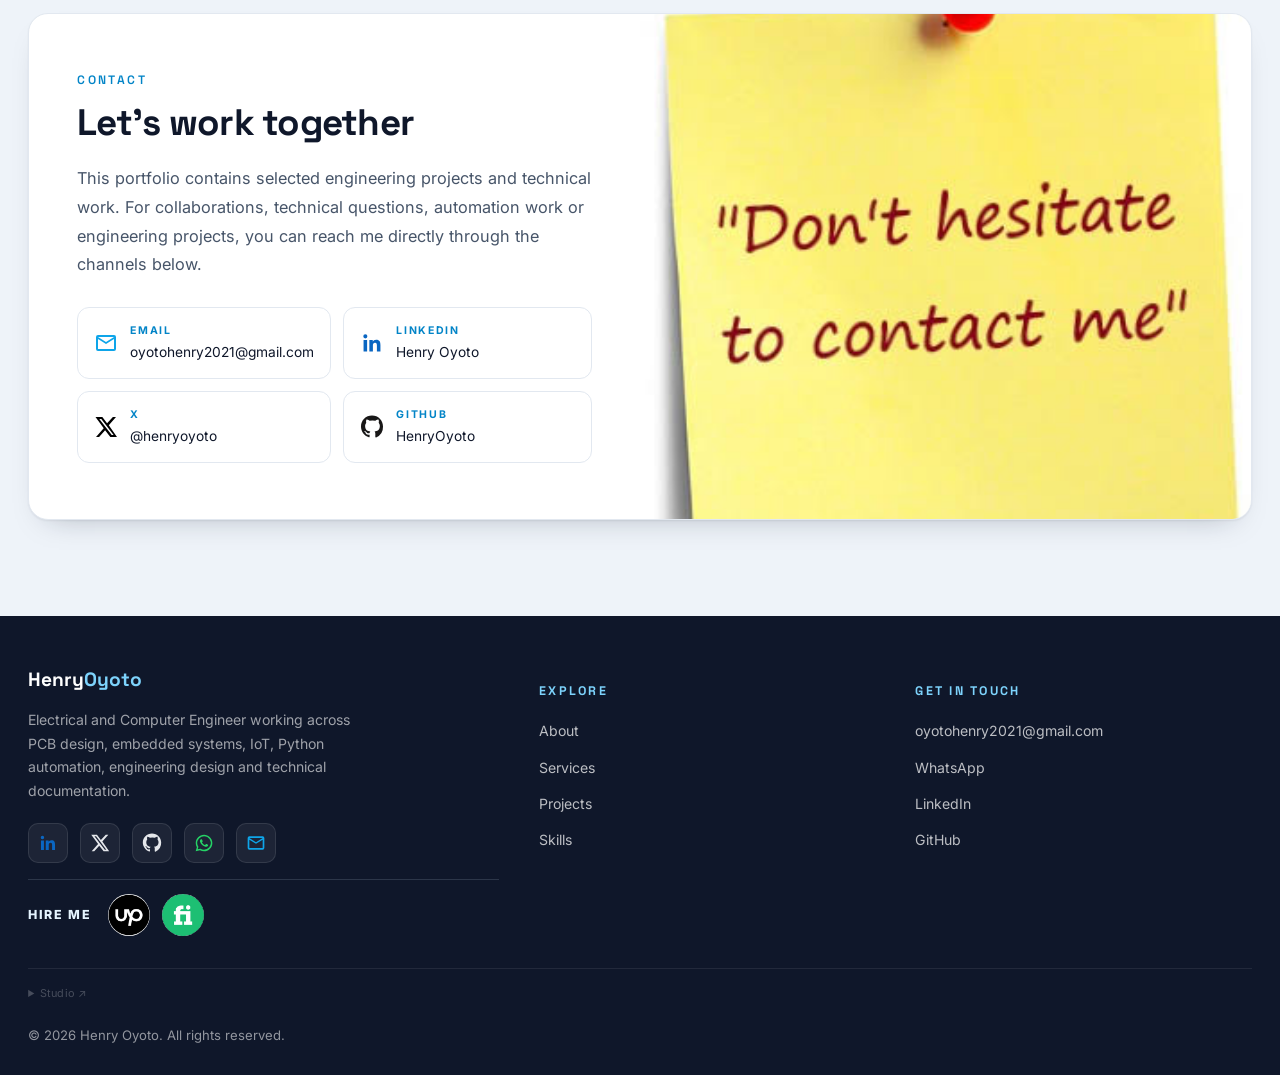
==== commit b9bb887a: "Update portfolio freelance profile links" ====
--- a/index.html
+++ b/index.html
@@ -3,11 +3,12 @@
 <head>
 <meta charset="UTF-8" />
 <meta name="viewport" content="width=device-width, initial-scale=1.0" />
-<title>Henry Oyoto | Electronics, Embedded Systems & Engineering</title>
-<meta name="description" content="Henry Oyoto is an Electronics and Computer Engineer working across PCB design, embedded systems, IoT, engineering design, Python automation and technical documentation." />
+<title>Henry Oyoto | Electrical and Computer Engineer</title>
+<meta name="description" content="Henry Oyoto is an Electrical and Computer Engineer focused on PCB design, embedded systems, IoT and Python automation." />
 <link rel="preconnect" href="https://fonts.googleapis.com" />
 <link rel="preconnect" href="https://fonts.gstatic.com" crossorigin />
 <link href="https://fonts.googleapis.com/css2?family=Space+Grotesk:wght@500;700&family=Inter:wght@400;500;600;700&display=swap" rel="stylesheet" />
+<link rel="icon" type="image/svg+xml" href="assets/icons/favicon.svg" />
 <link rel="stylesheet" href="css/style.css" />
 </head>
 <body>
@@ -32,11 +33,11 @@
 
 <!-- ============ HERO — full-bleed background, text LEFT-aligned ============ -->
 <section class="hero">
-  <img class="hero-bg" src="assets/images/hero-bg.jpg" alt="" aria-hidden="true" />
+  <img class="hero-bg" src="assets/images/hero-home-embedded-systems.svg" alt="" aria-hidden="true" />
   <div class="hero-overlay"></div>
 
   <div class="hero-inner">
-    <p class="eyebrow">Electronics &amp; Computer Engineer</p>
+    <p class="eyebrow">Electrical and Computer Engineer </p>
     <h1>Hi, I'm <span>Henry Oyoto</span></h1>
     <p class="hero-tagline">PCB Design &nbsp;|&nbsp; Embedded Systems &nbsp;|&nbsp; Python Automation &nbsp;|&nbsp; IoT</p>
     <p class="hero-text">
@@ -58,7 +59,7 @@
     <div class="about-copy">
       <h2>About</h2>
       <p class="section-lead">
-        I'm an Electronics and Computer Engineer working across hardware and software. My work covers
+        I'm an Electrical and Computer Engineer working across hardware and software. My work covers
         circuit design, PCB layout, embedded systems, IoT, engineering CAD, Python automation and
         the technical documentation that keeps a project clear and usable. I also build practical
         scripts and automation workflows for Excel, PowerPoint, data processing and repetitive
@@ -105,7 +106,7 @@
           <h3>Embedded Systems &amp; IoT</h3>
           <ul>
             <li>ESP32, Arduino and microcontroller development</li>
-            <li>Sensor interfaces and device control</li>
+            <li>Raspberry Pi and sensor interfaces</li>
             <li>Data acquisition, connectivity and monitoring</li>
             <li>Supporting dashboards or software where required</li>
           </ul>
@@ -152,8 +153,8 @@
       Full sources are available on GitHub.
     </p>
 
-    <div class="projects-grid">
-      <article class="project-card">
+    <div class="projects-grid projects-grid-featured">
+<article class="project-card">
         <a href="https://github.com/HenryOyoto/AeroCore-Flight-Controller" target="_blank" rel="noreferrer" class="project-card-media">
           <img src="assets/images/portfolio-projects/esp32-drone-flight-controller-pcb.jpg" alt="ESP32 Drone Flight Controller PCB" loading="lazy" />
         </a>
@@ -166,20 +167,7 @@
           </div>
         </div>
       </article>
-      <article class="project-card">
-        <a href="https://github.com/HenryOyoto/ESP32-Health-Data-Acquisition-and-Monitoring-Unit" target="_blank" rel="noreferrer" class="project-card-media">
-          <img src="assets/images/portfolio-projects/esp32-health-data-acquisition-monitoring-unit.jpg" alt="ESP32 Health Data Acquisition & Monitoring Unit" loading="lazy" />
-        </a>
-        <div class="project-card-body">
-          <p class="project-meta">Embedded Hardware · Data Acquisition</p>
-          <h3>ESP32 Health Data Acquisition & Monitoring Unit</h3>
-          <p>An ESP32-based acquisition unit integrating sensor interfaces, a custom PCB and the supporting electronics needed for structured data collection and monitoring.</p>
-          <div class="project-links">
-            <a href="https://github.com/HenryOyoto/ESP32-Health-Data-Acquisition-and-Monitoring-Unit" target="_blank" rel="noreferrer">GitHub repository →</a>
-          </div>
-        </div>
-      </article>
-      <article class="project-card">
+<article class="project-card">
         <a href="https://github.com/HenryOyoto/Tokenized-Biometrics-Enhanced-School-Feeding-Program" target="_blank" rel="noreferrer" class="project-card-media">
           <img src="assets/images/portfolio-projects/tokenized-biometrics-school-feeding-program.jpg" alt="Tokenized Biometrics-Enhanced School Feeding Program" loading="lazy" />
         </a>
@@ -192,7 +180,7 @@
           </div>
         </div>
       </article>
-      <article class="project-card">
+<article class="project-card">
         <a href="https://github.com/HenryOyoto/Excel-Automation-System-GUI-Based" target="_blank" rel="noreferrer" class="project-card-media">
           <img src="assets/images/portfolio-projects/excel-automation-system.jpg" alt="Excel Automation System" loading="lazy" />
         </a>
@@ -205,74 +193,17 @@
           </div>
         </div>
       </article>
-      <article class="project-card">
-        <a href="https://github.com/HenryOyoto/Work-Tracker-Desktop-App" target="_blank" rel="noreferrer" class="project-card-media">
-          <img src="assets/images/portfolio-projects/work-tracker-desktop-app.jpg" alt="Work Tracker Desktop App" loading="lazy" />
-        </a>
-        <div class="project-card-body">
-          <p class="project-meta">Python · Desktop Software</p>
-          <h3>Work Tracker Desktop App</h3>
-          <p>A desktop application for organizing client work, project activity, records, reports and related administrative workflows.</p>
-          <div class="project-links">
-            <a href="https://github.com/HenryOyoto/Work-Tracker-Desktop-App" target="_blank" rel="noreferrer">GitHub repository →</a>
-          </div>
-        </div>
-      </article>
-      <article class="project-card">
-        <a href="https://github.com/HenryOyoto/PCB-Design-Review-and-DFM" target="_blank" rel="noreferrer" class="project-card-media">
-          <img src="assets/images/portfolio-projects/pcb-design-review-dfm.jpg" alt="PCB Design Review & DFM" loading="lazy" />
-        </a>
-        <div class="project-card-body">
-          <p class="project-meta">PCB Review · Manufacturing Preparation</p>
-          <h3>PCB Design Review & DFM</h3>
-          <p>A design-review workflow focused on identifying layout and manufacturing issues before a PCB is released for fabrication.</p>
-          <div class="project-links">
-            <a href="https://github.com/HenryOyoto/PCB-Design-Review-and-DFM" target="_blank" rel="noreferrer">GitHub repository →</a>
-          </div>
-        </div>
-      </article>
-      <article class="project-card">
-        <a href="https://github.com/HenryOyoto/Autonomous-4-Wheel-Robot" target="_blank" rel="noreferrer" class="project-card-media">
-          <img src="assets/images/portfolio-projects/autonomous-4-wheel-robot.jpg" alt="Autonomous 4-Wheel Robot" loading="lazy" />
-        </a>
-        <div class="project-card-body">
-          <p class="project-meta">Robotics · Embedded Systems</p>
-          <h3>Autonomous 4-Wheel Robot</h3>
-          <p>A four-wheel robotic platform integrating sensors, control logic and navigation testing for autonomous movement.</p>
-          <div class="project-links">
-            <a href="https://github.com/HenryOyoto/Autonomous-4-Wheel-Robot" target="_blank" rel="noreferrer">GitHub repository →</a>
-          </div>
-        </div>
-      </article>
-      <article class="project-card">
-        <a href="https://github.com/HenryOyoto/Smart-Parking-and-Management-System-with-Mpesa-Integration" target="_blank" rel="noreferrer" class="project-card-media">
-          <img src="assets/images/portfolio-projects/smart-parking-management-system-mpesa.jpg" alt="Smart Parking & Management System with M-Pesa Integration" loading="lazy" />
-        </a>
-        <div class="project-card-body">
-          <p class="project-meta">IoT · Embedded Systems · Payments</p>
-          <h3>Smart Parking & Management System with M-Pesa Integration</h3>
-          <p>A connected parking concept combining slot sensing, live status monitoring and an M-Pesa payment workflow.</p>
-          <div class="project-links">
-            <a href="https://github.com/HenryOyoto/Smart-Parking-and-Management-System-with-Mpesa-Integration" target="_blank" rel="noreferrer">GitHub repository →</a>
-          </div>
-        </div>
-      </article>
-    </div>
-
-    <details class="studio-note">
-      <summary>Professional studio work</summary>
-      <div class="studio-note-body">
-        <p>Some selected projects are also developed and documented through my engineering studio, <strong>DIELCHA DIGILAB</strong>. The portfolio remains focused on my personal engineering record, while the studio provides a separate home for client-facing engineering work.</p>
-        <a href="https://github.com/DielchaDigilab" target="_blank" rel="noreferrer">Engineering studio →</a>
-      </div>
-    </details>
-  </div>
+    </div>
+    <div class="projects-actions"><a class="btn btn-primary" href="projects.html">View all projects <span aria-hidden="true">→</span></a></div>
+</div>
 </section>
 
 <!-- ============ TOOLS ============ -->
 <section class="section section-alt" id="tools">
   <div class="container">
-    <h2>Tools & Technologies I build with</h2>
+    <h2>Tools &amp; Technologies</h2>
+    <p class="section-lead">A practical toolkit across electronics design, embedded development, simulation and Python software.</p>
+    <div class="tools-controls" aria-label="Technology carousel controls"><button type="button" id="toolsPrev" aria-label="Scroll tools left">←</button><button type="button" id="toolsPause" aria-pressed="false">Pause motion</button><button type="button" id="toolsNext" aria-label="Scroll tools right">→</button></div>
   </div>
   <div class="tools-track-wrap">
     <div class="tools-track" id="toolsTrack"></div>
@@ -288,53 +219,11 @@
       document you can hand over with confidence.
     </p>
 
-    <div class="skills-grid">
-      <article class="skill-card">
-        <div class="skill-media">
-          <img src="assets/images/projects-python.jpg" alt="Programming" loading="lazy" />
-        </div>
-        <div class="skill-body">
-          <h3>Programming</h3>
-          <ul>
-            <li>Python</li>
-            <li>Embedded C/C++</li>
-            <li>GitHub &amp; version control</li>
-          </ul>
-        </div>
-      </article>
-
-      <article class="skill-card">
-        <div class="skill-media">
-          <img src="assets/images/soldering.jpg" alt="PCB, electronics and software design" loading="lazy" />
-        </div>
-        <div class="skill-body">
-          <h3>PCB, Electronics &amp; Software Design</h3>
-          <ul>
-            <li>PCB Design: KiCad, EasyEDA, Proteus, Eagle, Altium Designer</li>
-            <li>PCB Fabrication: Toner Transfer, Etching, Drilling, Micro-soldering, Solder Mask</li>
-            <li>Circuit Schematics: Proteus, Multisim, MATLAB, KiCad, LTspice</li>
-            <li>Embedded Systems: Arduino, ESP32, STM32, Raspberry Pi</li>
-            <li>AutoCAD</li>
-          </ul>
-        </div>
-      </article>
-
-      <article class="skill-card">
-        <div class="skill-media">
-          <img src="assets/images/services-docs.jpg" alt="Documentation" loading="lazy" />
-        </div>
-        <div class="skill-body">
-          <h3>Documentation</h3>
-          <ul>
-            <li>Technical Reports</li>
-            <li>Project Documentation</li>
-            <li>Proposals</li>
-            <li>Microsoft Word</li>
-            <li>Microsoft PowerPoint</li>
-            <li>Microsoft Excel</li>
-          </ul>
-        </div>
-      </article>
+    <div class="skills-grid skills-grid-four">
+      <article class="skill-card"><div class="skill-media"><img src="assets/images/projects-pcb.jpg" alt="PCB design and electronics" loading="lazy" /></div><div class="skill-body"><h3>PCB &amp; Electronics</h3><ul><li>Schematic capture</li><li>PCB layout and routing</li><li>Design-rule checks</li><li>KiCad, EasyEDA and Proteus</li></ul></div></article>
+      <article class="skill-card"><div class="skill-media"><img src="assets/images/projects-iot.jpg" alt="Embedded systems and IoT" loading="lazy" /></div><div class="skill-body"><h3>Embedded &amp; IoT</h3><ul><li>ESP32, Arduino and Raspberry Pi</li><li>Embedded C/C++ and sensor interfaces</li><li>Raspberry Pi and prototyping</li><li>Prototyping and testing</li></ul></div></article>
+      <article class="skill-card"><div class="skill-media"><img src="assets/images/projects-python.jpg" alt="Python programming and automation" loading="lazy" /></div><div class="skill-body"><h3>Python &amp; Software</h3><ul><li>Python, C++ and scripting</li><li>Excel automation</li><li>Desktop utility tools</li><li>MATLAB, Git and GitHub</li></ul></div></article>
+      <article class="skill-card"><div class="skill-media"><img src="assets/images/services-docs.jpg" alt="Engineering documentation" loading="lazy" /></div><div class="skill-body"><h3>Engineering Delivery</h3><ul><li>Technical documentation</li><li>AutoCAD drawings</li><li>Reports and presentations</li><li>Project handover materials</li></ul></div></article>
     </div>
   </div>
 </section>
@@ -397,7 +286,7 @@
       <div class="footer-brand">
         <div class="logo">Henry<span style="color:#7dd3fc">Oyoto</span></div>
         <p>
-          Electronics &amp; Computer Engineer working across PCB design, embedded systems,
+          Electrical and Computer Engineer working across PCB design, embedded systems,
           IoT, Python automation, engineering design and technical documentation.
         </p>
         <div class="footer-social">
@@ -416,6 +305,11 @@
           <a href="mailto:oyotohenry2021@gmail.com" aria-label="Email">
             <span class="icon icon-mail" aria-hidden="true"></span>
           </a>
+        </div>
+        <div class="footer-hire">
+          <span class="footer-hire-label">HIRE ME</span>
+          <a href="https://www.upwork.com/freelancers/~011faf0ff20ef080d3" target="_blank" rel="noreferrer" aria-label="Upwork profile"><img src="assets/icons/upwork-logo.png" alt="Upwork" /></a>
+          <a href="https://www.fiverr.com/henry_oyoto" target="_blank" rel="noreferrer" aria-label="Fiverr profile"><img src="assets/icons/fiverr-logo.png" alt="Fiverr" /></a>
         </div>
       </div>
 
@@ -440,10 +334,10 @@
       </div>
     </div>
     <details class="studio-footer">
-      <summary>Engineering studio</summary>
+      <summary aria-label="Open professional studio link">Studio ↗</summary>
       <div class="studio-footer-content">
         <span>Selected professional work is also developed through <strong>DIELCHA DIGILAB</strong>.</span>
-        <a href="https://github.com/DielchaDigilab" target="_blank" rel="noreferrer">Studio profile ↗</a>
+        <a href="https://dielchadigilab.netlify.app" target="_blank" rel="noreferrer">Dielcha Digilab ↗</a>
       </div>
     </details>
     <div class="footer-bottom">
--- a/css/style.css
+++ b/css/style.css
@@ -813,3 +813,91 @@
   margin-top: .5rem;
 }
 .studio-footer-content a { color: inherit; }
+
+/* Portfolio refinement: compact featured work, balanced skills and accessible motion. */
+.nickname { color: #a5f3fc; letter-spacing: .08em; }
+.projects-grid-featured { grid-template-columns: repeat(3, minmax(0, 1fr)); gap: 18px; }
+.projects-grid-featured .project-card-body { padding: 18px; }
+.projects-grid-featured .project-card h3 { font-size: 1.04rem; line-height: 1.35; }
+.projects-grid-featured .project-card-body > p:not(.project-meta) { font-size: .88rem; line-height: 1.6; }
+.projects-grid-featured .project-meta { font-size: .68rem; }
+.projects-actions { display: flex; justify-content: center; margin-top: 30px; }
+.projects-grid-all { grid-template-columns: repeat(3, minmax(0, 1fr)); }
+.tools-controls { display: flex; justify-content: flex-end; align-items: center; gap: 8px; margin-top: 22px; }
+.tools-controls button { border: 1px solid var(--border-2); background: #fff; color: var(--ink); border-radius: 999px; padding: 8px 13px; font: inherit; font-size: .82rem; font-weight: 600; cursor: pointer; transition: background .2s, transform .2s; }
+.tools-controls button:hover { background: var(--accent-soft); transform: translateY(-1px); }
+.tools-track-wrap { overflow-x: auto; scrollbar-width: thin; scroll-behavior: smooth; }
+.tools-track { justify-content: flex-start; gap: 28px; width: max-content; min-width: max-content; margin: 0; animation: tools-drift 54s linear infinite; }
+.tools-track-wrap.is-paused .tools-track, .tools-track-wrap.user-paused .tools-track { animation-play-state: paused; }
+.tool-item { flex: 0 0 78px; }
+.tool-icon { animation: none; }
+@keyframes tools-drift { from { transform: translateX(0); } to { transform: translateX(-50%); } }
+.skills-grid-four { grid-template-columns: repeat(4, minmax(0, 1fr)); gap: 18px; }
+.skills-grid-four .skill-media { aspect-ratio: 16 / 9; }
+.skills-grid-four .skill-body { padding: 20px 18px 22px; }
+.skills-grid-four .skill-body h3 { min-height: 40px; font-size: .84rem; white-space: normal; }
+.skills-grid-four .skill-body li { font-size: .84rem; }
+.skill-card { height: 100%; display: flex; flex-direction: column; }
+.skill-body { flex: 1; }
+.page-intro { padding: 88px 0 40px; background: linear-gradient(135deg, #eef6fb 0%, #f8fafc 65%, #e8f6fb 100%); }
+.page-intro h1 { margin: 10px 0 0; font-size: clamp(2.2rem, 5vw, 3.8rem); line-height: 1.1; }
+.page-intro .section-lead { margin-bottom: 22px; }
+.text-link { color: var(--accent-2); font-weight: 700; }
+.studio-footer { opacity: .48; width: fit-content; margin-top: 1rem; font-size: .68rem; }
+.studio-footer summary { letter-spacing: .02em; }
+.studio-footer:hover, .studio-footer[open] { opacity: .85; }
+.studio-footer-content { font-size: .75rem; }
+.footer-social a:not(:has(.icon)) { color: rgba(255,255,255,.72); border: 1px solid rgba(255,255,255,.22); border-radius: 999px; padding: 7px 10px; font-size: .78rem; }
+.footer-social a:not(:has(.icon)):hover { color: #fff; border-color: #7dd3fc; }
+.project-card-media img { object-position: center; }
+@media (max-width: 1050px) {
+ .skills-grid-four { grid-template-columns: repeat(2, minmax(0, 1fr)); }
+ .projects-grid-featured, .projects-grid-all { grid-template-columns: repeat(2, minmax(0, 1fr)); }
+}
+@media (max-width: 620px) {
+ .skills-grid-four, .projects-grid-featured, .projects-grid-all { grid-template-columns: 1fr; }
+ .tools-controls { justify-content: flex-start; }
+ .page-intro { padding: 64px 0 28px; }
+ .projects-grid-featured .project-card-body { padding: 20px; }
+}
+@media (prefers-reduced-motion: reduce) {
+ .tools-track { animation: none; }
+ .project-card, .skill-card, .tool-icon { transition: none; }
+ .tools-track-wrap { scroll-behavior: auto; }
+}
+
+/* Refinement: fuller-width layout with comfortable responsive gutters */
+.container { width: 100%; max-width: 1440px; margin-inline: auto; padding-inline: clamp(16px, 2.2vw, 32px); }
+.hero-inner { max-width: 820px; padding-left: clamp(16px, 2.2vw, 32px); }
+.projects-grid-featured .project-card-media,
+.projects-grid-all .project-card-media { display:block; overflow:hidden; background:#e8eef5; aspect-ratio: 16 / 9; }
+.projects-grid-featured .project-card-media img,
+.projects-grid-all .project-card-media img { width:100%; height:100%; object-fit:cover; transition:transform .45s ease; }
+.projects-grid-featured .project-card:hover .project-card-media img,
+.projects-grid-all .project-card:hover .project-card-media img { transform:scale(1.035); }
+.footer-social .social-brand { display:inline-flex; align-items:center; justify-content:center; width:36px; height:36px; padding:0; border:0; border-radius:8px; background:transparent; transition:transform .2s ease, filter .2s ease; }
+.footer-social .social-brand img { display:block; width:100%; height:auto; max-height:32px; object-fit:contain; }
+.footer-social .social-brand:hover { transform:translateY(-2px); filter:brightness(1.08); }
+@media (max-width: 620px) {
+  .container { padding-inline: 16px; }
+  .hero-inner { padding-inline:16px; }
+}
+@media (prefers-reduced-motion: reduce) {
+  .projects-grid-featured .project-card-media img,
+  .projects-grid-all .project-card-media img,
+  .footer-social .social-brand { transition:none; }
+}
+
+
+/* Replaceable image-backed hero areas */
+.projects-hero { position:relative; min-height:360px; display:flex; align-items:center; overflow:hidden; isolation:isolate; background:#071426; }
+.projects-hero-bg { position:absolute; inset:0; width:100%; height:100%; object-fit:cover; object-position:center; z-index:0; }
+.projects-hero-overlay { position:absolute; inset:0; z-index:1; background:linear-gradient(90deg,rgba(4,12,27,.96) 0%,rgba(4,12,27,.82) 38%,rgba(4,12,27,.35) 72%,rgba(4,12,27,.22) 100%); }
+.projects-hero-content { position:relative; z-index:2; padding-top:76px; padding-bottom:76px; }
+.projects-hero h1 { max-width:700px; }
+.footer-hire { display:flex; align-items:center; gap:12px; margin-top:16px; padding-top:14px; border-top:1px solid rgba(148,163,184,.22); }
+.footer-hire-label { color:#e5f4ff; font-size:.78rem; font-weight:800; letter-spacing:.13em; margin-right:4px; }
+.footer-hire a { display:inline-flex; align-items:center; justify-content:center; width:42px; height:42px; border-radius:50%; overflow:hidden; transition:transform .2s ease,box-shadow .2s ease; }
+.footer-hire a img { width:100%; height:100%; display:block; object-fit:cover; }
+.footer-hire a:hover { transform:translateY(-2px); box-shadow:0 0 0 2px #7dd3fc; }
+@media (max-width:640px) { .projects-hero { min-height:320px; } .projects-hero-content { padding-top:60px; padding-bottom:56px; } .footer-hire { gap:10px; } .footer-hire a { width:38px; height:38px; } }
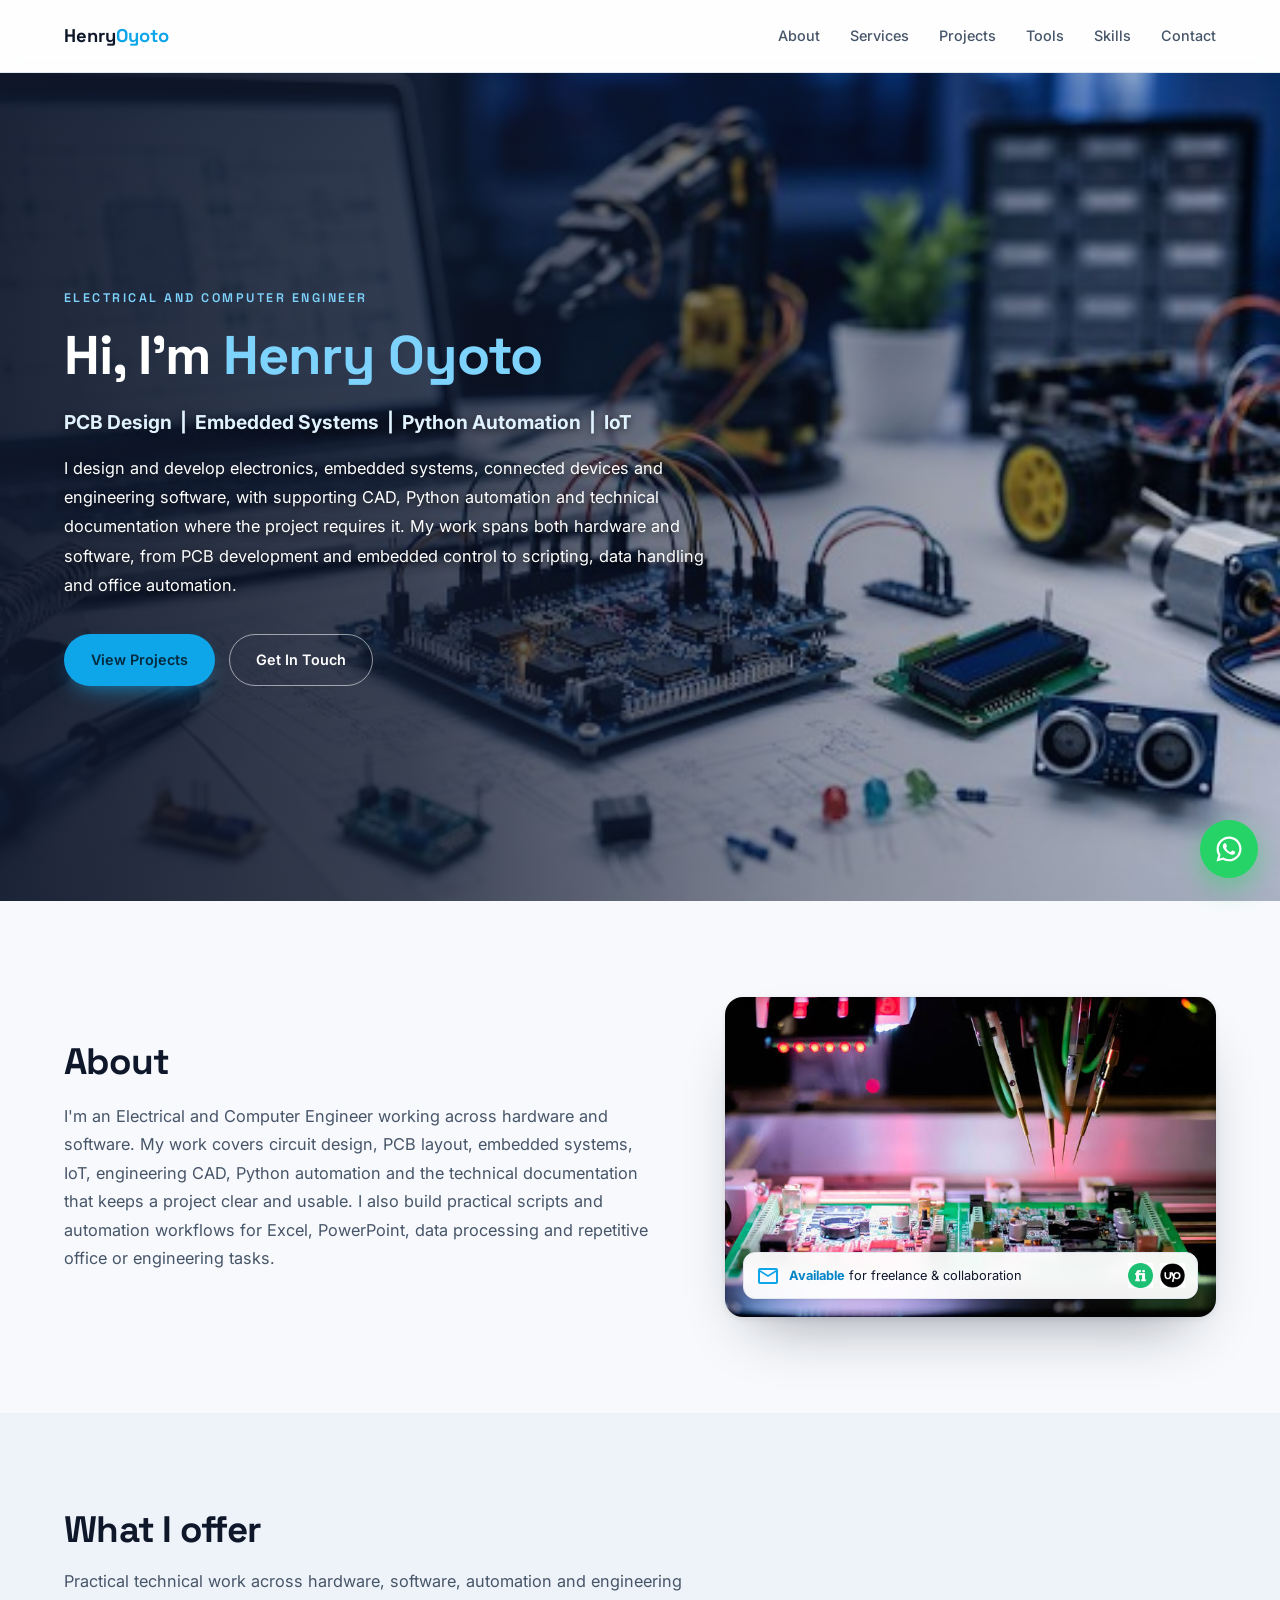
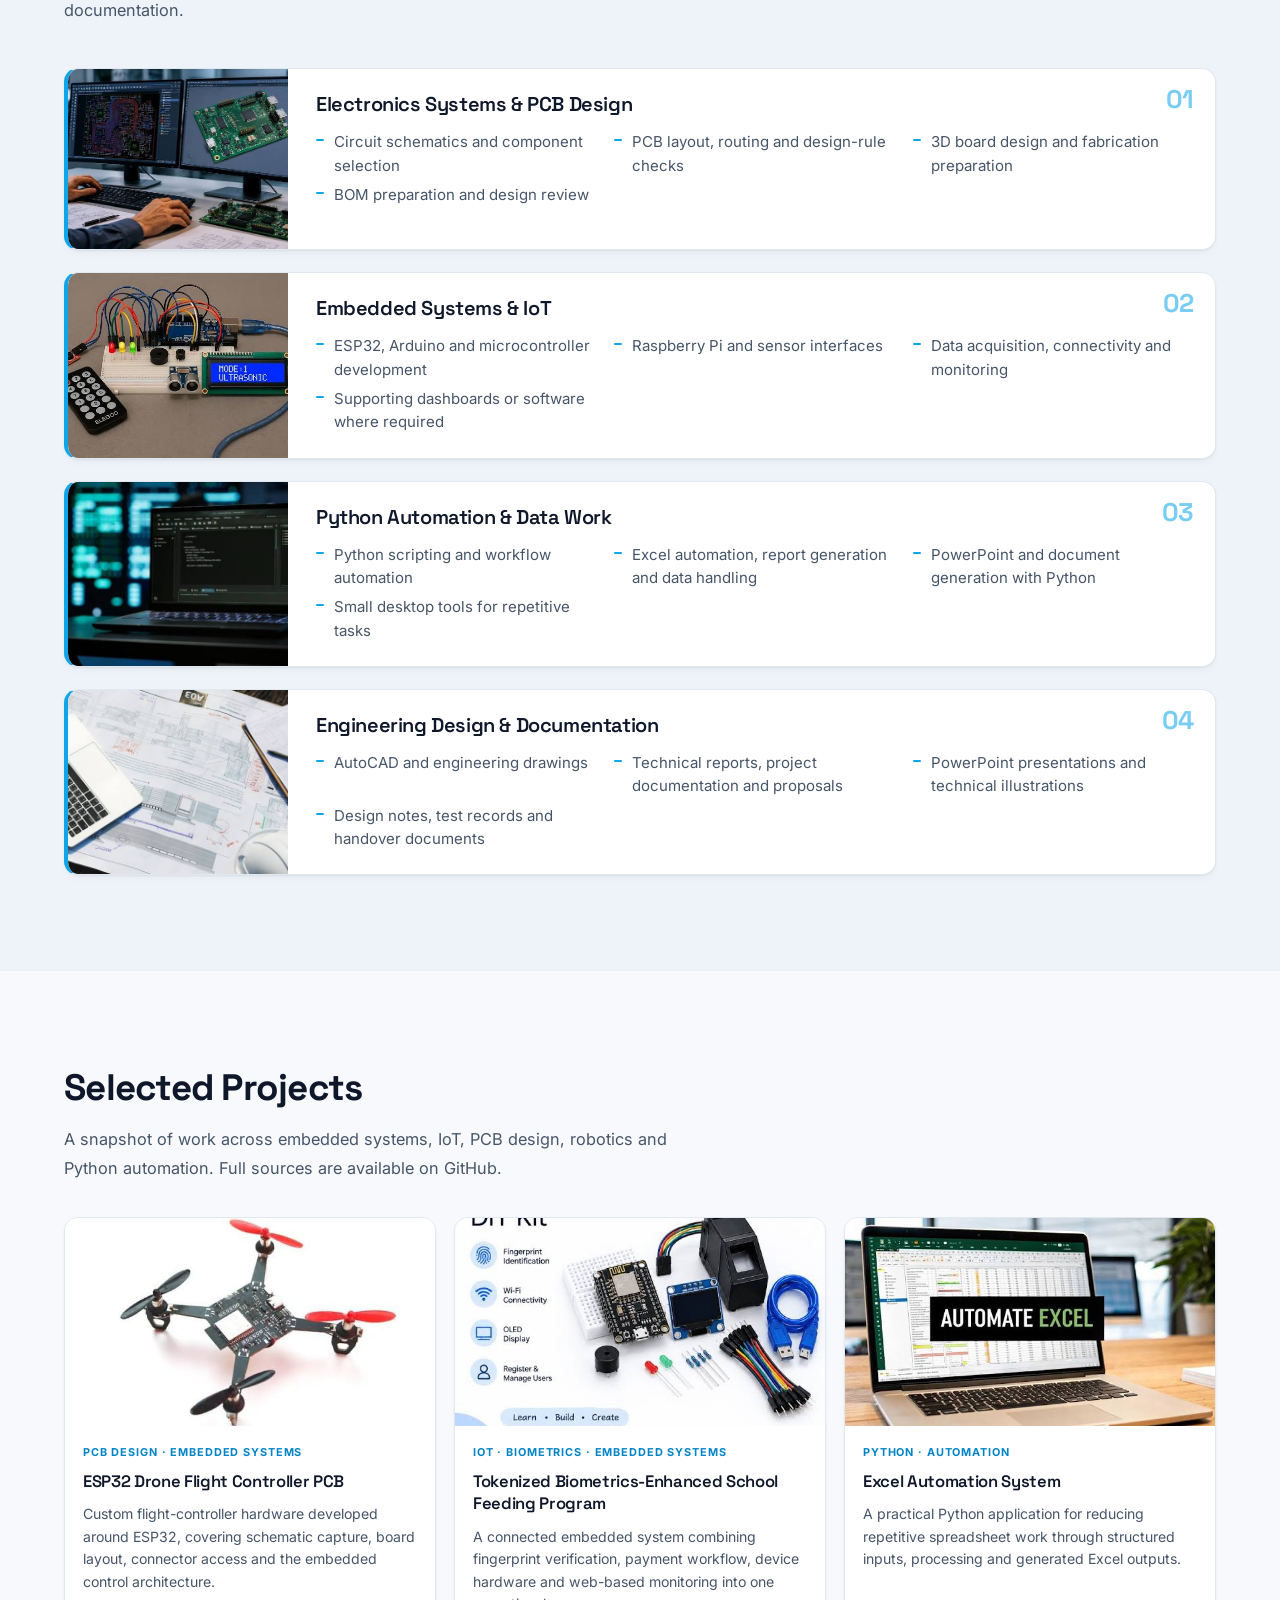
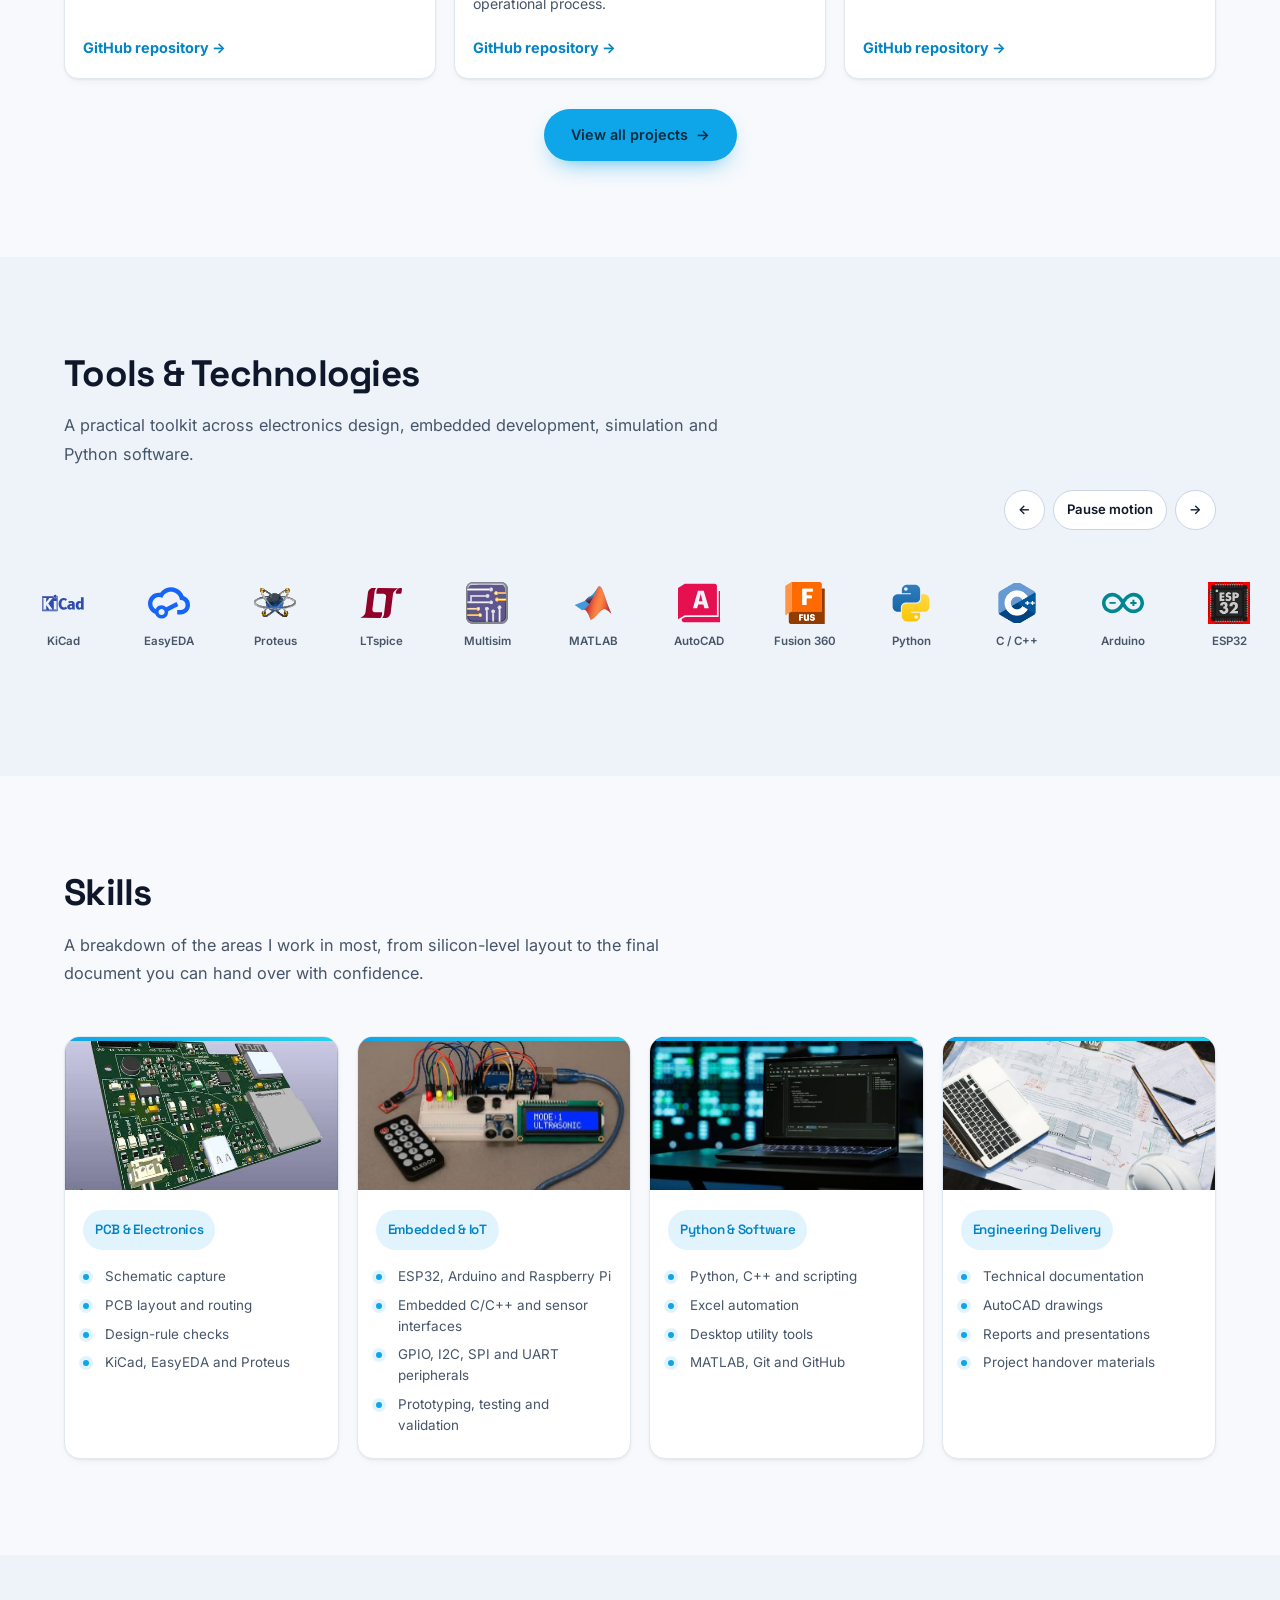
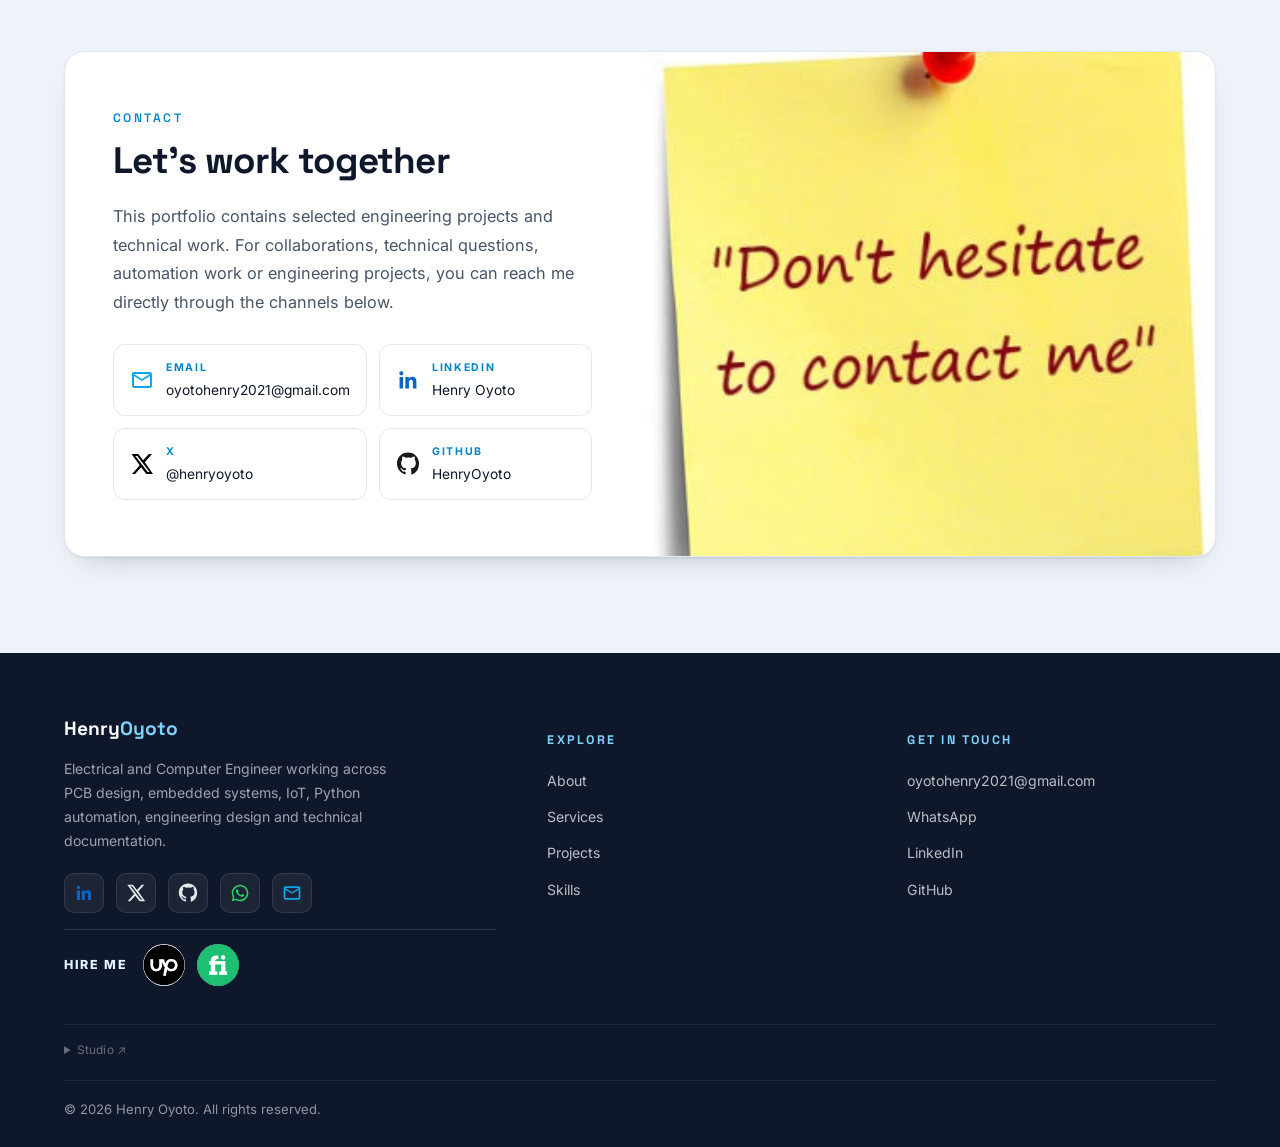
==== commit ec2d2b6e: "Improve portfolio layout and visibility Standardize page spacing and footer styling, improve hero re" ====
--- a/index.html
+++ b/index.html
@@ -33,7 +33,7 @@
 
 <!-- ============ HERO — full-bleed background, text LEFT-aligned ============ -->
 <section class="hero">
-  <img class="hero-bg" src="assets/images/hero-home-embedded-systems.svg" alt="" aria-hidden="true" />
+  <img class="hero-bg" src="assets/images/hero-home-embedded-systems.jpg" alt="" aria-hidden="true" />
   <div class="hero-overlay"></div>
 
   <div class="hero-inner">
@@ -70,7 +70,15 @@
       <img src="assets/images/about.jpg" alt="Henry Oyoto in his workspace" loading="lazy" />
       <div class="about-badge">
         <span class="icon icon-mail" aria-hidden="true"></span>
-        <span><strong>Available</strong> for freelance &amp; collaboration</span>
+        <span class="about-badge-copy"><strong>Available</strong> for freelance &amp; collaboration</span>
+        <div class="about-badge-links" aria-label="Freelance profiles">
+          <a href="https://www.fiverr.com/henry_oyoto" target="_blank" rel="noreferrer" aria-label="Fiverr profile">
+            <img src="assets/icons/fiverr-logo.png" alt="" />
+          </a>
+          <a href="https://www.upwork.com/freelancers/~011faf0ff20ef080d3" target="_blank" rel="noreferrer" aria-label="Upwork profile">
+            <img src="assets/icons/upwork-logo.png" alt="" />
+          </a>
+        </div>
       </div>
     </div>
   </div>
@@ -221,7 +229,7 @@
 
     <div class="skills-grid skills-grid-four">
       <article class="skill-card"><div class="skill-media"><img src="assets/images/projects-pcb.jpg" alt="PCB design and electronics" loading="lazy" /></div><div class="skill-body"><h3>PCB &amp; Electronics</h3><ul><li>Schematic capture</li><li>PCB layout and routing</li><li>Design-rule checks</li><li>KiCad, EasyEDA and Proteus</li></ul></div></article>
-      <article class="skill-card"><div class="skill-media"><img src="assets/images/projects-iot.jpg" alt="Embedded systems and IoT" loading="lazy" /></div><div class="skill-body"><h3>Embedded &amp; IoT</h3><ul><li>ESP32, Arduino and Raspberry Pi</li><li>Embedded C/C++ and sensor interfaces</li><li>Raspberry Pi and prototyping</li><li>Prototyping and testing</li></ul></div></article>
+      <article class="skill-card"><div class="skill-media"><img src="assets/images/projects-iot.jpg" alt="Embedded systems and IoT" loading="lazy" /></div><div class="skill-body"><h3>Embedded &amp; IoT</h3><ul><li>ESP32, Arduino and Raspberry Pi</li><li>Embedded C/C++ and sensor interfaces</li><li>GPIO, I2C, SPI and UART peripherals</li><li>Prototyping, testing and validation</li></ul></div></article>
       <article class="skill-card"><div class="skill-media"><img src="assets/images/projects-python.jpg" alt="Python programming and automation" loading="lazy" /></div><div class="skill-body"><h3>Python &amp; Software</h3><ul><li>Python, C++ and scripting</li><li>Excel automation</li><li>Desktop utility tools</li><li>MATLAB, Git and GitHub</li></ul></div></article>
       <article class="skill-card"><div class="skill-media"><img src="assets/images/services-docs.jpg" alt="Engineering documentation" loading="lazy" /></div><div class="skill-body"><h3>Engineering Delivery</h3><ul><li>Technical documentation</li><li>AutoCAD drawings</li><li>Reports and presentations</li><li>Project handover materials</li></ul></div></article>
     </div>
--- a/css/style.css
+++ b/css/style.css
@@ -155,10 +155,9 @@
   position: relative;
   z-index: 2;
   width: 100%;
-  max-width: 780px;
-  padding: 110px 22px 110px max(22px, calc((100vw - 1180px) / 2 + 22px));
-  margin-right: auto;   /* pin to the left, never center */
-  margin-left: 0;
+  max-width: 1240px;
+  padding: 110px clamp(20px, 4vw, 32px);
+  margin-inline: auto;
   color: #fff;
   text-align: left;
 }
@@ -171,14 +170,21 @@
 .hero h1 { color: #fff; }
 .hero h1 span { color: #7dd3fc; }
 .hero-tagline {
-  margin-top: 20px; font-size: 1.05rem; font-weight: 500;
-  color: rgba(255,255,255,0.95);
-  text-shadow: 0 1px 2px rgba(0,0,0,0.35);
+  margin-top: 20px;
+  max-width: 680px;
+  font-size: clamp(1.05rem, 1.5vw, 1.24rem);
+  font-weight: 700;
+  line-height: 1.6;
+  color: #e0f2fe;
+  text-shadow: 0 2px 8px rgba(0,0,0,0.7);
 }
 .hero-text {
-  margin-top: 18px; color: rgba(255,255,255,0.88);
-  line-height: 1.75; max-width: 620px;
-  text-shadow: 0 1px 2px rgba(0,0,0,0.35);
+  margin-top: 16px;
+  color: #fff;
+  font-size: 1.02rem;
+  line-height: 1.8;
+  max-width: 660px;
+  text-shadow: 0 2px 8px rgba(0,0,0,0.75);
 }
 .hero-actions {
   margin-top: 34px; display: flex; gap: 14px; flex-wrap: wrap;
@@ -267,12 +273,21 @@
   backdrop-filter: blur(8px);
   border: 1px solid var(--border);
   border-radius: 12px;
-  padding: 12px 14px;
-  font-size: 0.82rem; color: var(--ink);
-  display: flex; align-items: center; gap: 10px;
+  padding: 10px 12px;
+  font-size: 0.8rem; color: var(--ink);
+  display: flex; align-items: center; gap: 9px;
   box-shadow: var(--shadow-sm);
 }
 .about-badge strong { color: var(--accent-2); }
+.about-badge-copy { min-width: 0; }
+.about-badge-links { display: flex; align-items: center; gap: 7px; margin-left: auto; flex-shrink: 0; }
+.about-badge-links a {
+  display: inline-flex; align-items: center; justify-content: center;
+  width: 25px; height: 25px; border-radius: 6px;
+  transition: transform .2s ease, box-shadow .2s ease;
+}
+.about-badge-links a:hover { transform: translateY(-2px); box-shadow: 0 0 0 2px var(--accent-soft); }
+.about-badge-links img { width: 100%; height: 100%; object-fit: contain; }
 
 /* =========================================================
    SERVICES — image LEFT, content RIGHT
@@ -594,13 +609,13 @@
 .site-footer {
   background: #0f172a;
   color: rgba(255,255,255,0.75);
-  padding: 48px 0 28px;
+  padding: 60px 0 26px;
 }
 .footer-top {
   display: grid;
   grid-template-columns: 1.4fr 1fr 1fr;
-  gap: 40px;
-  padding-bottom: 32px;
+  gap: clamp(24px, 4vw, 56px);
+  padding-bottom: 38px;
   border-bottom: 1px solid rgba(255,255,255,0.08);
 }
 .footer-brand .logo { color: #fff; font-size: 1.2rem; }
@@ -648,7 +663,9 @@
 .footer-social .icon-x { background-color: #e5e7eb; }
 
 .footer-bottom {
-  margin-top: 22px;
+  margin-top: 20px;
+  padding-top: 18px;
+  border-top: 1px solid rgba(255,255,255,0.08);
   display: flex; flex-wrap: wrap; justify-content: space-between;
   gap: 12px;
   font-size: 0.82rem;
@@ -719,7 +736,7 @@
    RESPONSIVE
    ========================================================= */
 @media (max-width: 960px) {
-  .hero-inner { max-width: 100%; padding: 90px 22px; }
+  .hero-inner { max-width: 100%; padding: 90px clamp(20px, 4vw, 32px); }
 
   .about-grid { grid-template-columns: 1fr; gap: 40px; }
   .about-media { aspect-ratio: 16/10; height: auto; min-height: 0; }
@@ -843,7 +860,7 @@
 .page-intro h1 { margin: 10px 0 0; font-size: clamp(2.2rem, 5vw, 3.8rem); line-height: 1.1; }
 .page-intro .section-lead { margin-bottom: 22px; }
 .text-link { color: var(--accent-2); font-weight: 700; }
-.studio-footer { opacity: .48; width: fit-content; margin-top: 1rem; font-size: .68rem; }
+.studio-footer { opacity: .78; width: fit-content; margin-top: 1rem; font-size: .74rem; }
 .studio-footer summary { letter-spacing: .02em; }
 .studio-footer:hover, .studio-footer[open] { opacity: .85; }
 .studio-footer-content { font-size: .75rem; }
@@ -867,8 +884,8 @@
 }
 
 /* Refinement: fuller-width layout with comfortable responsive gutters */
-.container { width: 100%; max-width: 1440px; margin-inline: auto; padding-inline: clamp(16px, 2.2vw, 32px); }
-.hero-inner { max-width: 820px; padding-left: clamp(16px, 2.2vw, 32px); }
+.container { width: 100%; max-width: 1240px; margin-inline: auto; padding-inline: clamp(20px, 4vw, 32px); }
+.hero-inner { max-width: 1240px; }
 .projects-grid-featured .project-card-media,
 .projects-grid-all .project-card-media { display:block; overflow:hidden; background:#e8eef5; aspect-ratio: 16 / 9; }
 .projects-grid-featured .project-card-media img,
@@ -892,8 +909,13 @@
 /* Replaceable image-backed hero areas */
 .projects-hero { position:relative; min-height:360px; display:flex; align-items:center; overflow:hidden; isolation:isolate; background:#071426; }
 .projects-hero-bg { position:absolute; inset:0; width:100%; height:100%; object-fit:cover; object-position:center; z-index:0; }
-.projects-hero-overlay { position:absolute; inset:0; z-index:1; background:linear-gradient(90deg,rgba(4,12,27,.96) 0%,rgba(4,12,27,.82) 38%,rgba(4,12,27,.35) 72%,rgba(4,12,27,.22) 100%); }
+.projects-hero-overlay { position:absolute; inset:0; z-index:1; background:linear-gradient(90deg,rgba(4,12,27,.98) 0%,rgba(4,12,27,.88) 48%,rgba(4,12,27,.42) 76%,rgba(4,12,27,.28) 100%); }
 .projects-hero-content { position:relative; z-index:2; padding-top:76px; padding-bottom:76px; }
+.projects-hero .eyebrow,
+.projects-hero h1,
+.projects-hero .section-lead,
+.projects-hero .text-link { color:#fff; }
+.projects-hero .text-link:hover { color:#7dd3fc; }
 .projects-hero h1 { max-width:700px; }
 .footer-hire { display:flex; align-items:center; gap:12px; margin-top:16px; padding-top:14px; border-top:1px solid rgba(148,163,184,.22); }
 .footer-hire-label { color:#e5f4ff; font-size:.78rem; font-weight:800; letter-spacing:.13em; margin-right:4px; }
@@ -901,3 +923,7 @@
 .footer-hire a img { width:100%; height:100%; display:block; object-fit:cover; }
 .footer-hire a:hover { transform:translateY(-2px); box-shadow:0 0 0 2px #7dd3fc; }
 @media (max-width:640px) { .projects-hero { min-height:320px; } .projects-hero-content { padding-top:60px; padding-bottom:56px; } .footer-hire { gap:10px; } .footer-hire a { width:38px; height:38px; } }
+@media (min-width:1200px) {
+  .container,
+  .hero-inner { max-width:95vw; }
+}
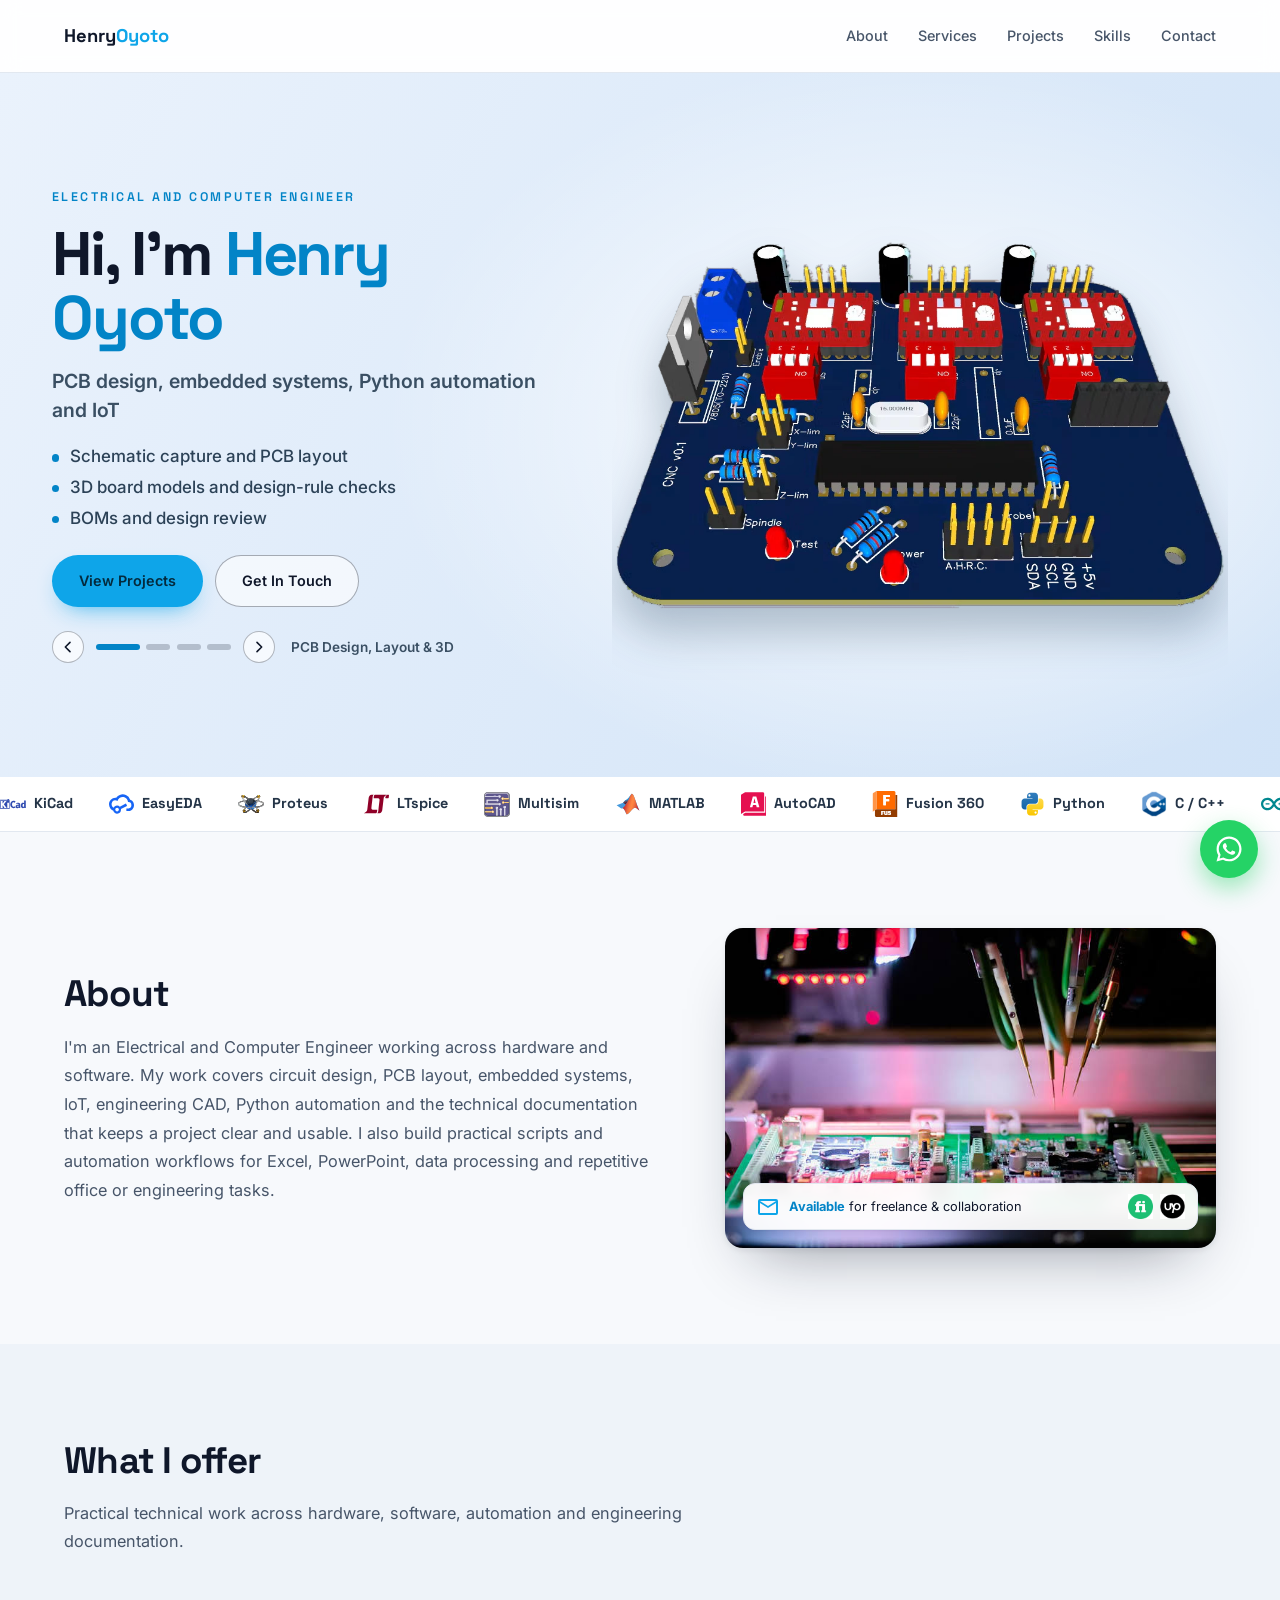
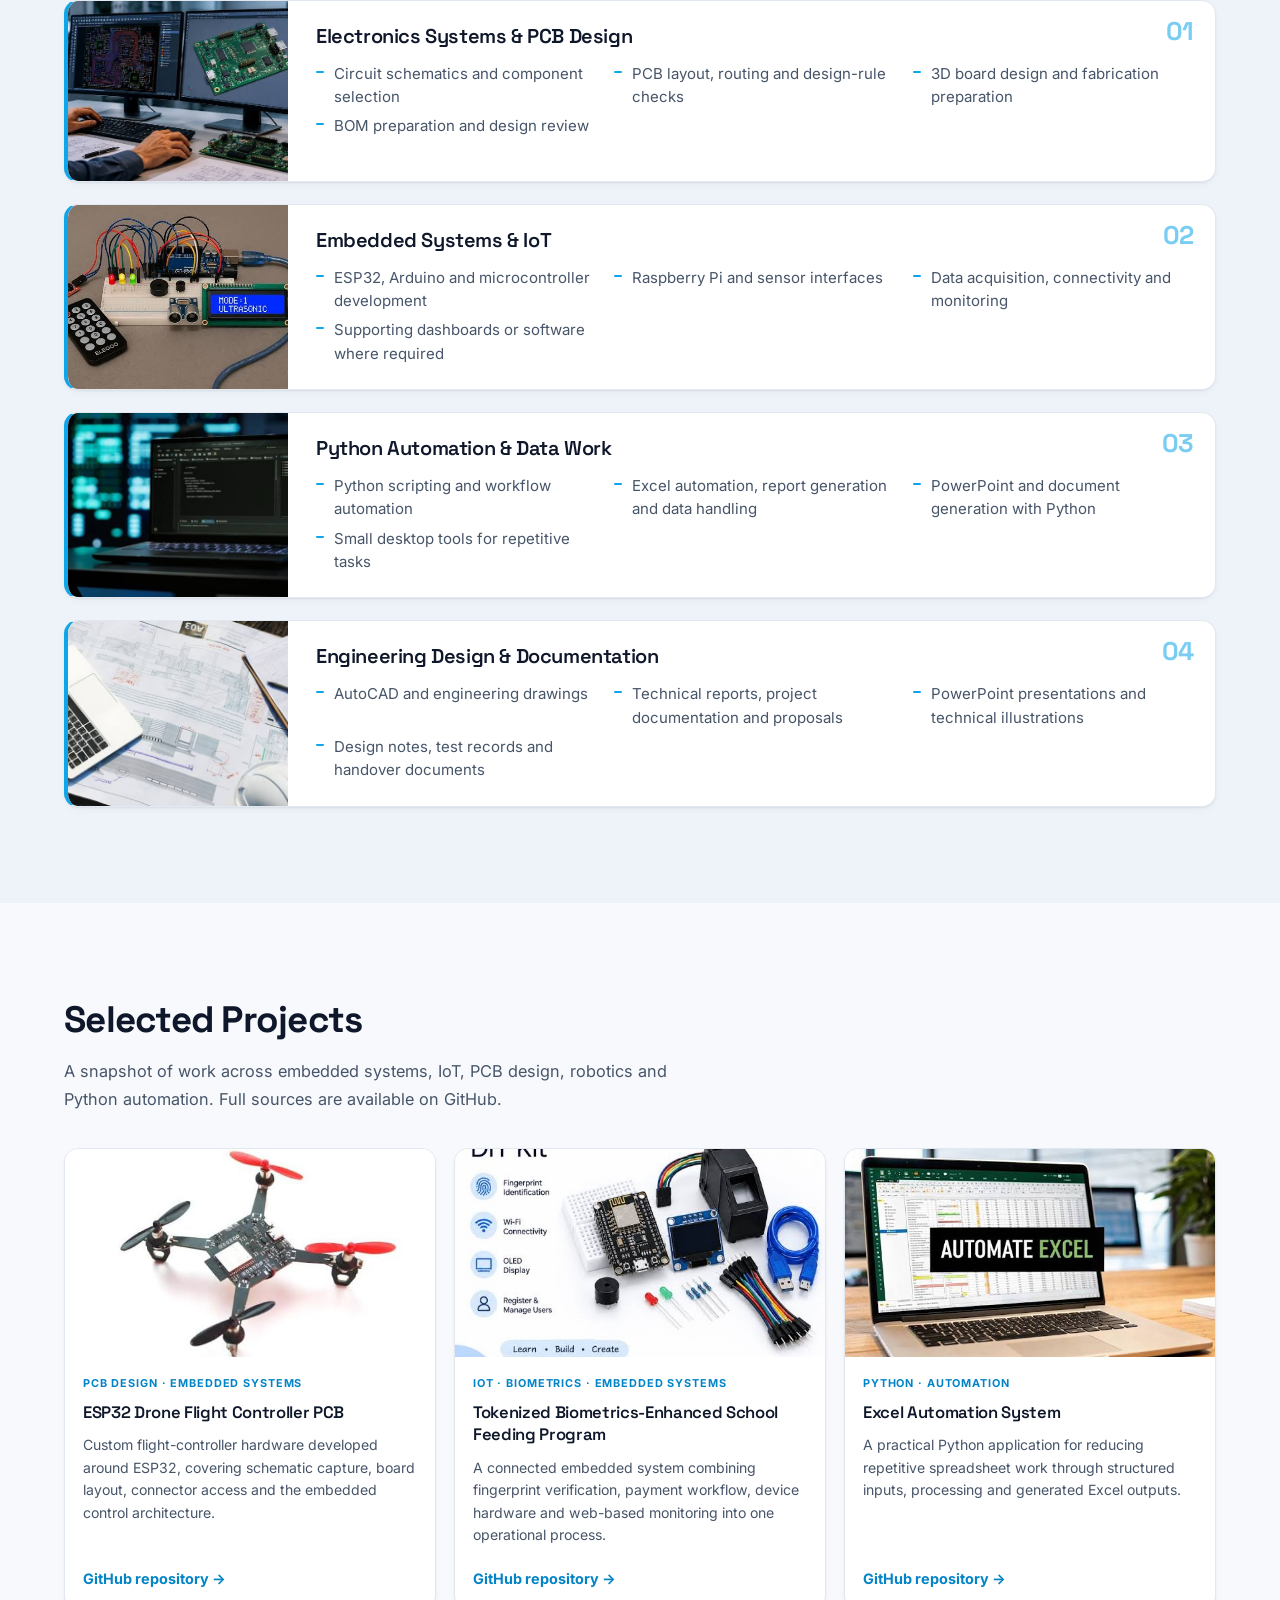
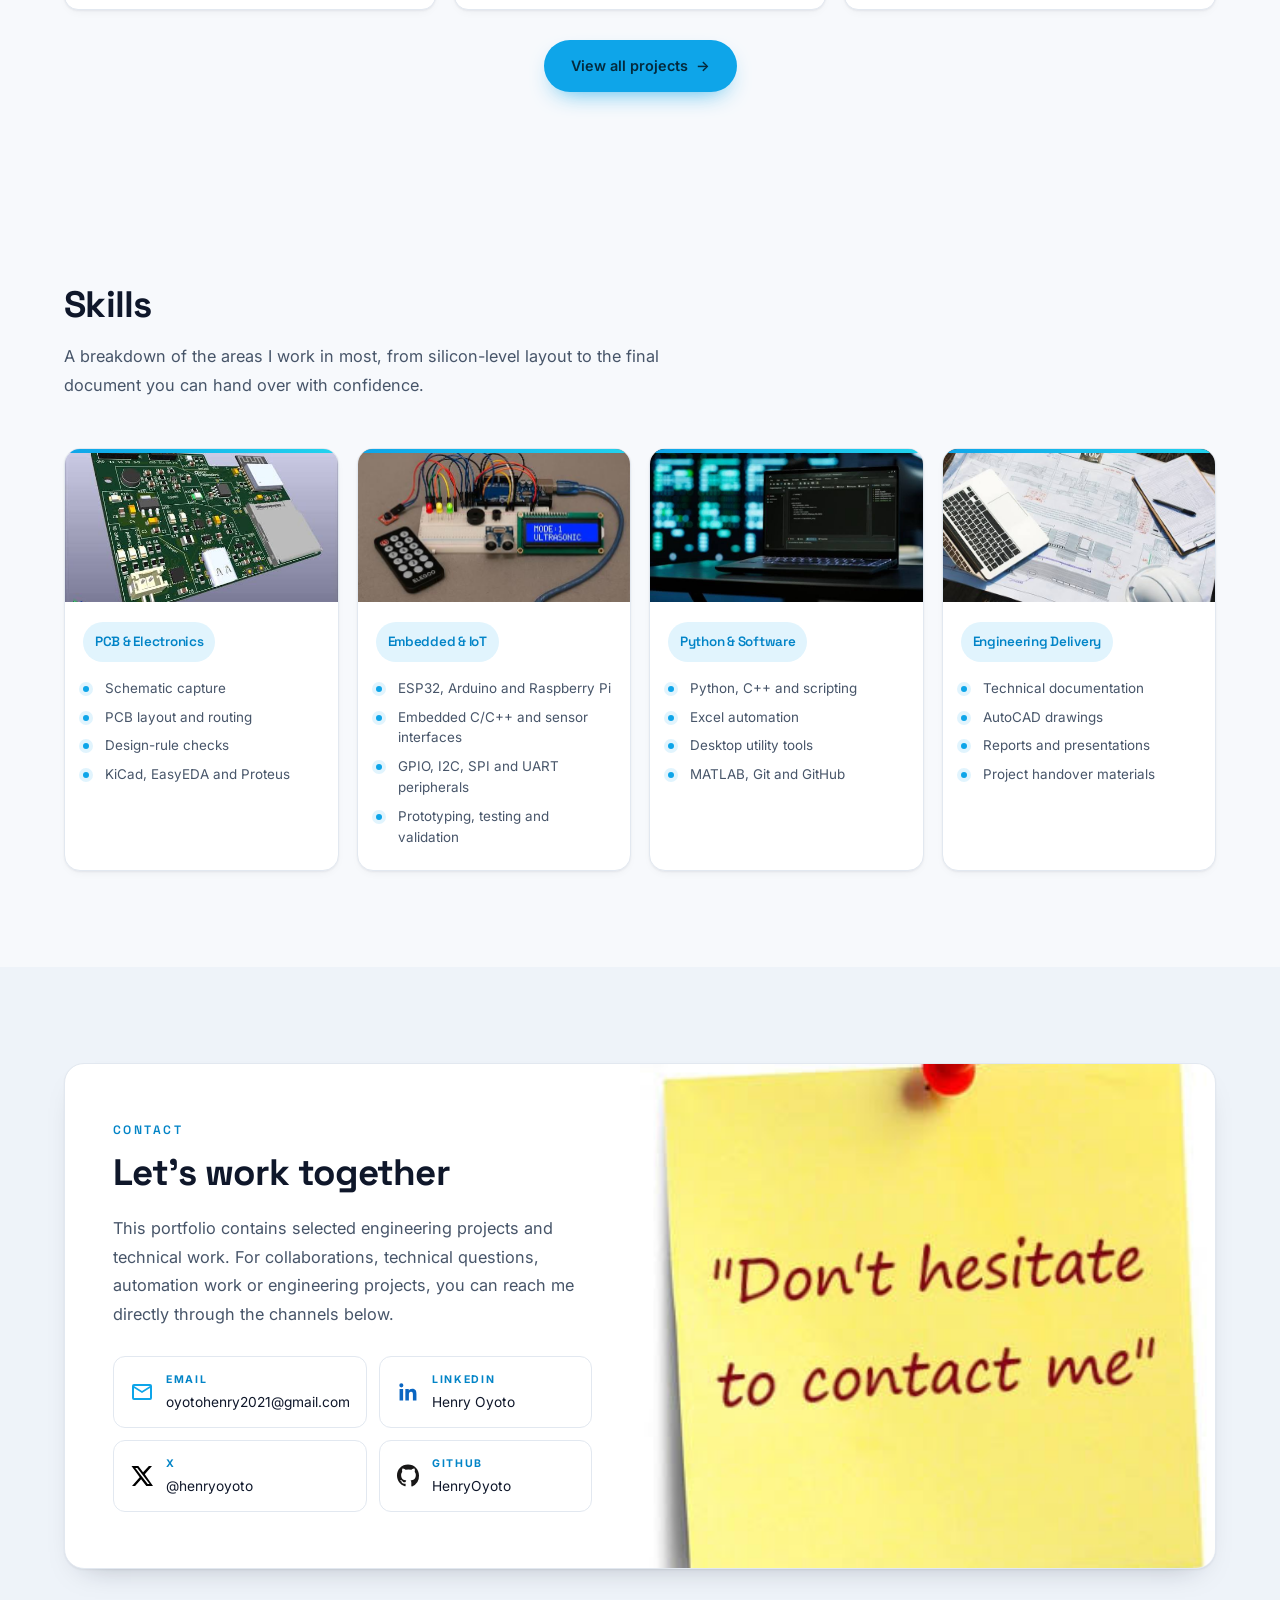
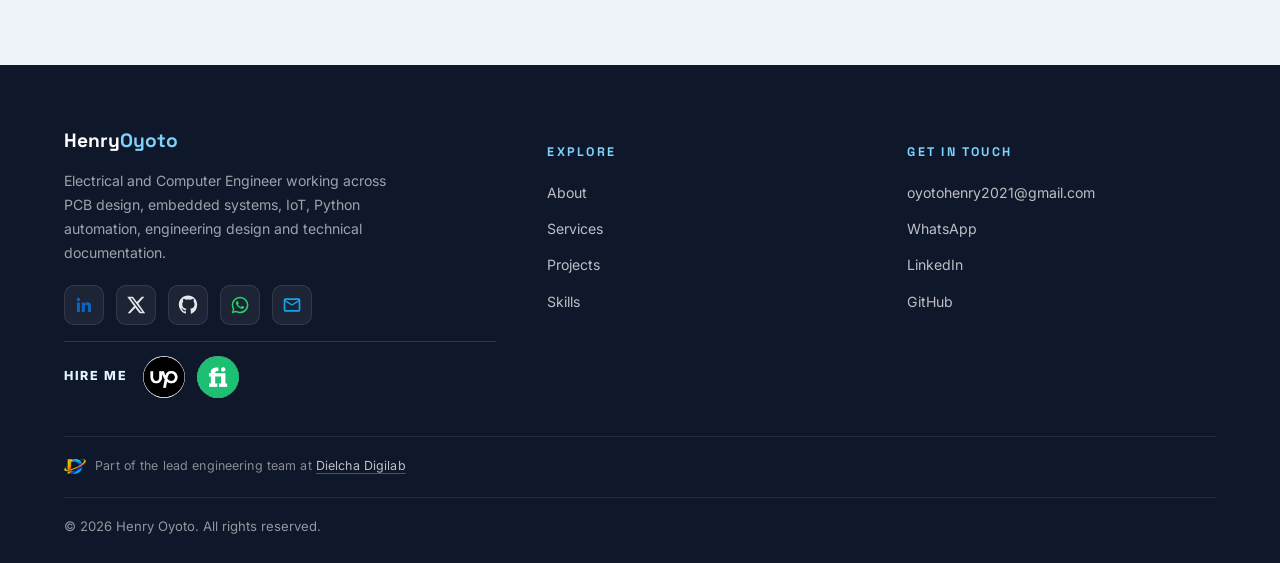
==== commit a4c3ba2c: "Updated website structure" ====
--- a/index.html
+++ b/index.html
@@ -21,7 +21,6 @@
       <a href="#about">About</a>
       <a href="#services">Services</a>
       <a href="#projects">Projects</a>
-      <a href="#tools">Tools</a>
       <a href="#skills">Skills</a>
       <a href="#contact">Contact</a>
     </nav>
@@ -31,26 +30,53 @@
   </div>
 </header>
 
-<!-- ============ HERO — full-bleed background, text LEFT-aligned ============ -->
-<section class="hero">
-  <img class="hero-bg" src="assets/images/hero-home-embedded-systems.jpg" alt="" aria-hidden="true" />
-  <div class="hero-overlay"></div>
-
-  <div class="hero-inner">
-    <p class="eyebrow">Electrical and Computer Engineer </p>
-    <h1>Hi, I'm <span>Henry Oyoto</span></h1>
-    <p class="hero-tagline">PCB Design &nbsp;|&nbsp; Embedded Systems &nbsp;|&nbsp; Python Automation &nbsp;|&nbsp; IoT</p>
-    <p class="hero-text">
-      I design and develop electronics, embedded systems, connected devices and engineering software,
-      with supporting CAD, Python automation and technical documentation where the project requires it.
-      My work spans both hardware and software, from PCB development and embedded control to
-      scripting, data handling and office automation.
-    </p>
-    <div class="hero-actions">
-      <a href="#projects" class="btn btn-primary">View Projects</a>
-      <a href="#contact" class="btn btn-outline">Get In Touch</a>
-    </div>
-  </div>
+<!-- ============ HERO: copy on the left, slide image on the right, one tint per slide ============ -->
+<section class="hx" id="hero" aria-roledescription="carousel" aria-label="Henry Oyoto">
+  <div class="hx-bgs" aria-hidden="true">
+    <div class="hx-pane hx-bg hx-bg--blue is-active" data-slide="0"></div>
+    <div class="hx-pane hx-bg hx-bg--green" data-slide="1"></div>
+    <div class="hx-pane hx-bg hx-bg--yellow" data-slide="2"></div>
+    <div class="hx-pane hx-bg hx-bg--peach" data-slide="3"></div>
+  </div>
+
+  <div class="hx-inner">
+    <div class="hx-copy">
+      <p class="hx-eyebrow">Electrical and Computer Engineer</p>
+      <h1 class="hx-title">Hi, I'm <span>Henry Oyoto</span></h1>
+      <p class="hx-sub">PCB design, embedded systems, Python automation and IoT</p>
+
+      <div class="hx-lists">
+      <ul class="hx-pane hx-list is-active" data-slide="0"><li>Schematic capture and PCB layout</li><li>3D board models and design-rule checks</li><li>BOMs and design review</li></ul>
+      <ul class="hx-pane hx-list" data-slide="1"><li>ESP32, Arduino and Raspberry Pi</li><li>Sensors, connectivity and monitoring</li><li>Robots, drones and connected devices</li></ul>
+      <ul class="hx-pane hx-list" data-slide="2"><li>AutoCAD and engineering drawings</li><li>3D enclosures and models</li><li>Reports and technical documentation</li></ul>
+      <ul class="hx-pane hx-list" data-slide="3"><li>IoT dashboards and monitoring</li><li>Python scripts and Excel automation</li><li>Desktop tools for repetitive tasks</li></ul>
+      </div>
+
+      <div class="hx-actions">
+        <a href="#projects" class="btn btn-primary">View Projects</a>
+        <a href="#contact" class="btn btn-outline">Get In Touch</a>
+      </div>
+
+      <div class="hx-controls">
+        <button type="button" class="hx-arrow" data-dir="-1" aria-label="Previous slide"><svg viewBox="0 0 24 24" width="16" height="16" aria-hidden="true" fill="none" stroke="currentColor" stroke-width="2.4" stroke-linecap="round" stroke-linejoin="round"><path d="m15 5-7 7 7 7"/></svg></button>
+        <div class="hx-dots"><button type="button" class="hx-dot is-active" data-go="0" aria-label="PCB Design, Layout &amp; 3D" aria-current="true"></button><button type="button" class="hx-dot" data-go="1" aria-label="Embedded Systems &amp; IoT"></button><button type="button" class="hx-dot" data-go="2" aria-label="Engineering Design &amp; CAD"></button><button type="button" class="hx-dot" data-go="3" aria-label="Dashboards &amp; Python Automation"></button></div>
+        <button type="button" class="hx-arrow" data-dir="1" aria-label="Next slide"><svg viewBox="0 0 24 24" width="16" height="16" aria-hidden="true" fill="none" stroke="currentColor" stroke-width="2.4" stroke-linecap="round" stroke-linejoin="round"><path d="m9 5 7 7-7 7"/></svg></button>
+        <span class="hx-label" id="hxLabel" aria-live="polite">PCB Design, Layout &amp; 3D</span>
+      </div>
+    </div>
+
+    <div class="hx-stage">
+      <div class="hx-pane hx-slide-img is-active" data-slide="0"><img src="assets/images/hero/hero-pcb-3d.webp" alt="3D view of a multi-layer PCB layout" width="1030" height="625" fetchpriority="high" decoding="async" class="hx-img hx-img--cutout" /></div>
+      <div class="hx-pane hx-slide-img" data-slide="1"><img src="assets/images/hero/hero-embedded-scene.webp" alt="A drone, a four-wheel robot and a robotic arm built on embedded controllers" width="1480" height="1260" loading="lazy" decoding="async" class="hx-img hx-img--cutout" /></div>
+      <div class="hx-pane hx-slide-img" data-slide="2"><img src="assets/images/hero/hero-enclosure-cad.webp" alt="3D CAD model of an enclosure with a display, battery and PCB inside" width="1036" height="748" loading="lazy" decoding="async" class="hx-img hx-img--cutout" /></div>
+      <div class="hx-pane hx-slide-img" data-slide="3"><img src="assets/images/hero/hero-iot-dashboard.webp" alt="IoT monitoring dashboard showing device status, alerts and live sensor readings" width="773" height="630" loading="lazy" decoding="async" class="hx-img hx-img--photo" /></div>
+    </div>
+  </div>
+</section>
+
+<!-- ============ TOOLS: scrolls left to right, pauses on hover ============ -->
+<section class="hx-tools" aria-label="Tools and technologies">
+  <div class="hx-tools__track" id="toolsTrack"></div>
 </section>
 
 <!-- ============ ABOUT ============ -->
@@ -206,18 +232,6 @@
 </div>
 </section>
 
-<!-- ============ TOOLS ============ -->
-<section class="section section-alt" id="tools">
-  <div class="container">
-    <h2>Tools &amp; Technologies</h2>
-    <p class="section-lead">A practical toolkit across electronics design, embedded development, simulation and Python software.</p>
-    <div class="tools-controls" aria-label="Technology carousel controls"><button type="button" id="toolsPrev" aria-label="Scroll tools left">←</button><button type="button" id="toolsPause" aria-pressed="false">Pause motion</button><button type="button" id="toolsNext" aria-label="Scroll tools right">→</button></div>
-  </div>
-  <div class="tools-track-wrap">
-    <div class="tools-track" id="toolsTrack"></div>
-  </div>
-</section>
-
 <!-- ============ SKILLS ============ -->
 <section class="section" id="skills">
   <div class="container">
@@ -341,13 +355,10 @@
         </ul>
       </div>
     </div>
-    <details class="studio-footer">
-      <summary aria-label="Open professional studio link">Studio ↗</summary>
-      <div class="studio-footer-content">
-        <span>Selected professional work is also developed through <strong>DIELCHA DIGILAB</strong>.</span>
-        <a href="https://dielchadigilab.netlify.app" target="_blank" rel="noreferrer">Dielcha Digilab ↗</a>
-      </div>
-    </details>
+    <p class="studio-line">
+      <img src="assets/icons/dielcha-logo.svg" alt="" width="22" height="15" />
+      <span>Part of the lead engineering team at <a href="https://dielchadigilab.netlify.app" target="_blank" rel="noreferrer">Dielcha Digilab</a></span>
+    </p>
     <div class="footer-bottom">
       <span>© <span id="year"></span> Henry Oyoto. All rights reserved.</span>
     </div>
--- a/css/style.css
+++ b/css/style.css
@@ -927,3 +927,101 @@
   .container,
   .hero-inner { max-width:95vw; }
 }
+
+
+/* =========================================================
+   HOME HERO (hx): split layout with a sliding carousel
+   Copy stays fixed on the left. The background tint, bullet list and image
+   slide in from the right, one slide at a time (see js/script.js).
+   Scoped under .hx so no other section is affected.
+   ========================================================= */
+.hx { position: relative; isolation: isolate; overflow: hidden; background: #eaf2fb; color: var(--ink); }
+
+/* One pane per slide; every pane sits to the right until it is its turn, then slides to 0 and the previous one exits left. */
+.hx-pane { transform: translateX(100%); transition: transform .8s cubic-bezier(.22, .7, .2, 1); will-change: transform; }
+.hx-pane.is-active { transform: translateX(0); }
+.hx-pane.is-left { transform: translateX(-100%); }
+.hx-pane.no-anim { transition: none; }
+
+.hx-bgs { position: absolute; inset: 0; z-index: -1; overflow: hidden; }
+.hx-bg { position: absolute; inset: 0; }
+.hx-bg--blue   { background: radial-gradient(60% 75% at 72% 50%, rgba(255,255,255,.95), rgba(255,255,255,0) 70%), linear-gradient(120deg, #eaf2fc 0%, #d1e3f7 100%); }
+.hx-bg--green  { background: radial-gradient(60% 75% at 72% 50%, rgba(255,255,255,.95), rgba(255,255,255,0) 70%), linear-gradient(120deg, #ecf7f1 0%, #cde8d9 100%); }
+.hx-bg--yellow { background: radial-gradient(60% 75% at 72% 50%, rgba(255,255,255,.95), rgba(255,255,255,0) 70%), linear-gradient(120deg, #fdf7df 0%, #f6e5a0 100%); }
+.hx-bg--peach  { background: radial-gradient(60% 75% at 72% 50%, rgba(255,255,255,.95), rgba(255,255,255,0) 70%), linear-gradient(120deg, #fff2e8 0%, #fad9bd 100%); }
+
+.hx-inner {
+  position: relative; z-index: 1; display: grid; align-items: center; gap: 1.5rem;
+  max-width: 1240px; margin: 0 auto; padding: 2rem clamp(20px, 4vw, 32px) 2.25rem;
+}
+.hx-copy { min-width: 0; }
+
+.hx-eyebrow {
+  font-family: "Space Grotesk", sans-serif; font-size: .78rem; font-weight: 600;
+  letter-spacing: .2em; text-transform: uppercase; color: var(--accent-2); margin-bottom: 14px;
+}
+.hx-title { font-size: clamp(2.3rem, 9vw, 3rem); font-weight: 700; line-height: 1.05; letter-spacing: -.035em; color: var(--ink); }
+.hx-title span { color: var(--accent-2); }
+.hx-sub { margin-top: 1rem; font-size: clamp(1.02rem, 2.2vw, 1.22rem); font-weight: 600; line-height: 1.5; color: #3a4f63; max-width: 34rem; }
+
+/* All slides' lists share one grid cell, so the copy never changes height between slides. */
+.hx-lists { display: grid; overflow: hidden; margin-top: 1.25rem; }
+.hx-list { grid-area: 1 / 1; display: grid; gap: .45rem; align-content: start; }
+.hx-list li { position: relative; padding-left: 1.15rem; font-size: clamp(.95rem, 1.5vw, 1.06rem); font-weight: 500; line-height: 1.4; color: #2c4257; }
+.hx-list li::before { content: ""; position: absolute; left: 0; top: .55em; width: .45rem; height: .45rem; border-radius: 999px; background: var(--accent-2); }
+
+.hx-actions { display: flex; flex-wrap: wrap; gap: .75rem; margin-top: 1.5rem; }
+.hx .btn-outline { border-color: rgba(15, 23, 42, .35); color: var(--ink); background: rgba(255, 255, 255, .6); }
+.hx .btn-outline:hover { border-color: var(--ink); background: var(--ink); color: #fff; }
+
+.hx-controls { display: flex; flex-wrap: wrap; align-items: center; gap: .7rem .75rem; margin-top: 1.5rem; }
+.hx-arrow { display: grid; place-items: center; width: 2rem; height: 2rem; padding: 0; border: 1px solid rgba(15, 23, 42, .3); border-radius: 999px; background: rgba(255, 255, 255, .7); color: var(--ink); cursor: pointer; transition: background .2s, color .2s, border-color .2s; }
+.hx-arrow:hover { border-color: var(--ink); background: var(--ink); color: #fff; }
+.hx-dots { display: flex; align-items: center; gap: .4rem; }
+.hx-dot { position: relative; width: 1.5rem; height: .4rem; padding: 0; border: 0; border-radius: 999px; background: rgba(15, 23, 42, .22); cursor: pointer; transition: width .25s, background-color .25s; }
+.hx-dot::before { content: ""; position: absolute; inset: -.8rem -.15rem; }
+.hx-dot.is-active { width: 2.75rem; background: var(--accent-2); }
+.hx-label { flex-basis: 100%; font-size: .85rem; font-weight: 600; color: #3a4f63; }
+@media (min-width: 640px) { .hx-label { flex-basis: auto; margin-left: .25rem; } }
+
+/* Images scale down as a whole (never cropped). The stage clips left and right so sliding images never cross the copy. */
+.hx-stage { position: relative; height: clamp(15rem, 82vw, 27rem); min-height: 0; clip-path: inset(-20% 0 -20% 0); }
+.hx-slide-img { position: absolute; inset: 0; display: grid; grid-template: minmax(0, 1fr) / minmax(0, 1fr); place-items: center; }
+.hx-img { max-width: 100%; max-height: 100%; width: auto; height: auto; }
+.hx-img--cutout { filter: drop-shadow(0 26px 22px rgba(18, 52, 79, .28)); }
+.hx-img--photo { border-radius: 1.1rem; box-shadow: 0 32px 60px -30px rgba(18, 52, 79, .6), 0 0 0 1px rgba(18, 52, 79, .08); }
+
+/* Same height as the Dielcha Digilab hero: the viewport minus the header, between 32rem and 44rem. */
+@media (min-width: 900px) {
+  .hx { height: clamp(32rem, calc(100svh - 73px), 44rem); }
+  .hx-inner { height: 100%; grid-template-columns: minmax(0, 5fr) minmax(0, 6fr); gap: 3rem; padding-block: 2.5rem; }
+  .hx-title { font-size: clamp(2.6rem, 4.8vw, 4rem); }
+  .hx-stage { height: 100%; }
+}
+@media (prefers-reduced-motion: reduce) { .hx-pane { transition: none; } }
+
+/* =========================================================
+   TOOLS under the hero: scrolls left to right, pauses on hover, items blink
+   ========================================================= */
+.hx-tools { overflow: hidden; border-bottom: 1px solid var(--border); background: #fff; }
+.hx-tools__track { display: flex; width: max-content; animation: hx-tools-ltr 60s linear infinite; }
+.hx-tools:hover .hx-tools__track, .hx-tools:focus-within .hx-tools__track { animation-play-state: paused; }
+.hx-tools__list { display: flex; flex: 0 0 auto; align-items: center; margin: 0; padding: .9rem 0; }
+.hx-tool {
+  display: flex; align-items: center; gap: .5rem; padding-right: clamp(1.4rem, 3vw, 2.25rem);
+  font-family: "Space Grotesk", sans-serif; font-size: .9rem; font-weight: 700; color: #243447; white-space: nowrap;
+  animation: hx-tool-blink 2.6s ease-in-out infinite;
+}
+.hx-tools:hover .hx-tool { animation-play-state: paused; }
+.hx-tool img { width: 1.6rem; height: 1.6rem; object-fit: contain; mix-blend-mode: multiply; }
+@keyframes hx-tools-ltr { from { transform: translateX(-50%); } to { transform: translateX(0); } }
+@keyframes hx-tool-blink { 0%, 100% { opacity: 1; } 50% { opacity: .35; } }
+@media (prefers-reduced-motion: reduce) { .hx-tool { animation: none; } }
+
+/* =========================================================
+   FOOTER studio line: one quiet line with a small Dielcha Digilab mark
+   ========================================================= */
+.studio-line { display: flex; align-items: center; flex-wrap: wrap; gap: .55rem; width: fit-content; margin: 1.2rem 0 0; font-size: .78rem; letter-spacing: .01em; color: rgba(255, 255, 255, .5); }
+.studio-line img { width: auto; height: .95rem; opacity: .9; }
+.studio-line a { color: rgba(255, 255, 255, .72); text-decoration: underline; text-decoration-color: rgba(255, 255, 255, .25); text-underline-offset: .22em; }
+.studio-line a:hover { color: #fff; text-decoration-color: currentColor; }
